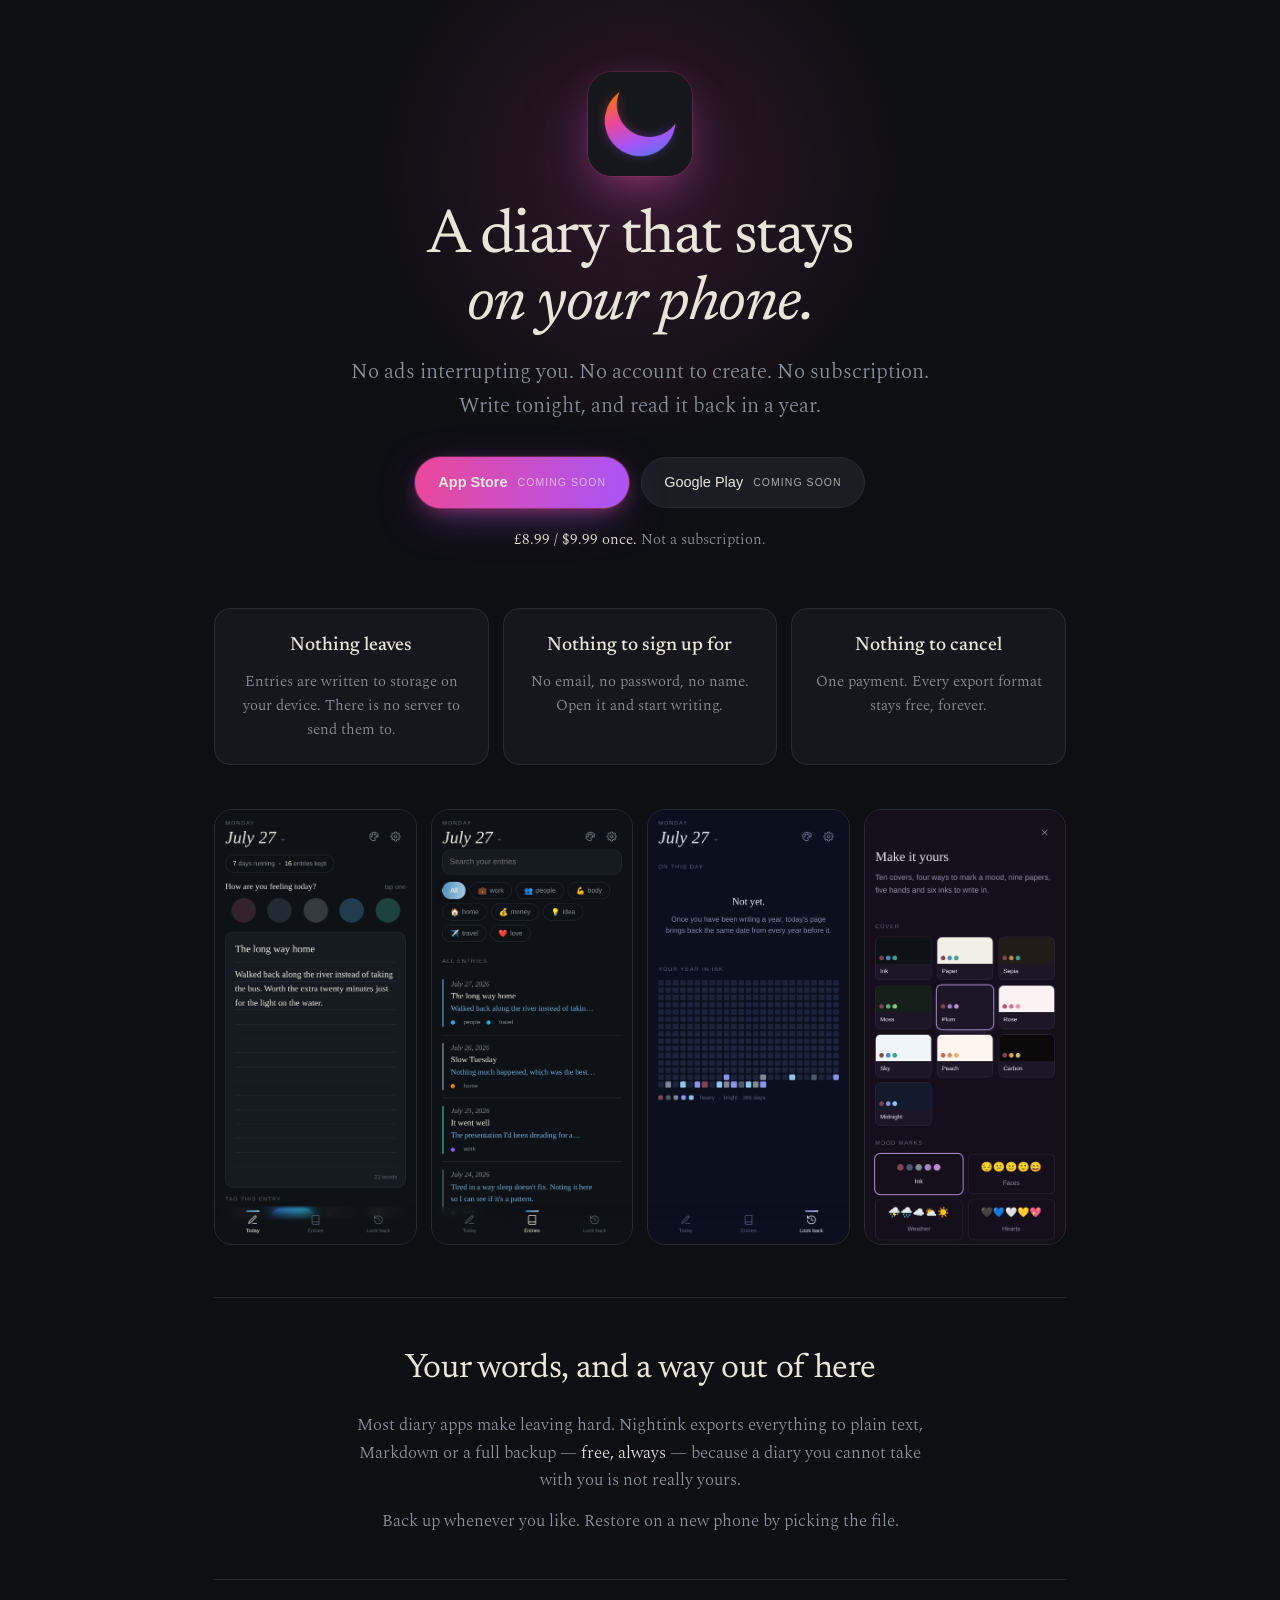
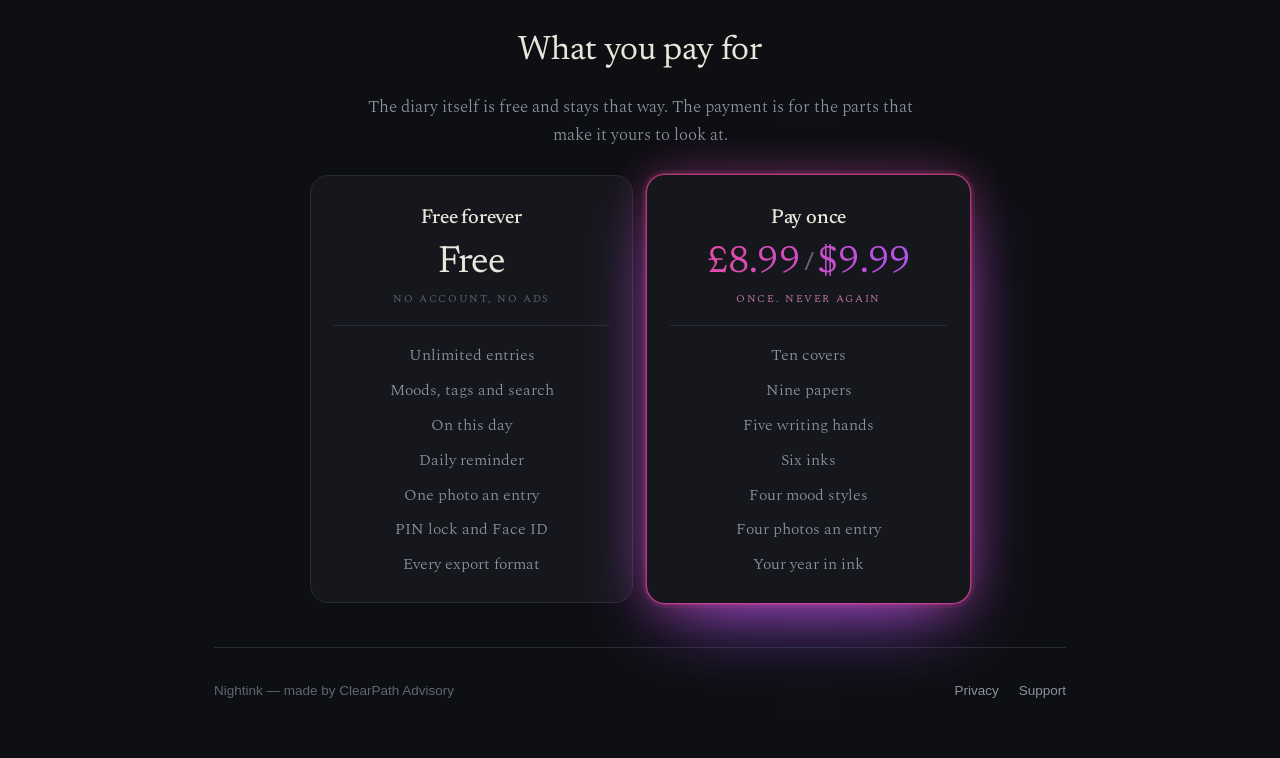
==== index.html @ 5e0451d1 "Add files via upload" ====
<!DOCTYPE html>
<html lang="en">
<head>
<meta charset="utf-8">
<meta name="viewport" content="width=device-width, initial-scale=1">
<title>Nightink — a private diary that stays on your phone</title>
<meta name="description" content="A diary with no ads, no account and no subscription. Everything you write stays on your device. Pay once.">
<link rel="icon" href="/icon.png">
<meta property="og:title" content="Nightink — a private diary that stays on your phone">
<meta property="og:description" content="No ads. No account. No subscription. Everything you write stays on your device.">
<meta property="og:image" content="https://nightink.app/og.png">
<meta property="og:url" content="https://nightink.app">
<meta property="og:type" content="website">
<meta name="twitter:card" content="summary_large_image">
<meta name="theme-color" content="#16171C">
<style>
@font-face{font-family:'Newsreader';font-style:normal;font-weight:200 800;font-display:swap;
 src:url('/fonts/newsreader-var.woff2') format('woff2');
 unicode-range:U+0000-00FF,U+0131,U+0152-0153,U+2000-206F,U+2122,U+FEFF,U+FFFD}
@font-face{font-family:'Newsreader';font-style:italic;font-weight:200 800;font-display:swap;
 src:url('/fonts/newsreader-var-italic.woff2') format('woff2');
 unicode-range:U+0000-00FF,U+0131,U+0152-0153,U+2000-206F,U+2122,U+FEFF,U+FFFD}
@font-face{font-family:'Spectral';font-style:normal;font-weight:300;font-display:swap;
 src:url('/fonts/spectral-300.woff2') format('woff2');
 unicode-range:U+0000-00FF,U+0131,U+0152-0153,U+2000-206F,U+2122,U+FEFF,U+FFFD}

:root{
  --ink:#0E0F13; --lift:#16171C; --card:#1B1D24; --rule:#282B34;
  --paper:#E9E5DB; --faint:#8A93A0; --dim:#5E6774;
  --g:linear-gradient(100deg,#EC4899,#A855F7);
  --display:"Newsreader",ui-serif,Georgia,serif;
  --body:"Spectral",ui-serif,Georgia,serif;
  --ui:-apple-system,BlinkMacSystemFont,"Segoe UI",Roboto,sans-serif;
}
*,*::before,*::after{box-sizing:border-box}
body{margin:0;background:var(--ink);color:var(--paper);font-family:var(--ui);
 line-height:1.6;-webkit-font-smoothing:antialiased}
a{color:inherit}
.wrap{max-width:900px;margin:0 auto;padding:0 24px}

/* ---------- hero ---------- */
header{padding:72px 0 0;text-align:center;position:relative;overflow:hidden}
header::before{content:"";position:absolute;left:50%;top:-140px;transform:translateX(-50%);
 width:620px;height:620px;border-radius:50%;
 background:radial-gradient(circle,rgba(236,72,153,.16),transparent 62%);pointer-events:none}
.mark{width:104px;height:104px;border-radius:24px;position:relative;margin:0 auto 28px;display:block;
 box-shadow:0 0 0 1px rgba(236,72,153,.18),
            0 14px 44px -14px rgba(236,72,153,.55),
            0 24px 80px -24px rgba(168,85,247,.55)}
h1{font-family:var(--display);font-size:clamp(38px,7vw,62px);line-height:1.08;
 font-weight:400;margin:0 0 18px;letter-spacing:-.02em;position:relative}
h1 em{font-style:italic}
.lede{font-family:var(--body);font-weight:300;font-size:clamp(17px,2.4vw,21px);
 color:var(--faint);max-width:30em;margin:0 auto 34px;position:relative}

.badges{display:flex;gap:12px;justify-content:center;flex-wrap:wrap;position:relative}
.badge{display:inline-flex;align-items:center;gap:10px;padding:13px 22px;border-radius:999px;
 background:var(--card);border:1px solid var(--rule);text-decoration:none;font-size:14.5px;
 transition:border-color .2s,transform .12s}
.badge:hover{border-color:rgba(236,72,153,.38);transform:translateY(-1px);
 box-shadow:0 10px 30px -18px rgba(236,72,153,.8)}
.badge.primary{background-image:var(--g);border-color:transparent;font-weight:600;position:relative;
 box-shadow:0 0 0 1px rgba(236,72,153,.35),
            0 6px 20px -6px rgba(236,72,153,.55),
            0 12px 46px -12px rgba(168,85,247,.55);
 animation:breathe 5.5s ease-in-out infinite}
.badge.primary:hover{transform:translateY(-2px);
 box-shadow:0 0 0 1px rgba(236,72,153,.55),
            0 8px 26px -6px rgba(236,72,153,.8),
            0 18px 60px -14px rgba(168,85,247,.75)}
/* a slow, shallow pulse — enough to catch the eye, not enough to nag */
@keyframes breathe{
  0%,100%{box-shadow:0 0 0 1px rgba(236,72,153,.35),
                     0 6px 20px -6px rgba(236,72,153,.50),
                     0 12px 46px -12px rgba(168,85,247,.45)}
  50%    {box-shadow:0 0 0 1px rgba(236,72,153,.50),
                     0 6px 24px -6px rgba(236,72,153,.72),
                     0 16px 58px -12px rgba(168,85,247,.68)}}
.badge small{display:block;font-size:10.5px;letter-spacing:.1em;text-transform:uppercase;
 opacity:.7;font-weight:400}
.soon{color:var(--faint);font-size:15px;margin-top:20px;position:relative;
 font-family:var(--body);font-weight:300}
.soon b{color:var(--paper);font-weight:400}

/* ---------- claims ---------- */
.claims{display:grid;grid-template-columns:repeat(auto-fit,minmax(190px,1fr));gap:14px;
 margin:56px 0 0}
.claim{background:var(--lift);border:1px solid var(--rule);border-radius:16px;padding:22px;
 transition:border-color .25s,box-shadow .25s,transform .18s}
.claim:hover{border-color:rgba(236,72,153,.34);transform:translateY(-2px);
 box-shadow:0 14px 40px -22px rgba(236,72,153,.75)}
.claim h3{font-family:var(--display);font-size:19px;font-weight:500;margin:0 0 8px}
.claim p{font-family:var(--body);font-weight:300;font-size:15px;color:var(--faint);margin:0}

/* ---------- shots ---------- */
.shots{display:grid;grid-template-columns:repeat(4,1fr);gap:14px;padding:44px 0 8px}
.shots img{width:100%;height:auto;border-radius:18px;border:1px solid var(--rule);display:block}

section{padding:44px 0 0;border-top:1px solid var(--rule);margin-top:44px;text-align:center}
section h2{font-family:var(--display);font-size:clamp(26px,4vw,34px);font-weight:400;
 margin:0 0 16px;letter-spacing:-.01em}
section p{font-family:var(--body);font-weight:300;font-size:17px;color:var(--faint);
 max-width:34em;margin:0 auto 14px}
section p:last-child{margin-bottom:0}
section p strong{color:var(--paper);font-weight:400}

.split{display:grid;grid-template-columns:1fr 1fr;gap:14px;margin:26px auto 8px;max-width:660px}
.split > div{background:var(--lift);border:1px solid var(--rule);border-radius:18px;
 padding:26px 22px 24px;text-align:center}
/* the paid side gets the accent, so the two are told apart at a glance */
.split > div.paid{border-color:transparent;position:relative;
 box-shadow:0 0 0 1.5px rgba(236,72,153,.62),
            0 0 0 5px rgba(236,72,153,.10),
            0 0 46px -2px rgba(236,72,153,.34),
            0 26px 74px -22px rgba(168,85,247,1);
 animation:cardGlow 6.5s ease-in-out infinite}
@keyframes cardGlow{
  0%,100%{box-shadow:0 0 0 1.5px rgba(236,72,153,.55),
                     0 0 0 5px rgba(236,72,153,.08),
                     0 0 38px -4px rgba(236,72,153,.26),
                     0 22px 64px -24px rgba(168,85,247,.85)}
  50%    {box-shadow:0 0 0 1.5px rgba(236,72,153,.75),
                     0 0 0 6px rgba(236,72,153,.14),
                     0 0 56px 0px rgba(236,72,153,.42),
                     0 30px 84px -20px rgba(168,85,247,1)}}

/* header is a real heading now: display serif, paper white, twice the size of
   the list beneath it, with a caption and a rule to close the block off */
.split h4{font-family:var(--display);font-size:20px;font-weight:500;color:var(--paper);
 margin:0 0 5px;letter-spacing:-.01em;text-transform:none}
.split .price{font-family:var(--display);font-size:38px;line-height:1;font-weight:400;
 color:var(--paper);margin:10px 0 8px;letter-spacing:-.02em}
.split .price .sep{color:var(--dim);font-size:26px;margin:0 4px;vertical-align:2px}
.split > div.paid .price{background-image:var(--g);-webkit-background-clip:text;
 background-clip:text;color:transparent}
.split .note{font-size:11px;letter-spacing:.15em;text-transform:uppercase;color:var(--dim);
 margin:0 0 18px;padding-bottom:18px;border-bottom:1px solid var(--rule)}
.split > div.paid .note{color:#C97BA8}

.split ul{list-style:none;margin:0;padding:0;font-family:var(--body);font-weight:300;
 font-size:15.5px;color:var(--faint)}
.split li{margin-bottom:10px}
.split li:last-child{margin-bottom:0}

footer{padding:32px 0 56px;border-top:1px solid var(--rule);margin-top:44px;
 display:flex;justify-content:space-between;gap:20px;flex-wrap:wrap;
 font-size:13.5px;color:var(--dim)}
footer a{color:var(--faint);text-decoration:none;margin-left:20px}
footer a:hover{color:#F0A8CE;text-shadow:0 0 18px rgba(236,72,153,.5)}
footer .links{display:flex;gap:0}

@media (max-width:760px){
  .shots{display:flex;gap:14px;overflow-x:auto;margin:0 -24px;
   padding-left:24px;padding-right:24px;scrollbar-width:none}
  .shots::-webkit-scrollbar{display:none}
  .shots img{width:196px;flex:none}
}
@media (max-width:620px){
  .split{grid-template-columns:1fr}
  footer{flex-direction:column;gap:14px}
  footer a{margin:0 20px 0 0}
}
@media (prefers-reduced-motion:reduce){
  *{transition:none!important}
  .badge.primary,.split > div.paid{animation:none!important}
}
</style>
</head>
<body>

<div class="wrap">
  <header>
    <img class="mark" src="/icon.png" alt="Nightink">
    <h1>A diary that stays<br><em>on your phone.</em></h1>
    <p class="lede">No ads interrupting you. No account to create. No subscription.
      Write tonight, and read it back in a year.</p>

    <div class="badges">
      <a class="badge primary" href="#" id="ios">App Store<small>Coming soon</small></a>
      <a class="badge" href="#" id="play">Google Play<small>Coming soon</small></a>
    </div>
    <p class="soon"><b>£8.99 / $9.99 once.</b> Not a subscription.</p>

    <div class="claims">
      <div class="claim"><h3>Nothing leaves</h3>
        <p>Entries are written to storage on your device. There is no server to send them to.</p></div>
      <div class="claim"><h3>Nothing to sign up for</h3>
        <p>No email, no password, no name. Open it and start writing.</p></div>
      <div class="claim"><h3>Nothing to cancel</h3>
        <p>One payment. Every export format stays free, forever.</p></div>
    </div>
  </header>

  <div class="shots">
    <img src="/shots/write.png" alt="Writing an entry" loading="lazy">
    <img src="/shots/entries.png" alt="Browsing past entries" loading="lazy">
    <img src="/shots/year.png" alt="A year of entries shown as colour" loading="lazy">
    <img src="/shots/look.png" alt="Choosing covers and papers" loading="lazy">
  </div>

  <section>
    <h2>Your words, and a way out of here</h2>
    <p>Most diary apps make leaving hard. Nightink exports everything to plain text,
      Markdown or a full backup — <strong>free, always</strong> — because a diary you
      cannot take with you is not really yours.</p>
    <p>Back up whenever you like. Restore on a new phone by picking the file.</p>
  </section>

  <section>
    <h2>What you pay for</h2>
    <p>The diary itself is free and stays that way. The payment is for the parts
      that make it yours to look at.</p>
    <div class="split">
      <div>
        <h4>Free forever</h4>
        <p class="price">Free</p>
        <p class="note">No account, no ads</p>
        <ul><li>Unlimited entries</li><li>Moods, tags and search</li>
        <li>On this day</li><li>Daily reminder</li><li>One photo an entry</li>
        <li>PIN lock and Face ID</li><li>Every export format</li></ul></div>
      <div class="paid">
        <h4>Pay once</h4>
        <p class="price">£8.99<span class="sep">/</span>$9.99</p>
        <p class="note">Once. Never again</p>
        <ul><li>Ten covers</li><li>Nine papers</li><li>Five writing hands</li>
        <li>Six inks</li><li>Four mood styles</li><li>Four photos an entry</li>
        <li>Your year in ink</li></ul></div>
    </div>
  </section>

  <footer>
    <div>Nightink — made by ClearPath Advisory</div>
    <div class="links">
      <a href="/privacy">Privacy</a>
      <a href="/support">Support</a>
    </div>
  </footer>
</div>

</body>
</html>
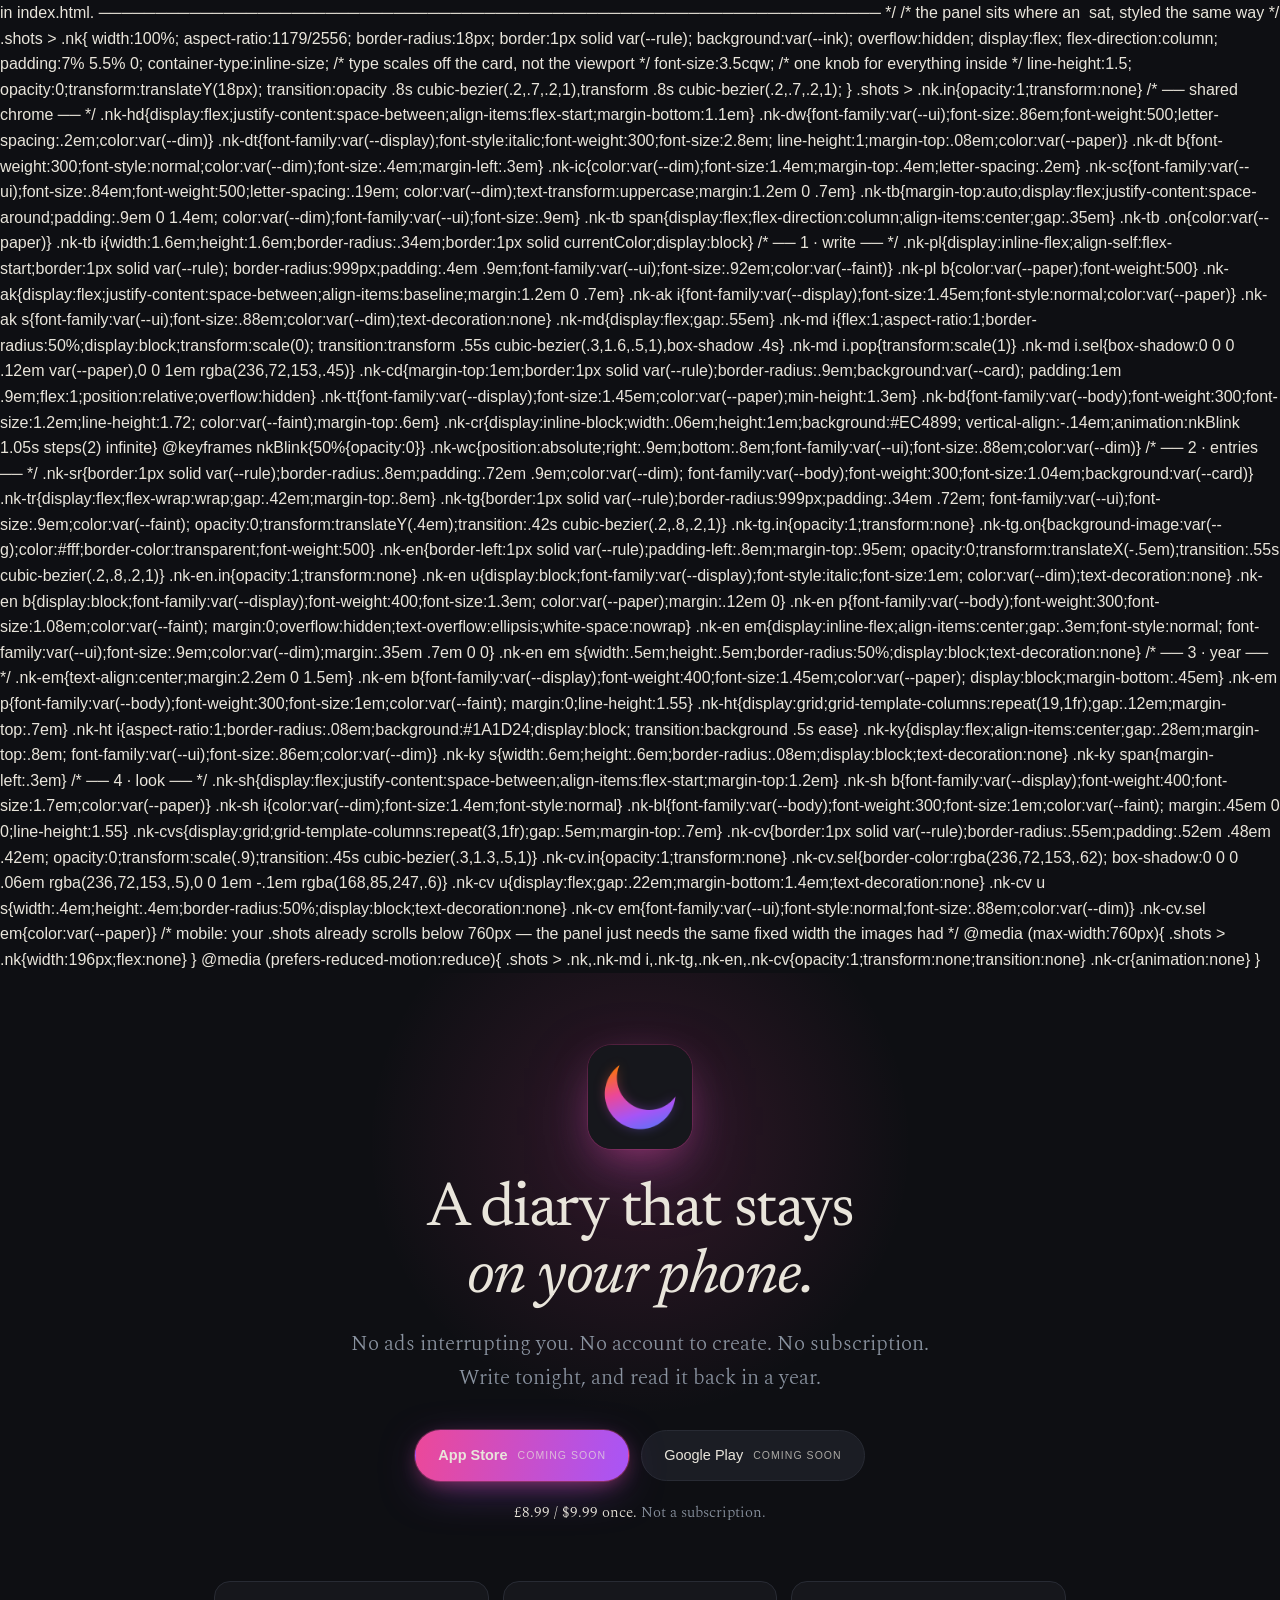
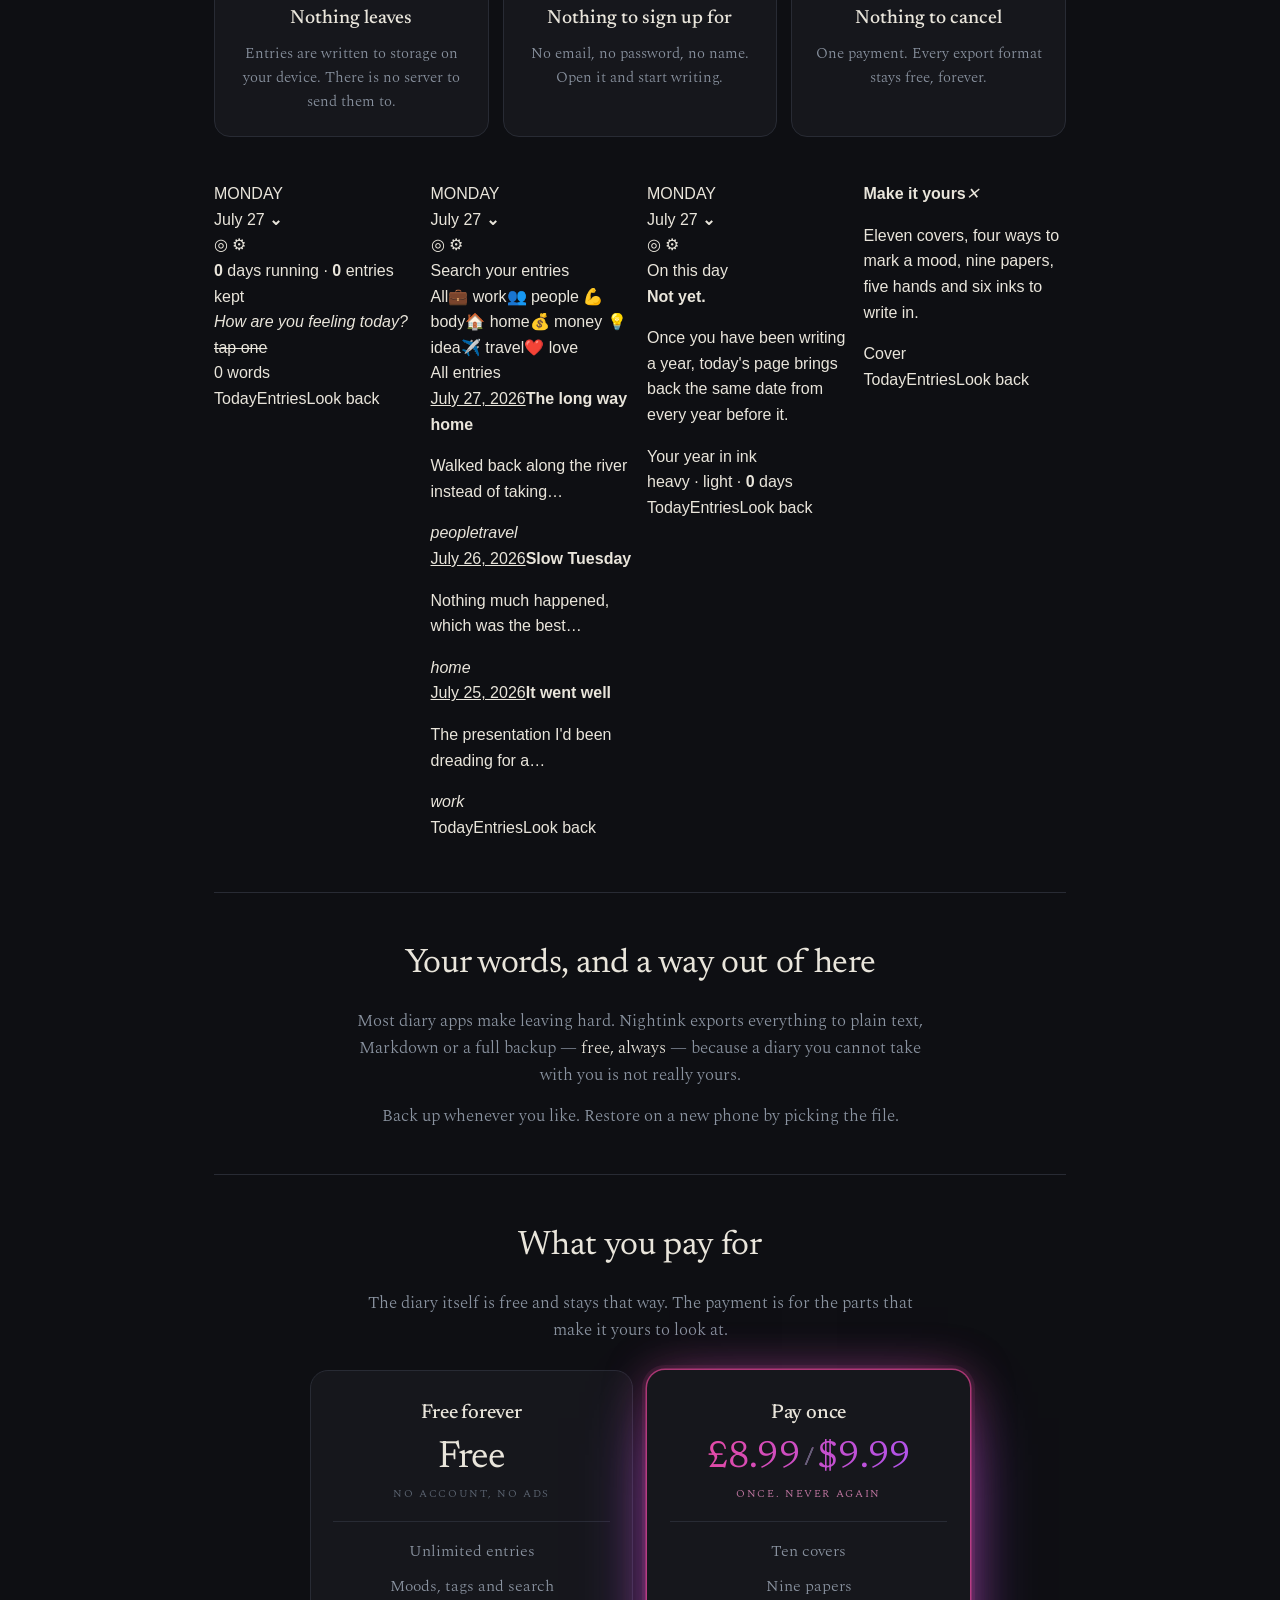
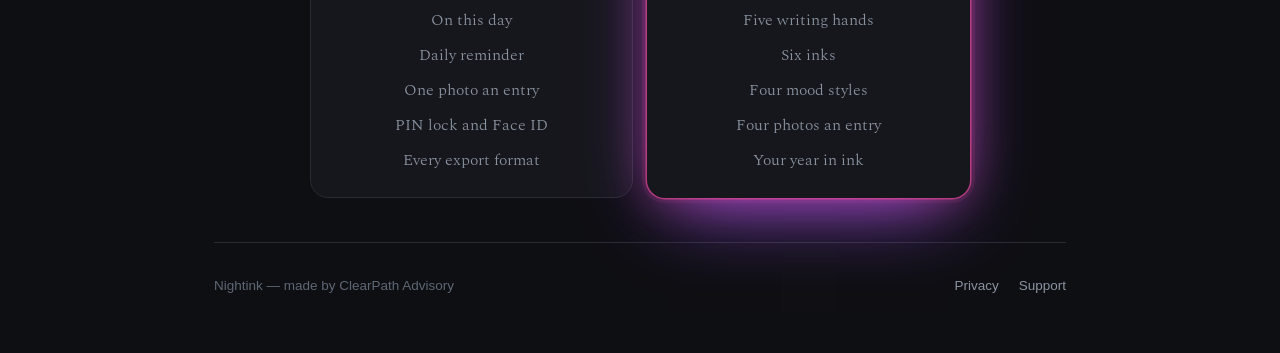
==== commit 0b892c20: "Update index.html" ====
--- a/index.html
+++ b/index.html
@@ -164,6 +164,135 @@
   *{transition:none!important}
   .badge.primary,.split > div.paid{animation:none!important}
 }
+ /* ── Nightink · live screens ───────────────────────────────────────────
+   Replaces the four <img> inside .shots with animated panels.
+
+   Uses YOUR existing tokens (--ink, --card, --rule, --paper, --faint,
+   --dim, --g, --display, --body, --ui) and YOUR existing .shots grid and
+   760px scroll breakpoint. The page layout does not change.
+
+   Paste just before </style> in index.html.
+   ───────────────────────────────────────────────────────────────────── */
+
+/* the panel sits where an <img> sat, styled the same way */
+.shots > .nk{
+  width:100%;
+  aspect-ratio:1179/2556;
+  border-radius:18px;
+  border:1px solid var(--rule);
+  background:var(--ink);
+  overflow:hidden;
+  display:flex;
+  flex-direction:column;
+  padding:7% 5.5% 0;
+  container-type:inline-size;   /* type scales off the card, not the viewport */
+  font-size:3.5cqw;             /* one knob for everything inside */
+  line-height:1.5;
+  opacity:0;transform:translateY(18px);
+  transition:opacity .8s cubic-bezier(.2,.7,.2,1),transform .8s cubic-bezier(.2,.7,.2,1);
+}
+.shots > .nk.in{opacity:1;transform:none}
+
+/* ── shared chrome ── */
+.nk-hd{display:flex;justify-content:space-between;align-items:flex-start;margin-bottom:1.1em}
+.nk-dw{font-family:var(--ui);font-size:.86em;font-weight:500;letter-spacing:.2em;color:var(--dim)}
+.nk-dt{font-family:var(--display);font-style:italic;font-weight:300;font-size:2.8em;
+  line-height:1;margin-top:.08em;color:var(--paper)}
+.nk-dt b{font-weight:300;font-style:normal;color:var(--dim);font-size:.4em;margin-left:.3em}
+.nk-ic{color:var(--dim);font-size:1.4em;margin-top:.4em;letter-spacing:.2em}
+.nk-sc{font-family:var(--ui);font-size:.84em;font-weight:500;letter-spacing:.19em;
+  color:var(--dim);text-transform:uppercase;margin:1.2em 0 .7em}
+.nk-tb{margin-top:auto;display:flex;justify-content:space-around;padding:.9em 0 1.4em;
+  color:var(--dim);font-family:var(--ui);font-size:.9em}
+.nk-tb span{display:flex;flex-direction:column;align-items:center;gap:.35em}
+.nk-tb .on{color:var(--paper)}
+.nk-tb i{width:1.6em;height:1.6em;border-radius:.34em;border:1px solid currentColor;display:block}
+
+/* ── 1 · write ── */
+.nk-pl{display:inline-flex;align-self:flex-start;border:1px solid var(--rule);
+  border-radius:999px;padding:.4em .9em;font-family:var(--ui);font-size:.92em;color:var(--faint)}
+.nk-pl b{color:var(--paper);font-weight:500}
+.nk-ak{display:flex;justify-content:space-between;align-items:baseline;margin:1.2em 0 .7em}
+.nk-ak i{font-family:var(--display);font-size:1.45em;font-style:normal;color:var(--paper)}
+.nk-ak s{font-family:var(--ui);font-size:.88em;color:var(--dim);text-decoration:none}
+.nk-md{display:flex;gap:.55em}
+.nk-md i{flex:1;aspect-ratio:1;border-radius:50%;display:block;transform:scale(0);
+  transition:transform .55s cubic-bezier(.3,1.6,.5,1),box-shadow .4s}
+.nk-md i.pop{transform:scale(1)}
+.nk-md i.sel{box-shadow:0 0 0 .12em var(--paper),0 0 1em rgba(236,72,153,.45)}
+.nk-cd{margin-top:1em;border:1px solid var(--rule);border-radius:.9em;background:var(--card);
+  padding:1em .9em;flex:1;position:relative;overflow:hidden}
+.nk-tt{font-family:var(--display);font-size:1.45em;color:var(--paper);min-height:1.3em}
+.nk-bd{font-family:var(--body);font-weight:300;font-size:1.2em;line-height:1.72;
+  color:var(--faint);margin-top:.6em}
+.nk-cr{display:inline-block;width:.06em;height:1em;background:#EC4899;
+  vertical-align:-.14em;animation:nkBlink 1.05s steps(2) infinite}
+@keyframes nkBlink{50%{opacity:0}}
+.nk-wc{position:absolute;right:.9em;bottom:.8em;font-family:var(--ui);font-size:.88em;color:var(--dim)}
+
+/* ── 2 · entries ── */
+.nk-sr{border:1px solid var(--rule);border-radius:.8em;padding:.72em .9em;color:var(--dim);
+  font-family:var(--body);font-weight:300;font-size:1.04em;background:var(--card)}
+.nk-tr{display:flex;flex-wrap:wrap;gap:.42em;margin-top:.8em}
+.nk-tg{border:1px solid var(--rule);border-radius:999px;padding:.34em .72em;
+  font-family:var(--ui);font-size:.9em;color:var(--faint);
+  opacity:0;transform:translateY(.4em);transition:.42s cubic-bezier(.2,.8,.2,1)}
+.nk-tg.in{opacity:1;transform:none}
+.nk-tg.on{background-image:var(--g);color:#fff;border-color:transparent;font-weight:500}
+.nk-en{border-left:1px solid var(--rule);padding-left:.8em;margin-top:.95em;
+  opacity:0;transform:translateX(-.5em);transition:.55s cubic-bezier(.2,.8,.2,1)}
+.nk-en.in{opacity:1;transform:none}
+.nk-en u{display:block;font-family:var(--display);font-style:italic;font-size:1em;
+  color:var(--dim);text-decoration:none}
+.nk-en b{display:block;font-family:var(--display);font-weight:400;font-size:1.3em;
+  color:var(--paper);margin:.12em 0}
+.nk-en p{font-family:var(--body);font-weight:300;font-size:1.08em;color:var(--faint);
+  margin:0;overflow:hidden;text-overflow:ellipsis;white-space:nowrap}
+.nk-en em{display:inline-flex;align-items:center;gap:.3em;font-style:normal;
+  font-family:var(--ui);font-size:.9em;color:var(--dim);margin:.35em .7em 0 0}
+.nk-en em s{width:.5em;height:.5em;border-radius:50%;display:block;text-decoration:none}
+
+/* ── 3 · year ── */
+.nk-em{text-align:center;margin:2.2em 0 1.5em}
+.nk-em b{font-family:var(--display);font-weight:400;font-size:1.45em;color:var(--paper);
+  display:block;margin-bottom:.45em}
+.nk-em p{font-family:var(--body);font-weight:300;font-size:1em;color:var(--faint);
+  margin:0;line-height:1.55}
+.nk-ht{display:grid;grid-template-columns:repeat(19,1fr);gap:.12em;margin-top:.7em}
+.nk-ht i{aspect-ratio:1;border-radius:.08em;background:#1A1D24;display:block;
+  transition:background .5s ease}
+.nk-ky{display:flex;align-items:center;gap:.28em;margin-top:.8em;
+  font-family:var(--ui);font-size:.86em;color:var(--dim)}
+.nk-ky s{width:.6em;height:.6em;border-radius:.08em;display:block;text-decoration:none}
+.nk-ky span{margin-left:.3em}
+
+/* ── 4 · look ── */
+.nk-sh{display:flex;justify-content:space-between;align-items:flex-start;margin-top:1.2em}
+.nk-sh b{font-family:var(--display);font-weight:400;font-size:1.7em;color:var(--paper)}
+.nk-sh i{color:var(--dim);font-size:1.4em;font-style:normal}
+.nk-bl{font-family:var(--body);font-weight:300;font-size:1em;color:var(--faint);
+  margin:.45em 0 0;line-height:1.55}
+.nk-cvs{display:grid;grid-template-columns:repeat(3,1fr);gap:.5em;margin-top:.7em}
+.nk-cv{border:1px solid var(--rule);border-radius:.55em;padding:.52em .48em .42em;
+  opacity:0;transform:scale(.9);transition:.45s cubic-bezier(.3,1.3,.5,1)}
+.nk-cv.in{opacity:1;transform:none}
+.nk-cv.sel{border-color:rgba(236,72,153,.62);
+  box-shadow:0 0 0 .06em rgba(236,72,153,.5),0 0 1em -.1em rgba(168,85,247,.6)}
+.nk-cv u{display:flex;gap:.22em;margin-bottom:1.4em;text-decoration:none}
+.nk-cv u s{width:.4em;height:.4em;border-radius:50%;display:block;text-decoration:none}
+.nk-cv em{font-family:var(--ui);font-style:normal;font-size:.88em;color:var(--dim)}
+.nk-cv.sel em{color:var(--paper)}
+
+/* mobile: your .shots already scrolls below 760px — the panel just needs
+   the same fixed width the images had */
+@media (max-width:760px){
+  .shots > .nk{width:196px;flex:none}
+}
+
+@media (prefers-reduced-motion:reduce){
+  .shots > .nk,.nk-md i,.nk-tg,.nk-en,.nk-cv{opacity:1;transform:none;transition:none}
+  .nk-cr{animation:none}
+}
 </style>
 </head>
 <body>
@@ -192,10 +321,79 @@
   </header>
 
   <div class="shots">
-    <img src="/shots/write.png" alt="Writing an entry" loading="lazy">
-    <img src="/shots/entries.png" alt="Browsing past entries" loading="lazy">
-    <img src="/shots/year.png" alt="A year of entries shown as colour" loading="lazy">
-    <img src="/shots/look.png" alt="Choosing covers and papers" loading="lazy">
+    <!-- ── Nightink · live screens ──────────────────────────────────────────
+     Replace the FOUR <img> lines inside <div class="shots"> with this.
+     Keep the surrounding <div class="shots"> ... </div> exactly as it is.
+     ───────────────────────────────────────────────────────────────── -->
+
+    <div class="nk" aria-label="Writing an entry">
+      <div class="nk-hd">
+        <div><div class="nk-dw">MONDAY</div><div class="nk-dt">July 27 <b>⌄</b></div></div>
+        <div class="nk-ic">◎ ⚙</div>
+      </div>
+      <span class="nk-pl"><b id="nkRun">0</b>&nbsp;days running · <b id="nkKept">0</b>&nbsp;entries kept</span>
+      <div class="nk-ak"><i>How are you feeling today?</i><s>tap one</s></div>
+      <div class="nk-md" id="nkMoods">
+        <i style="background:#7E4553"></i><i style="background:#3D4A57"></i>
+        <i style="background:#4A5058"></i><i style="background:#2F5F72"></i>
+        <i style="background:#3FA093"></i>
+      </div>
+      <div class="nk-cd">
+        <div class="nk-tt" id="nkTtl"></div>
+        <div class="nk-bd" id="nkBdy"></div>
+        <span class="nk-wc" id="nkWc">0 words</span>
+      </div>
+      <div class="nk-tb"><span class="on"><i></i>Today</span><span><i></i>Entries</span><span><i></i>Look back</span></div>
+    </div>
+
+    <div class="nk" aria-label="Browsing past entries">
+      <div class="nk-hd">
+        <div><div class="nk-dw">MONDAY</div><div class="nk-dt">July 27 <b>⌄</b></div></div>
+        <div class="nk-ic">◎ ⚙</div>
+      </div>
+      <div class="nk-sr">Search your entries</div>
+      <div class="nk-tr">
+        <span class="nk-tg on">All</span><span class="nk-tg">💼 work</span><span class="nk-tg">👥 people</span>
+        <span class="nk-tg">💪 body</span><span class="nk-tg">🏠 home</span><span class="nk-tg">💰 money</span>
+        <span class="nk-tg">💡 idea</span><span class="nk-tg">✈️ travel</span><span class="nk-tg">❤️ love</span>
+      </div>
+      <div class="nk-sc">All entries</div>
+      <div class="nk-en"><u>July 27, 2026</u><b>The long way home</b>
+        <p>Walked back along the river instead of taking…</p>
+        <em><s style="background:#2F5F72"></s>people</em><em><s style="background:#A855F7"></s>travel</em></div>
+      <div class="nk-en"><u>July 26, 2026</u><b>Slow Tuesday</b>
+        <p>Nothing much happened, which was the best…</p>
+        <em><s style="background:#C08A3A"></s>home</em></div>
+      <div class="nk-en"><u>July 25, 2026</u><b>It went well</b>
+        <p>The presentation I'd been dreading for a…</p>
+        <em><s style="background:#3FA093"></s>work</em></div>
+      <div class="nk-tb"><span><i></i>Today</span><span class="on"><i></i>Entries</span><span><i></i>Look back</span></div>
+    </div>
+
+    <div class="nk" aria-label="A year of entries shown as colour">
+      <div class="nk-hd">
+        <div><div class="nk-dw">MONDAY</div><div class="nk-dt">July 27 <b>⌄</b></div></div>
+        <div class="nk-ic">◎ ⚙</div>
+      </div>
+      <div class="nk-sc">On this day</div>
+      <div class="nk-em"><b>Not yet.</b>
+        <p>Once you have been writing a year, today's page brings back the same date from every year before it.</p></div>
+      <div class="nk-sc">Your year in ink</div>
+      <div class="nk-ht" id="nkHeat"></div>
+      <div class="nk-ky">
+        <s style="background:#3A2440"></s><s style="background:#6B2F58"></s>
+        <s style="background:#A83E70"></s><s style="background:#EC4899"></s><s style="background:#C88BE8"></s>
+        <span>heavy · light · <b id="nkDays">0</b> days</span></div>
+      <div class="nk-tb"><span><i></i>Today</span><span><i></i>Entries</span><span class="on"><i></i>Look back</span></div>
+    </div>
+
+    <div class="nk" aria-label="Choosing covers and papers">
+      <div class="nk-sh"><b>Make it yours</b><i>✕</i></div>
+      <p class="nk-bl">Eleven covers, four ways to mark a mood, nine papers, five hands and six inks to write in.</p>
+      <div class="nk-sc">Cover</div>
+      <div class="nk-cvs" id="nkCovers"></div>
+      <div class="nk-tb"><span><i></i>Today</span><span><i></i>Entries</span><span><i></i>Look back</span></div>
+    </div>
   </div>
 
   <section>
@@ -236,6 +434,6 @@
     </div>
   </footer>
 </div>
-
+<script src="/nk-screens.js" defer></script>
 </body>
 </html>
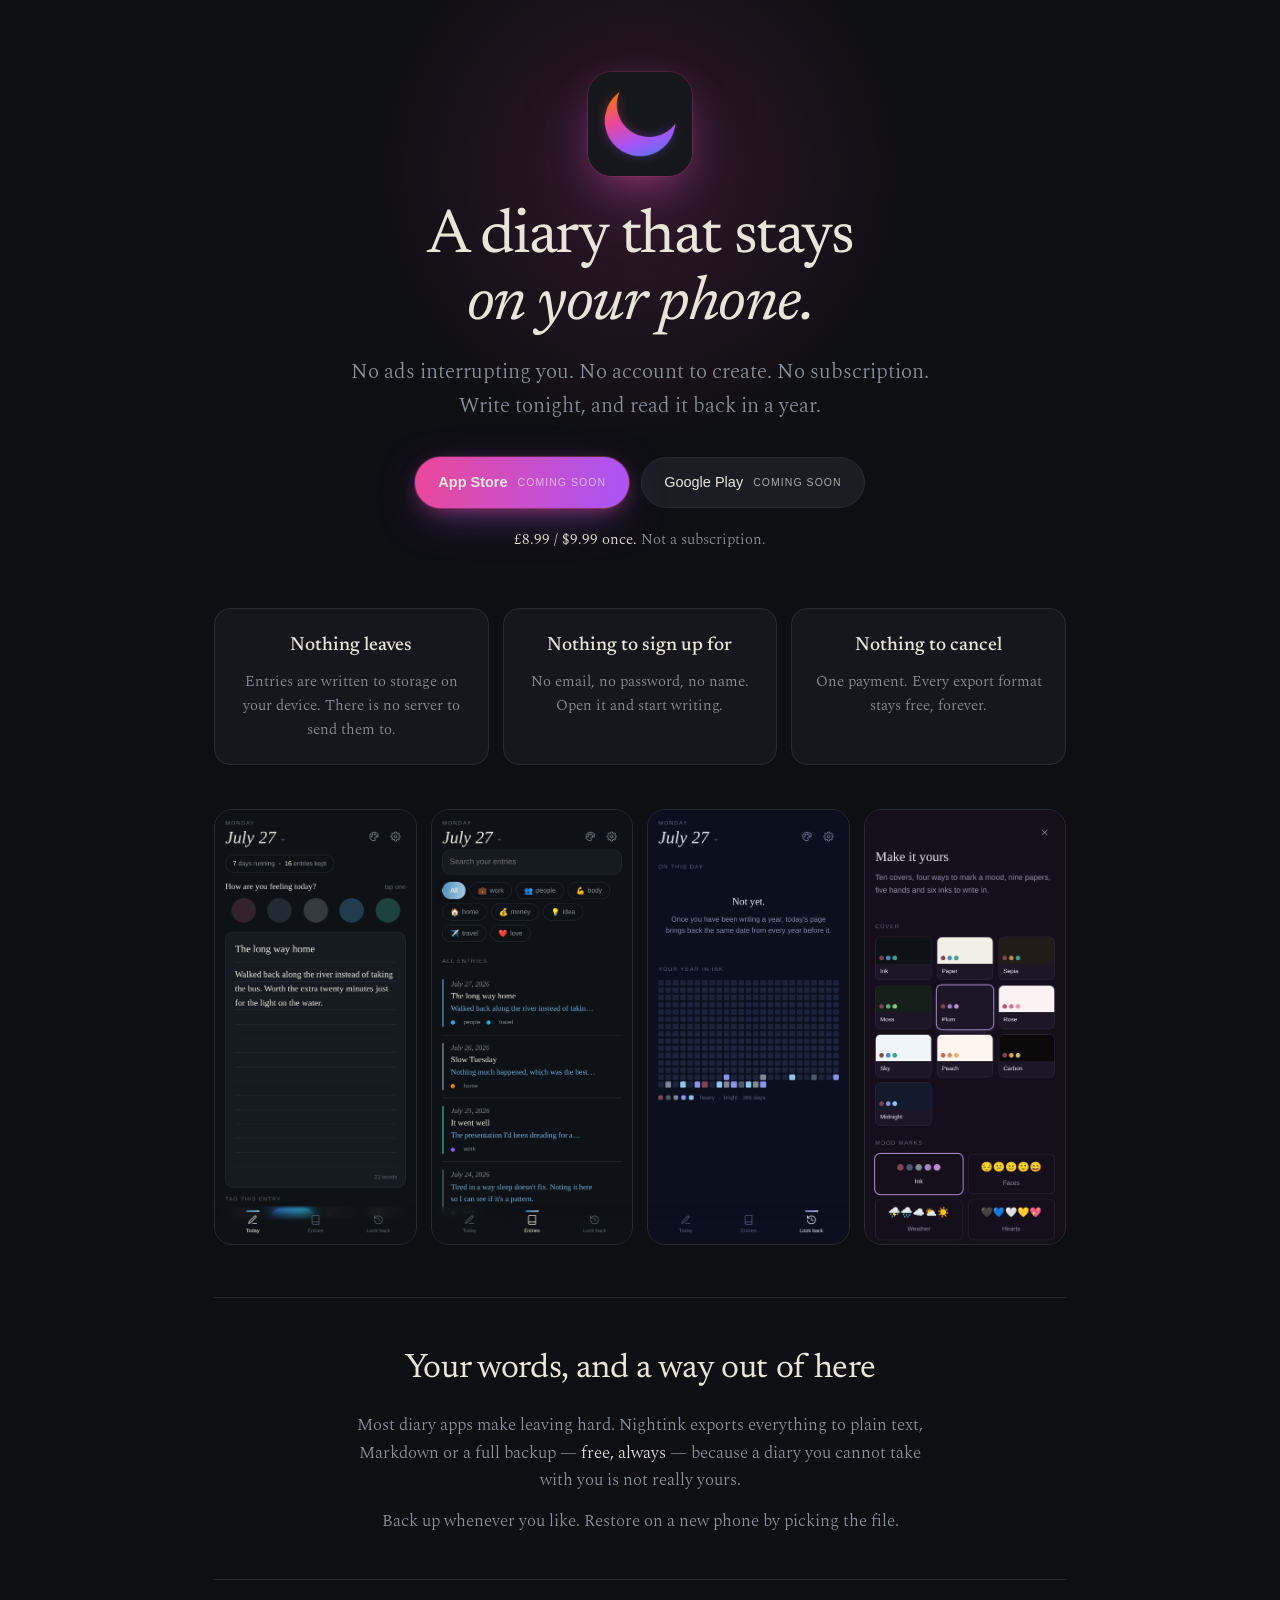
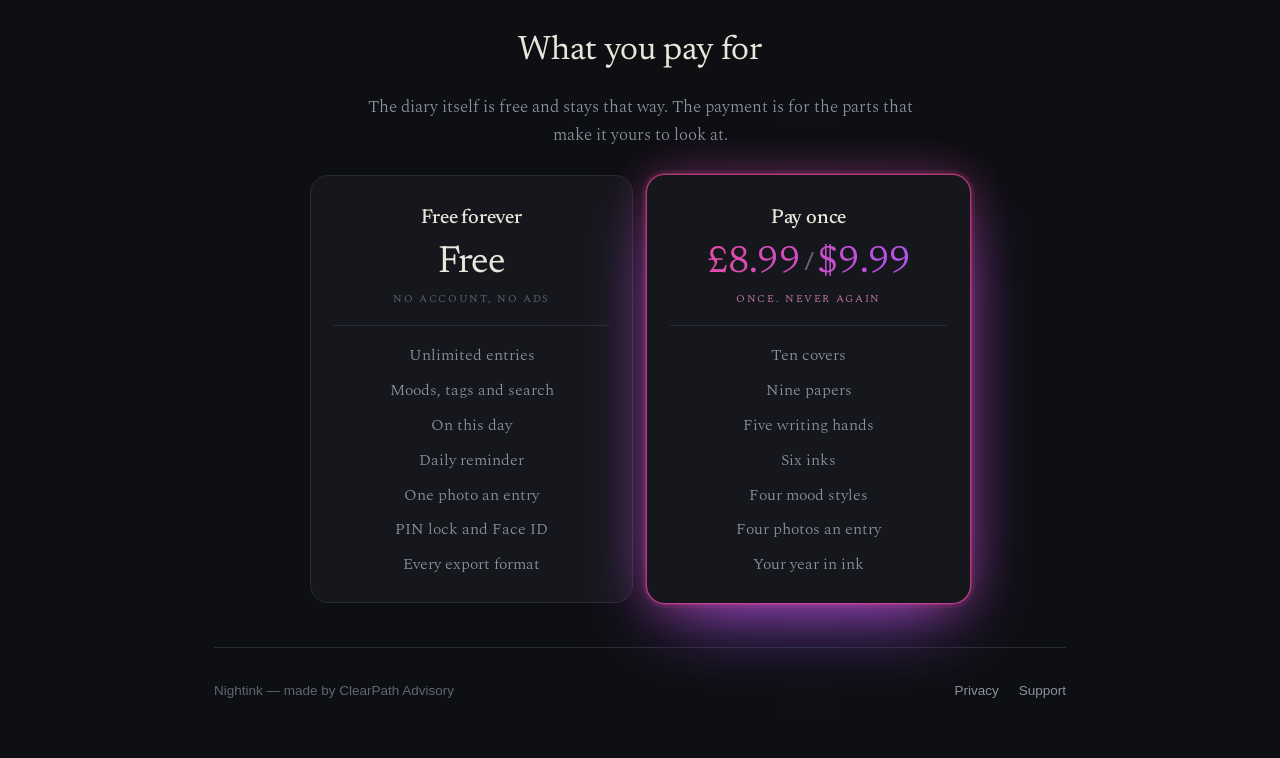
==== commit 29416147: "Update index.html" ====
--- a/index.html
+++ b/index.html
@@ -164,135 +164,6 @@
   *{transition:none!important}
   .badge.primary,.split > div.paid{animation:none!important}
 }
- /* ── Nightink · live screens ───────────────────────────────────────────
-   Replaces the four <img> inside .shots with animated panels.
-
-   Uses YOUR existing tokens (--ink, --card, --rule, --paper, --faint,
-   --dim, --g, --display, --body, --ui) and YOUR existing .shots grid and
-   760px scroll breakpoint. The page layout does not change.
-
-   Paste just before </style> in index.html.
-   ───────────────────────────────────────────────────────────────────── */
-
-/* the panel sits where an <img> sat, styled the same way */
-.shots > .nk{
-  width:100%;
-  aspect-ratio:1179/2556;
-  border-radius:18px;
-  border:1px solid var(--rule);
-  background:var(--ink);
-  overflow:hidden;
-  display:flex;
-  flex-direction:column;
-  padding:7% 5.5% 0;
-  container-type:inline-size;   /* type scales off the card, not the viewport */
-  font-size:3.5cqw;             /* one knob for everything inside */
-  line-height:1.5;
-  opacity:0;transform:translateY(18px);
-  transition:opacity .8s cubic-bezier(.2,.7,.2,1),transform .8s cubic-bezier(.2,.7,.2,1);
-}
-.shots > .nk.in{opacity:1;transform:none}
-
-/* ── shared chrome ── */
-.nk-hd{display:flex;justify-content:space-between;align-items:flex-start;margin-bottom:1.1em}
-.nk-dw{font-family:var(--ui);font-size:.86em;font-weight:500;letter-spacing:.2em;color:var(--dim)}
-.nk-dt{font-family:var(--display);font-style:italic;font-weight:300;font-size:2.8em;
-  line-height:1;margin-top:.08em;color:var(--paper)}
-.nk-dt b{font-weight:300;font-style:normal;color:var(--dim);font-size:.4em;margin-left:.3em}
-.nk-ic{color:var(--dim);font-size:1.4em;margin-top:.4em;letter-spacing:.2em}
-.nk-sc{font-family:var(--ui);font-size:.84em;font-weight:500;letter-spacing:.19em;
-  color:var(--dim);text-transform:uppercase;margin:1.2em 0 .7em}
-.nk-tb{margin-top:auto;display:flex;justify-content:space-around;padding:.9em 0 1.4em;
-  color:var(--dim);font-family:var(--ui);font-size:.9em}
-.nk-tb span{display:flex;flex-direction:column;align-items:center;gap:.35em}
-.nk-tb .on{color:var(--paper)}
-.nk-tb i{width:1.6em;height:1.6em;border-radius:.34em;border:1px solid currentColor;display:block}
-
-/* ── 1 · write ── */
-.nk-pl{display:inline-flex;align-self:flex-start;border:1px solid var(--rule);
-  border-radius:999px;padding:.4em .9em;font-family:var(--ui);font-size:.92em;color:var(--faint)}
-.nk-pl b{color:var(--paper);font-weight:500}
-.nk-ak{display:flex;justify-content:space-between;align-items:baseline;margin:1.2em 0 .7em}
-.nk-ak i{font-family:var(--display);font-size:1.45em;font-style:normal;color:var(--paper)}
-.nk-ak s{font-family:var(--ui);font-size:.88em;color:var(--dim);text-decoration:none}
-.nk-md{display:flex;gap:.55em}
-.nk-md i{flex:1;aspect-ratio:1;border-radius:50%;display:block;transform:scale(0);
-  transition:transform .55s cubic-bezier(.3,1.6,.5,1),box-shadow .4s}
-.nk-md i.pop{transform:scale(1)}
-.nk-md i.sel{box-shadow:0 0 0 .12em var(--paper),0 0 1em rgba(236,72,153,.45)}
-.nk-cd{margin-top:1em;border:1px solid var(--rule);border-radius:.9em;background:var(--card);
-  padding:1em .9em;flex:1;position:relative;overflow:hidden}
-.nk-tt{font-family:var(--display);font-size:1.45em;color:var(--paper);min-height:1.3em}
-.nk-bd{font-family:var(--body);font-weight:300;font-size:1.2em;line-height:1.72;
-  color:var(--faint);margin-top:.6em}
-.nk-cr{display:inline-block;width:.06em;height:1em;background:#EC4899;
-  vertical-align:-.14em;animation:nkBlink 1.05s steps(2) infinite}
-@keyframes nkBlink{50%{opacity:0}}
-.nk-wc{position:absolute;right:.9em;bottom:.8em;font-family:var(--ui);font-size:.88em;color:var(--dim)}
-
-/* ── 2 · entries ── */
-.nk-sr{border:1px solid var(--rule);border-radius:.8em;padding:.72em .9em;color:var(--dim);
-  font-family:var(--body);font-weight:300;font-size:1.04em;background:var(--card)}
-.nk-tr{display:flex;flex-wrap:wrap;gap:.42em;margin-top:.8em}
-.nk-tg{border:1px solid var(--rule);border-radius:999px;padding:.34em .72em;
-  font-family:var(--ui);font-size:.9em;color:var(--faint);
-  opacity:0;transform:translateY(.4em);transition:.42s cubic-bezier(.2,.8,.2,1)}
-.nk-tg.in{opacity:1;transform:none}
-.nk-tg.on{background-image:var(--g);color:#fff;border-color:transparent;font-weight:500}
-.nk-en{border-left:1px solid var(--rule);padding-left:.8em;margin-top:.95em;
-  opacity:0;transform:translateX(-.5em);transition:.55s cubic-bezier(.2,.8,.2,1)}
-.nk-en.in{opacity:1;transform:none}
-.nk-en u{display:block;font-family:var(--display);font-style:italic;font-size:1em;
-  color:var(--dim);text-decoration:none}
-.nk-en b{display:block;font-family:var(--display);font-weight:400;font-size:1.3em;
-  color:var(--paper);margin:.12em 0}
-.nk-en p{font-family:var(--body);font-weight:300;font-size:1.08em;color:var(--faint);
-  margin:0;overflow:hidden;text-overflow:ellipsis;white-space:nowrap}
-.nk-en em{display:inline-flex;align-items:center;gap:.3em;font-style:normal;
-  font-family:var(--ui);font-size:.9em;color:var(--dim);margin:.35em .7em 0 0}
-.nk-en em s{width:.5em;height:.5em;border-radius:50%;display:block;text-decoration:none}
-
-/* ── 3 · year ── */
-.nk-em{text-align:center;margin:2.2em 0 1.5em}
-.nk-em b{font-family:var(--display);font-weight:400;font-size:1.45em;color:var(--paper);
-  display:block;margin-bottom:.45em}
-.nk-em p{font-family:var(--body);font-weight:300;font-size:1em;color:var(--faint);
-  margin:0;line-height:1.55}
-.nk-ht{display:grid;grid-template-columns:repeat(19,1fr);gap:.12em;margin-top:.7em}
-.nk-ht i{aspect-ratio:1;border-radius:.08em;background:#1A1D24;display:block;
-  transition:background .5s ease}
-.nk-ky{display:flex;align-items:center;gap:.28em;margin-top:.8em;
-  font-family:var(--ui);font-size:.86em;color:var(--dim)}
-.nk-ky s{width:.6em;height:.6em;border-radius:.08em;display:block;text-decoration:none}
-.nk-ky span{margin-left:.3em}
-
-/* ── 4 · look ── */
-.nk-sh{display:flex;justify-content:space-between;align-items:flex-start;margin-top:1.2em}
-.nk-sh b{font-family:var(--display);font-weight:400;font-size:1.7em;color:var(--paper)}
-.nk-sh i{color:var(--dim);font-size:1.4em;font-style:normal}
-.nk-bl{font-family:var(--body);font-weight:300;font-size:1em;color:var(--faint);
-  margin:.45em 0 0;line-height:1.55}
-.nk-cvs{display:grid;grid-template-columns:repeat(3,1fr);gap:.5em;margin-top:.7em}
-.nk-cv{border:1px solid var(--rule);border-radius:.55em;padding:.52em .48em .42em;
-  opacity:0;transform:scale(.9);transition:.45s cubic-bezier(.3,1.3,.5,1)}
-.nk-cv.in{opacity:1;transform:none}
-.nk-cv.sel{border-color:rgba(236,72,153,.62);
-  box-shadow:0 0 0 .06em rgba(236,72,153,.5),0 0 1em -.1em rgba(168,85,247,.6)}
-.nk-cv u{display:flex;gap:.22em;margin-bottom:1.4em;text-decoration:none}
-.nk-cv u s{width:.4em;height:.4em;border-radius:50%;display:block;text-decoration:none}
-.nk-cv em{font-family:var(--ui);font-style:normal;font-size:.88em;color:var(--dim)}
-.nk-cv.sel em{color:var(--paper)}
-
-/* mobile: your .shots already scrolls below 760px — the panel just needs
-   the same fixed width the images had */
-@media (max-width:760px){
-  .shots > .nk{width:196px;flex:none}
-}
-
-@media (prefers-reduced-motion:reduce){
-  .shots > .nk,.nk-md i,.nk-tg,.nk-en,.nk-cv{opacity:1;transform:none;transition:none}
-  .nk-cr{animation:none}
-}
 </style>
 </head>
 <body>
@@ -321,79 +192,10 @@
   </header>
 
   <div class="shots">
-    <!-- ── Nightink · live screens ──────────────────────────────────────────
-     Replace the FOUR <img> lines inside <div class="shots"> with this.
-     Keep the surrounding <div class="shots"> ... </div> exactly as it is.
-     ───────────────────────────────────────────────────────────────── -->
-
-    <div class="nk" aria-label="Writing an entry">
-      <div class="nk-hd">
-        <div><div class="nk-dw">MONDAY</div><div class="nk-dt">July 27 <b>⌄</b></div></div>
-        <div class="nk-ic">◎ ⚙</div>
-      </div>
-      <span class="nk-pl"><b id="nkRun">0</b>&nbsp;days running · <b id="nkKept">0</b>&nbsp;entries kept</span>
-      <div class="nk-ak"><i>How are you feeling today?</i><s>tap one</s></div>
-      <div class="nk-md" id="nkMoods">
-        <i style="background:#7E4553"></i><i style="background:#3D4A57"></i>
-        <i style="background:#4A5058"></i><i style="background:#2F5F72"></i>
-        <i style="background:#3FA093"></i>
-      </div>
-      <div class="nk-cd">
-        <div class="nk-tt" id="nkTtl"></div>
-        <div class="nk-bd" id="nkBdy"></div>
-        <span class="nk-wc" id="nkWc">0 words</span>
-      </div>
-      <div class="nk-tb"><span class="on"><i></i>Today</span><span><i></i>Entries</span><span><i></i>Look back</span></div>
-    </div>
-
-    <div class="nk" aria-label="Browsing past entries">
-      <div class="nk-hd">
-        <div><div class="nk-dw">MONDAY</div><div class="nk-dt">July 27 <b>⌄</b></div></div>
-        <div class="nk-ic">◎ ⚙</div>
-      </div>
-      <div class="nk-sr">Search your entries</div>
-      <div class="nk-tr">
-        <span class="nk-tg on">All</span><span class="nk-tg">💼 work</span><span class="nk-tg">👥 people</span>
-        <span class="nk-tg">💪 body</span><span class="nk-tg">🏠 home</span><span class="nk-tg">💰 money</span>
-        <span class="nk-tg">💡 idea</span><span class="nk-tg">✈️ travel</span><span class="nk-tg">❤️ love</span>
-      </div>
-      <div class="nk-sc">All entries</div>
-      <div class="nk-en"><u>July 27, 2026</u><b>The long way home</b>
-        <p>Walked back along the river instead of taking…</p>
-        <em><s style="background:#2F5F72"></s>people</em><em><s style="background:#A855F7"></s>travel</em></div>
-      <div class="nk-en"><u>July 26, 2026</u><b>Slow Tuesday</b>
-        <p>Nothing much happened, which was the best…</p>
-        <em><s style="background:#C08A3A"></s>home</em></div>
-      <div class="nk-en"><u>July 25, 2026</u><b>It went well</b>
-        <p>The presentation I'd been dreading for a…</p>
-        <em><s style="background:#3FA093"></s>work</em></div>
-      <div class="nk-tb"><span><i></i>Today</span><span class="on"><i></i>Entries</span><span><i></i>Look back</span></div>
-    </div>
-
-    <div class="nk" aria-label="A year of entries shown as colour">
-      <div class="nk-hd">
-        <div><div class="nk-dw">MONDAY</div><div class="nk-dt">July 27 <b>⌄</b></div></div>
-        <div class="nk-ic">◎ ⚙</div>
-      </div>
-      <div class="nk-sc">On this day</div>
-      <div class="nk-em"><b>Not yet.</b>
-        <p>Once you have been writing a year, today's page brings back the same date from every year before it.</p></div>
-      <div class="nk-sc">Your year in ink</div>
-      <div class="nk-ht" id="nkHeat"></div>
-      <div class="nk-ky">
-        <s style="background:#3A2440"></s><s style="background:#6B2F58"></s>
-        <s style="background:#A83E70"></s><s style="background:#EC4899"></s><s style="background:#C88BE8"></s>
-        <span>heavy · light · <b id="nkDays">0</b> days</span></div>
-      <div class="nk-tb"><span><i></i>Today</span><span><i></i>Entries</span><span class="on"><i></i>Look back</span></div>
-    </div>
-
-    <div class="nk" aria-label="Choosing covers and papers">
-      <div class="nk-sh"><b>Make it yours</b><i>✕</i></div>
-      <p class="nk-bl">Eleven covers, four ways to mark a mood, nine papers, five hands and six inks to write in.</p>
-      <div class="nk-sc">Cover</div>
-      <div class="nk-cvs" id="nkCovers"></div>
-      <div class="nk-tb"><span><i></i>Today</span><span><i></i>Entries</span><span><i></i>Look back</span></div>
-    </div>
+    <img src="/shots/write.png" alt="Writing an entry" loading="lazy">
+    <img src="/shots/entries.png" alt="Browsing past entries" loading="lazy">
+    <img src="/shots/year.png" alt="A year of entries shown as colour" loading="lazy">
+    <img src="/shots/look.png" alt="Choosing covers and papers" loading="lazy">
   </div>
 
   <section>
@@ -434,6 +236,6 @@
     </div>
   </footer>
 </div>
-<script src="/nk-screens.js" defer></script>
+
 </body>
 </html>
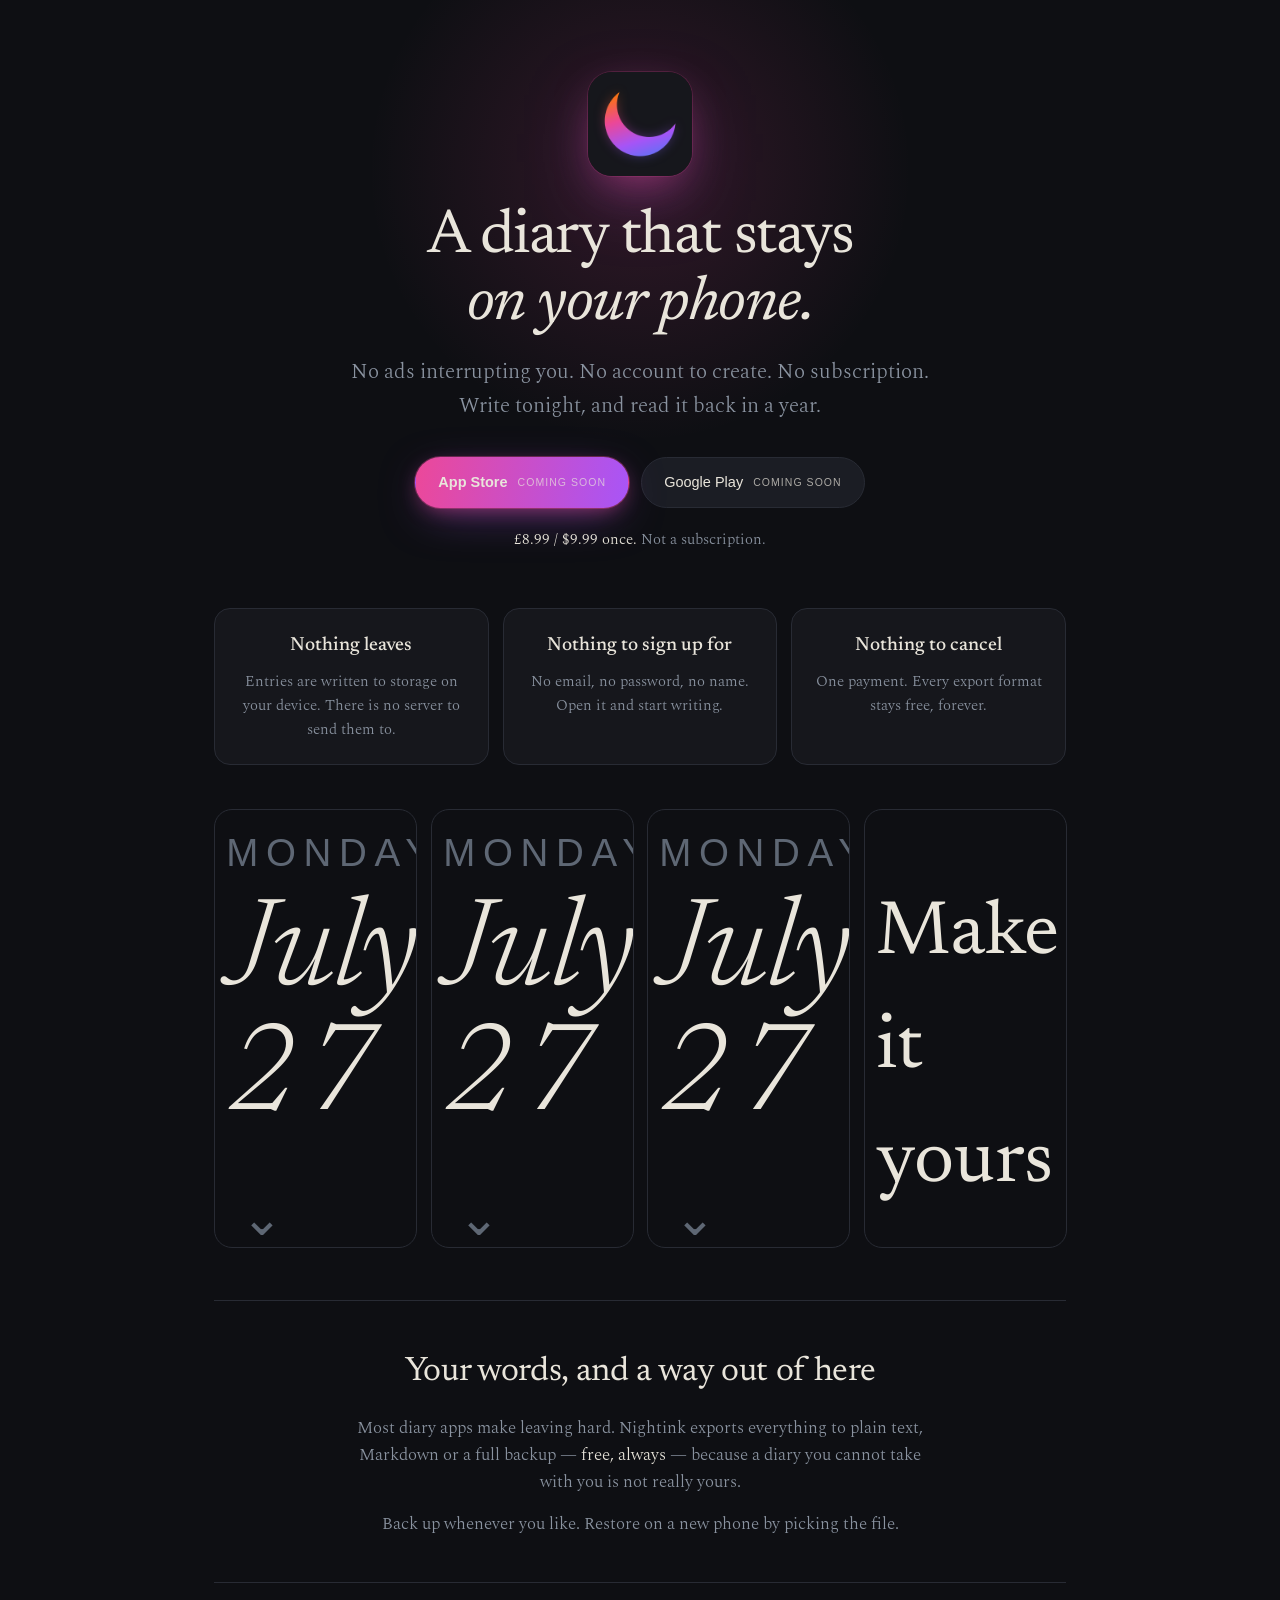
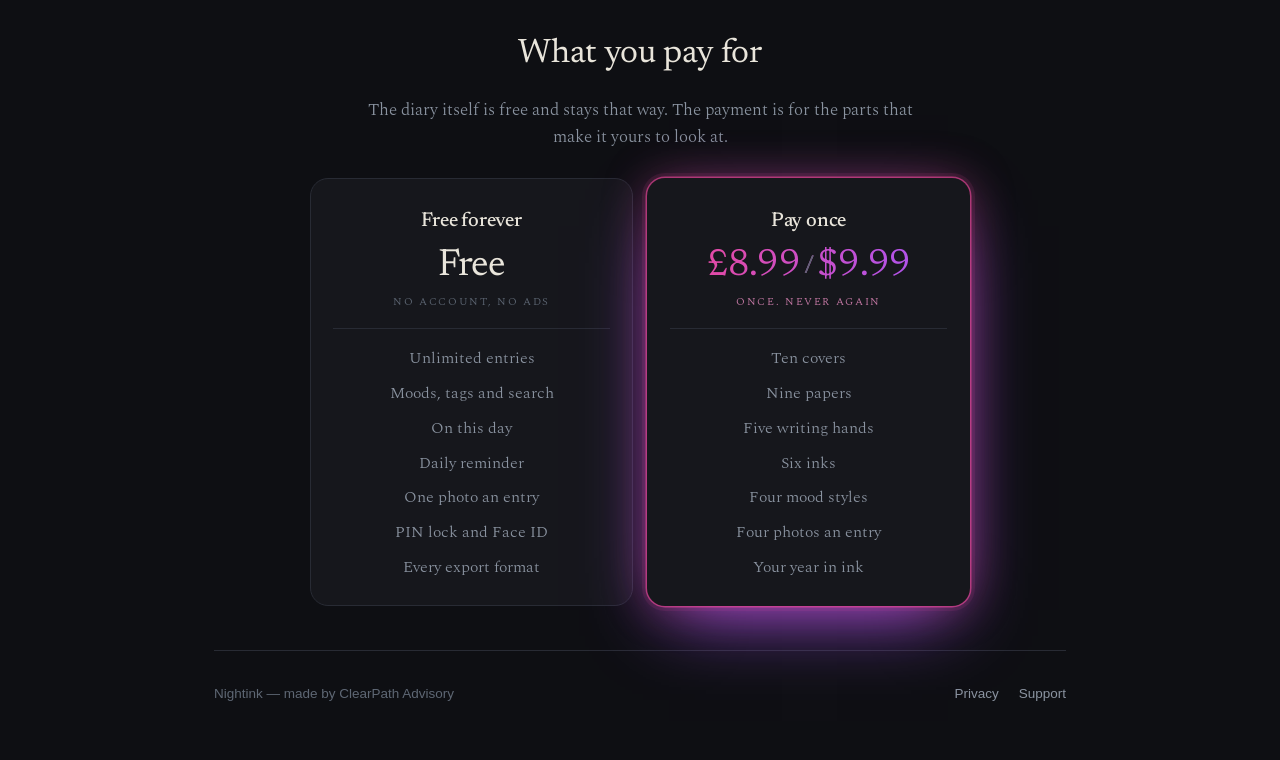
==== commit 2172da5b: "Add files via upload" ====
--- a/index.html
+++ b/index.html
@@ -164,6 +164,127 @@
   *{transition:none!important}
   .badge.primary,.split > div.paid{animation:none!important}
 }
+/* ── Nightink · live screens ─────────────────────────────────────── */
+/* the panel sits where an <img> sat, styled the same way */
+.shots > .nk{
+  width:100%;
+  aspect-ratio:1179/2556;
+  border-radius:18px;
+  border:1px solid var(--rule);
+  background:var(--ink);
+  overflow:hidden;
+  display:flex;
+  flex-direction:column;
+  padding:7% 5.5% 0;
+  container-type:inline-size;   /* type scales off the card, not the viewport */
+  font-size:clamp(5px,1.05vw,8.4px);   /* fallback if cqw is unsupported */
+  font-size:3.5cqw;                    /* one knob for everything inside */
+  line-height:1.5;
+  opacity:0;transform:translateY(18px);
+  transition:opacity .8s cubic-bezier(.2,.7,.2,1),transform .8s cubic-bezier(.2,.7,.2,1);
+}
+.shots > .nk.in{opacity:1;transform:none}
+
+/* ── shared chrome ── */
+.nk-hd{display:flex;justify-content:space-between;align-items:flex-start;margin-bottom:1.1em}
+.nk-dw{font-family:var(--ui);font-size:.86em;font-weight:500;letter-spacing:.2em;color:var(--dim)}
+.nk-dt{font-family:var(--display);font-style:italic;font-weight:300;font-size:2.8em;
+  line-height:1;margin-top:.08em;color:var(--paper)}
+.nk-dt b{font-weight:300;font-style:normal;color:var(--dim);font-size:.4em;margin-left:.3em}
+.nk-ic{color:var(--dim);font-size:1.4em;margin-top:.4em;letter-spacing:.2em}
+.nk-sc{font-family:var(--ui);font-size:.84em;font-weight:500;letter-spacing:.19em;
+  color:var(--dim);text-transform:uppercase;margin:1.2em 0 .7em}
+.nk-tb{margin-top:auto;display:flex;justify-content:space-around;padding:.9em 0 1.4em;
+  color:var(--dim);font-family:var(--ui);font-size:.9em}
+.nk-tb span{display:flex;flex-direction:column;align-items:center;gap:.35em}
+.nk-tb .on{color:var(--paper)}
+.nk-tb i{width:1.6em;height:1.6em;border-radius:.34em;border:1px solid currentColor;display:block}
+
+/* ── 1 · write ── */
+.nk-pl{display:inline-flex;align-self:flex-start;border:1px solid var(--rule);
+  border-radius:999px;padding:.4em .9em;font-family:var(--ui);font-size:.92em;color:var(--faint)}
+.nk-pl b{color:var(--paper);font-weight:500}
+.nk-ak{display:flex;justify-content:space-between;align-items:baseline;margin:1.2em 0 .7em}
+.nk-ak i{font-family:var(--display);font-size:1.45em;font-style:normal;color:var(--paper)}
+.nk-ak s{font-family:var(--ui);font-size:.88em;color:var(--dim);text-decoration:none}
+.nk-md{display:flex;gap:.55em}
+.nk-md i{flex:1;aspect-ratio:1;border-radius:50%;display:block;transform:scale(0);
+  transition:transform .55s cubic-bezier(.3,1.6,.5,1),box-shadow .4s}
+.nk-md i.pop{transform:scale(1)}
+.nk-md i.sel{box-shadow:0 0 0 .12em var(--paper),0 0 1em rgba(236,72,153,.45)}
+.nk-cd{margin-top:1em;border:1px solid var(--rule);border-radius:.9em;background:var(--card);
+  padding:1em .9em;flex:1;position:relative;overflow:hidden}
+.nk-tt{font-family:var(--display);font-size:1.45em;color:var(--paper);min-height:1.3em}
+.nk-bd{font-family:var(--body);font-weight:300;font-size:1.2em;line-height:1.72;
+  color:var(--faint);margin-top:.6em}
+.nk-cr{display:inline-block;width:.06em;height:1em;background:#EC4899;
+  vertical-align:-.14em;animation:nkBlink 1.05s steps(2) infinite}
+@keyframes nkBlink{50%{opacity:0}}
+.nk-wc{position:absolute;right:.9em;bottom:.8em;font-family:var(--ui);font-size:.88em;color:var(--dim)}
+
+/* ── 2 · entries ── */
+.nk-sr{border:1px solid var(--rule);border-radius:.8em;padding:.72em .9em;color:var(--dim);
+  font-family:var(--body);font-weight:300;font-size:1.04em;background:var(--card)}
+.nk-tr{display:flex;flex-wrap:wrap;gap:.42em;margin-top:.8em}
+.nk-tg{border:1px solid var(--rule);border-radius:999px;padding:.34em .72em;
+  font-family:var(--ui);font-size:.9em;color:var(--faint);
+  opacity:0;transform:translateY(.4em);transition:.42s cubic-bezier(.2,.8,.2,1)}
+.nk-tg.in{opacity:1;transform:none}
+.nk-tg.on{background-image:var(--g);color:#fff;border-color:transparent;font-weight:500}
+.nk-en{border-left:1px solid var(--rule);padding-left:.8em;margin-top:.95em;
+  opacity:0;transform:translateX(-.5em);transition:.55s cubic-bezier(.2,.8,.2,1)}
+.nk-en.in{opacity:1;transform:none}
+.nk-en u{display:block;font-family:var(--display);font-style:italic;font-size:1em;
+  color:var(--dim);text-decoration:none}
+.nk-en b{display:block;font-family:var(--display);font-weight:400;font-size:1.3em;
+  color:var(--paper);margin:.12em 0}
+.nk-en p{font-family:var(--body);font-weight:300;font-size:1.08em;color:var(--faint);
+  margin:0;overflow:hidden;text-overflow:ellipsis;white-space:nowrap}
+.nk-en em{display:inline-flex;align-items:center;gap:.3em;font-style:normal;
+  font-family:var(--ui);font-size:.9em;color:var(--dim);margin:.35em .7em 0 0}
+.nk-en em s{width:.5em;height:.5em;border-radius:50%;display:block;text-decoration:none}
+
+/* ── 3 · year ── */
+.nk-em{text-align:center;margin:2.2em 0 1.5em}
+.nk-em b{font-family:var(--display);font-weight:400;font-size:1.45em;color:var(--paper);
+  display:block;margin-bottom:.45em}
+.nk-em p{font-family:var(--body);font-weight:300;font-size:1em;color:var(--faint);
+  margin:0;line-height:1.55}
+.nk-ht{display:grid;grid-template-columns:repeat(19,1fr);gap:.12em;margin-top:.7em}
+.nk-ht i{aspect-ratio:1;border-radius:.08em;background:#1A1D24;display:block;
+  transition:background .5s ease}
+.nk-ky{display:flex;align-items:center;gap:.28em;margin-top:.8em;
+  font-family:var(--ui);font-size:.86em;color:var(--dim)}
+.nk-ky s{width:.6em;height:.6em;border-radius:.08em;display:block;text-decoration:none}
+.nk-ky span{margin-left:.3em}
+
+/* ── 4 · look ── */
+.nk-sh{display:flex;justify-content:space-between;align-items:flex-start;margin-top:1.2em}
+.nk-sh b{font-family:var(--display);font-weight:400;font-size:1.7em;color:var(--paper)}
+.nk-sh i{color:var(--dim);font-size:1.4em;font-style:normal}
+.nk-bl{font-family:var(--body);font-weight:300;font-size:1em;color:var(--faint);
+  margin:.45em 0 0;line-height:1.55}
+.nk-cvs{display:grid;grid-template-columns:repeat(3,1fr);gap:.5em;margin-top:.7em}
+.nk-cv{border:1px solid var(--rule);border-radius:.55em;padding:.52em .48em .42em;
+  opacity:0;transform:scale(.9);transition:.45s cubic-bezier(.3,1.3,.5,1)}
+.nk-cv.in{opacity:1;transform:none}
+.nk-cv.sel{border-color:rgba(236,72,153,.62);
+  box-shadow:0 0 0 .06em rgba(236,72,153,.5),0 0 1em -.1em rgba(168,85,247,.6)}
+.nk-cv u{display:flex;gap:.22em;margin-bottom:1.4em;text-decoration:none}
+.nk-cv u s{width:.4em;height:.4em;border-radius:50%;display:block;text-decoration:none}
+.nk-cv em{font-family:var(--ui);font-style:normal;font-size:.88em;color:var(--dim)}
+.nk-cv.sel em{color:var(--paper)}
+
+/* mobile: your .shots already scrolls below 760px — the panel just needs
+   the same fixed width the images had */
+@media (max-width:760px){
+  .shots > .nk{width:196px;flex:none;font-size:6.9px;font-size:3.5cqw}
+}
+
+@media (prefers-reduced-motion:reduce){
+  .shots > .nk,.nk-md i,.nk-tg,.nk-en,.nk-cv{opacity:1;transform:none;transition:none}
+  .nk-cr{animation:none}
+}
 </style>
 </head>
 <body>
@@ -192,10 +313,74 @@
   </header>
 
   <div class="shots">
-    <img src="/shots/write.png" alt="Writing an entry" loading="lazy">
-    <img src="/shots/entries.png" alt="Browsing past entries" loading="lazy">
-    <img src="/shots/year.png" alt="A year of entries shown as colour" loading="lazy">
-    <img src="/shots/look.png" alt="Choosing covers and papers" loading="lazy">
+    <div class="nk" aria-label="Writing an entry">
+      <div class="nk-hd">
+        <div><div class="nk-dw">MONDAY</div><div class="nk-dt">July 27 <b>⌄</b></div></div>
+        <div class="nk-ic">◎ ⚙</div>
+      </div>
+      <span class="nk-pl"><b id="nkRun">0</b>&nbsp;days running · <b id="nkKept">0</b>&nbsp;entries kept</span>
+      <div class="nk-ak"><i>How are you feeling today?</i><s>tap one</s></div>
+      <div class="nk-md" id="nkMoods">
+        <i style="background:#7E4553"></i><i style="background:#3D4A57"></i>
+        <i style="background:#4A5058"></i><i style="background:#2F5F72"></i>
+        <i style="background:#3FA093"></i>
+      </div>
+      <div class="nk-cd">
+        <div class="nk-tt" id="nkTtl"></div>
+        <div class="nk-bd" id="nkBdy"></div>
+        <span class="nk-wc" id="nkWc">0 words</span>
+      </div>
+      <div class="nk-tb"><span class="on"><i></i>Today</span><span><i></i>Entries</span><span><i></i>Look back</span></div>
+    </div>
+
+    <div class="nk" aria-label="Browsing past entries">
+      <div class="nk-hd">
+        <div><div class="nk-dw">MONDAY</div><div class="nk-dt">July 27 <b>⌄</b></div></div>
+        <div class="nk-ic">◎ ⚙</div>
+      </div>
+      <div class="nk-sr">Search your entries</div>
+      <div class="nk-tr">
+        <span class="nk-tg on">All</span><span class="nk-tg">💼 work</span><span class="nk-tg">👥 people</span>
+        <span class="nk-tg">💪 body</span><span class="nk-tg">🏠 home</span><span class="nk-tg">💰 money</span>
+        <span class="nk-tg">💡 idea</span><span class="nk-tg">✈️ travel</span><span class="nk-tg">❤️ love</span>
+      </div>
+      <div class="nk-sc">All entries</div>
+      <div class="nk-en"><u>July 27, 2026</u><b>The long way home</b>
+        <p>Walked back along the river instead of taking…</p>
+        <em><s style="background:#2F5F72"></s>people</em><em><s style="background:#A855F7"></s>travel</em></div>
+      <div class="nk-en"><u>July 26, 2026</u><b>Slow Tuesday</b>
+        <p>Nothing much happened, which was the best…</p>
+        <em><s style="background:#C08A3A"></s>home</em></div>
+      <div class="nk-en"><u>July 25, 2026</u><b>It went well</b>
+        <p>The presentation I'd been dreading for a…</p>
+        <em><s style="background:#3FA093"></s>work</em></div>
+      <div class="nk-tb"><span><i></i>Today</span><span class="on"><i></i>Entries</span><span><i></i>Look back</span></div>
+    </div>
+
+    <div class="nk" aria-label="A year of entries shown as colour">
+      <div class="nk-hd">
+        <div><div class="nk-dw">MONDAY</div><div class="nk-dt">July 27 <b>⌄</b></div></div>
+        <div class="nk-ic">◎ ⚙</div>
+      </div>
+      <div class="nk-sc">On this day</div>
+      <div class="nk-em"><b>Not yet.</b>
+        <p>Once you have been writing a year, today's page brings back the same date from every year before it.</p></div>
+      <div class="nk-sc">Your year in ink</div>
+      <div class="nk-ht" id="nkHeat"></div>
+      <div class="nk-ky">
+        <s style="background:#3A2440"></s><s style="background:#6B2F58"></s>
+        <s style="background:#A83E70"></s><s style="background:#EC4899"></s><s style="background:#C88BE8"></s>
+        <span>heavy · light · <b id="nkDays">0</b> days</span></div>
+      <div class="nk-tb"><span><i></i>Today</span><span><i></i>Entries</span><span class="on"><i></i>Look back</span></div>
+    </div>
+
+    <div class="nk" aria-label="Choosing covers and papers">
+      <div class="nk-sh"><b>Make it yours</b><i>✕</i></div>
+      <p class="nk-bl">Eleven covers, four ways to mark a mood, nine papers, five hands and six inks to write in.</p>
+      <div class="nk-sc">Cover</div>
+      <div class="nk-cvs" id="nkCovers"></div>
+      <div class="nk-tb"><span><i></i>Today</span><span><i></i>Entries</span><span><i></i>Look back</span></div>
+    </div>
   </div>
 
   <section>
@@ -237,5 +422,191 @@
   </footer>
 </div>
 
+<script>
+/* ── Nightink · live screens ─────────────────────────────────────── */
+(function () {
+  var REDUCE = matchMedia("(prefers-reduced-motion: reduce)").matches;
+  var $ = function (id) { return document.getElementById(id); };
+  var panels = document.querySelectorAll(".shots > .nk");
+  if (!panels.length) return;
+
+  /* ── the year grid is built here rather than shipped as 266 empty tags ── */
+  var HEAT = ["#1A1D24", "#3A2440", "#6B2F58", "#A83E70", "#EC4899", "#C88BE8"];
+  var heat = $("nkHeat"), cells = [];
+  if (heat) {
+    for (var i = 0; i < 266; i++) {
+      var c = document.createElement("i"), v = Math.random();
+      /* recent weeks denser, so it reads as a habit forming rather than noise */
+      var lv = i > 228 ? (v > .5 ? 4 : v > .25 ? 3 : 2)
+                       : v > .88 ? 5 : v > .74 ? 4 : v > .56 ? 3 : v > .34 ? 2 : v > .16 ? 1 : 0;
+      c.dataset.c = HEAT[lv];
+      c.dataset.w = lv > 0 ? 1 : 0;
+      cells.push(c); heat.appendChild(c);
+    }
+  }
+
+  /* ── covers ── */
+  var COVERS = [
+    ["Ink", ["#2A3038", "#4A5058", "#9FC4DC"]], ["Paper", ["#E8E2D6", "#C9C2B4", "#8A8378"]],
+    ["Sepia", ["#3A2E24", "#8A6A44", "#D8B98A"]], ["Moss", ["#243028", "#3F6B50", "#8FBFA0"]],
+    ["Plum", ["#2E2434", "#6A4A7E", "#B99FD0"]], ["Rose", ["#F2E4E6", "#D9AEB6", "#A9707E"]],
+    ["Sky", ["#E4EEF4", "#AECDDE", "#6E9DB8"]], ["Peach", ["#F6E8DC", "#E8C4A0", "#C89468"]],
+    ["Carbon", ["#16181C", "#2E3238", "#6E747C"]], ["Midnight", ["#141A28", "#2A3A5A", "#6A84B8"]],
+    ["Clay", ["#2C231F", "#7A5344", "#C09078"]]
+  ];
+  var cwrap = $("nkCovers");
+  if (cwrap) COVERS.forEach(function (c) {
+    var d = document.createElement("div"); d.className = "nk-cv";
+    d.innerHTML = '<u>' + c[1].map(function (x) {
+      return '<s style="background:' + x + '"></s>'; }).join("") + '</u><em>' + c[0] + '</em>';
+    cwrap.appendChild(d);
+  });
+
+  /* ── typing that behaves like a hand ─────────────────────────────────
+     Real typing is not a metronome: letters inside a familiar word come
+     fast, the hand breathes at punctuation, stalls before a word that
+     needed choosing, and now and then gets one wrong and goes back. */
+  var TITLE = "The long way home";
+  var BODY = "Walked back along the river instead of taking the bus. Worth the extra twenty minutes just for the light on the water.";
+  var THINK = { 22: 520, 46: 380, 74: 640, 96: 300 };   /* index → extra pause */
+
+  function human(el, str, base, opts, done) {
+    opts = opts || {};
+    var i = 0, txt = "", fixing = null;
+    function delay(ch, prev) {
+      var d = base * (0.55 + Math.random() * 0.95);
+      if (/[.,]/.test(prev)) d += base * 4.5;
+      if (prev === " " && /[A-Z]/.test(ch)) d += base * 1.4;
+      if (ch === " ") d += base * 0.5;
+      if (Math.random() < 0.06) d += base * 3;
+      return d;
+    }
+    (function step() {
+      if (fixing !== null) {                        /* backspacing over the typo */
+        txt = txt.slice(0, -1); el.textContent = txt; fixing--;
+        setTimeout(step, fixing < 0 ? base * 2.6 : base * 1.1);
+        if (fixing < 0) fixing = null;
+        return;
+      }
+      if (opts.typo && i === opts.typo.i && !opts.typo.done) {
+        txt += opts.typo.wrong; el.textContent = txt; opts.typo.done = true;
+        setTimeout(function () { fixing = opts.typo.wrong.length - 1; step(); }, base * 7);
+        return;
+      }
+      var ch = str[i], prev = str[i - 1] || "";
+      txt += ch; el.textContent = txt; i++;
+      if (i >= str.length) { if (done) setTimeout(done, 420); return; }
+      var d = delay(str[i], ch);
+      if (opts.think && opts.think[i]) d += opts.think[i];
+      setTimeout(step, d);
+    })();
+  }
+
+  function count(id, to, ms) {
+    var el = $(id); if (!el) return;
+    var s = performance.now();
+    (function f(n) {
+      var p = Math.min((n - s) / ms, 1);
+      el.textContent = Math.round(to * (1 - Math.pow(1 - p, 3)));
+      if (p < 1) requestAnimationFrame(f);
+    })(s);
+  }
+
+  /* ── the four sequences ── */
+  function w1() {
+    var m = document.querySelectorAll("#nkMoods i");
+    m.forEach(function (d, n) { setTimeout(function () { d.classList.add("pop"); }, n * 80); });
+    setTimeout(function () { if (m[4]) m[4].classList.add("sel"); }, 700);
+    count("nkRun", 7, 900); count("nkKept", 16, 1100);
+    var bdy = $("nkBdy"), wc = $("nkWc"), ttl = $("nkTtl");
+    if (!bdy || !ttl) return;
+    setTimeout(function () {
+      human(ttl, TITLE, 62, {}, function () {
+        bdy.innerHTML = '<span></span><span class="nk-cr"></span>';
+        var sp = bdy.firstChild;
+        human(sp, BODY, 46, { think: THINK, typo: { i: 88, wrong: "bua" } }, function () {
+          var c = bdy.querySelector(".nk-cr"); if (c) c.remove();
+        });
+        var iv = setInterval(function () {
+          var n = sp.textContent.trim().split(/\s+/).filter(Boolean).length;
+          wc.textContent = n + " word" + (n === 1 ? "" : "s");
+          if (n >= 22) clearInterval(iv);
+        }, 110);
+      });
+    }, 760);
+  }
+
+  function w2() {
+    document.querySelectorAll(".nk-tg").forEach(function (t, n) {
+      setTimeout(function () { t.classList.add("in"); }, n * 62); });
+    document.querySelectorAll(".nk-en").forEach(function (t, n) {
+      setTimeout(function () { t.classList.add("in"); }, 640 + n * 150); });
+  }
+
+  function seed(instant) {
+    var written = 0, days = $("nkDays");
+    cells.forEach(function (c, n) {
+      var go = function () {
+        c.style.background = c.dataset.c;
+        if (+c.dataset.w && days) { written++; days.textContent = written; }
+      };
+      instant ? go() : setTimeout(go, n * 7);
+    });
+  }
+  function w3() { setTimeout(function () { seed(false); }, 300); }
+
+  function w4() {
+    if (!cwrap) return;
+    var cv = cwrap.querySelectorAll(".nk-cv");
+    cv.forEach(function (c, n) { setTimeout(function () { c.classList.add("in"); }, n * 55); });
+    var order = [4, 10, 1, 4], k = 0;
+    setTimeout(function () {
+      cv[0].classList.add("sel");
+      setInterval(function () {
+        cv.forEach(function (c) { c.classList.remove("sel"); });
+        cv[order[k % order.length]].classList.add("sel"); k++;
+      }, 1900);
+    }, 900);
+  }
+
+  var SEQ = [w1, w2, w3, w4];
+
+  /* reduced motion, or no observer: show the finished state, move nothing */
+  function finish(i) {
+    if (i === 0) {
+      if ($("nkTtl")) $("nkTtl").textContent = TITLE;
+      if ($("nkBdy")) $("nkBdy").textContent = BODY;
+      document.querySelectorAll("#nkMoods i").forEach(function (d) { d.classList.add("pop"); });
+      if ($("nkWc")) $("nkWc").textContent = "22 words";
+      if ($("nkRun")) $("nkRun").textContent = "7";
+      if ($("nkKept")) $("nkKept").textContent = "16";
+    }
+    if (i === 1) document.querySelectorAll(".nk-tg,.nk-en").forEach(function (t) { t.classList.add("in"); });
+    if (i === 2) seed(true);
+    if (i === 3 && cwrap) cwrap.querySelectorAll(".nk-cv").forEach(function (c) { c.classList.add("in"); });
+  }
+
+  if (REDUCE || !("IntersectionObserver" in window)) {
+    panels.forEach(function (p, i) { p.classList.add("in"); finish(i); });
+    return;
+  }
+
+  /* ── each panel starts when it is genuinely on screen ──
+     Below 760px .shots scrolls sideways, so the panel can be in the page
+     but off to the right. Watching the viewport covers both cases. */
+  var started = [];
+  var io = new IntersectionObserver(function (es) {
+    es.forEach(function (e) {
+      if (!e.isIntersecting) return;
+      var i = [].indexOf.call(panels, e.target);
+      if (started[i]) return;
+      started[i] = true;
+      setTimeout(function () { e.target.classList.add("in"); SEQ[i](); }, i * 120);
+      io.unobserve(e.target);
+    });
+  }, { threshold: 0.4 });
+  panels.forEach(function (p) { io.observe(p); });
+})();
+</script>
 </body>
 </html>
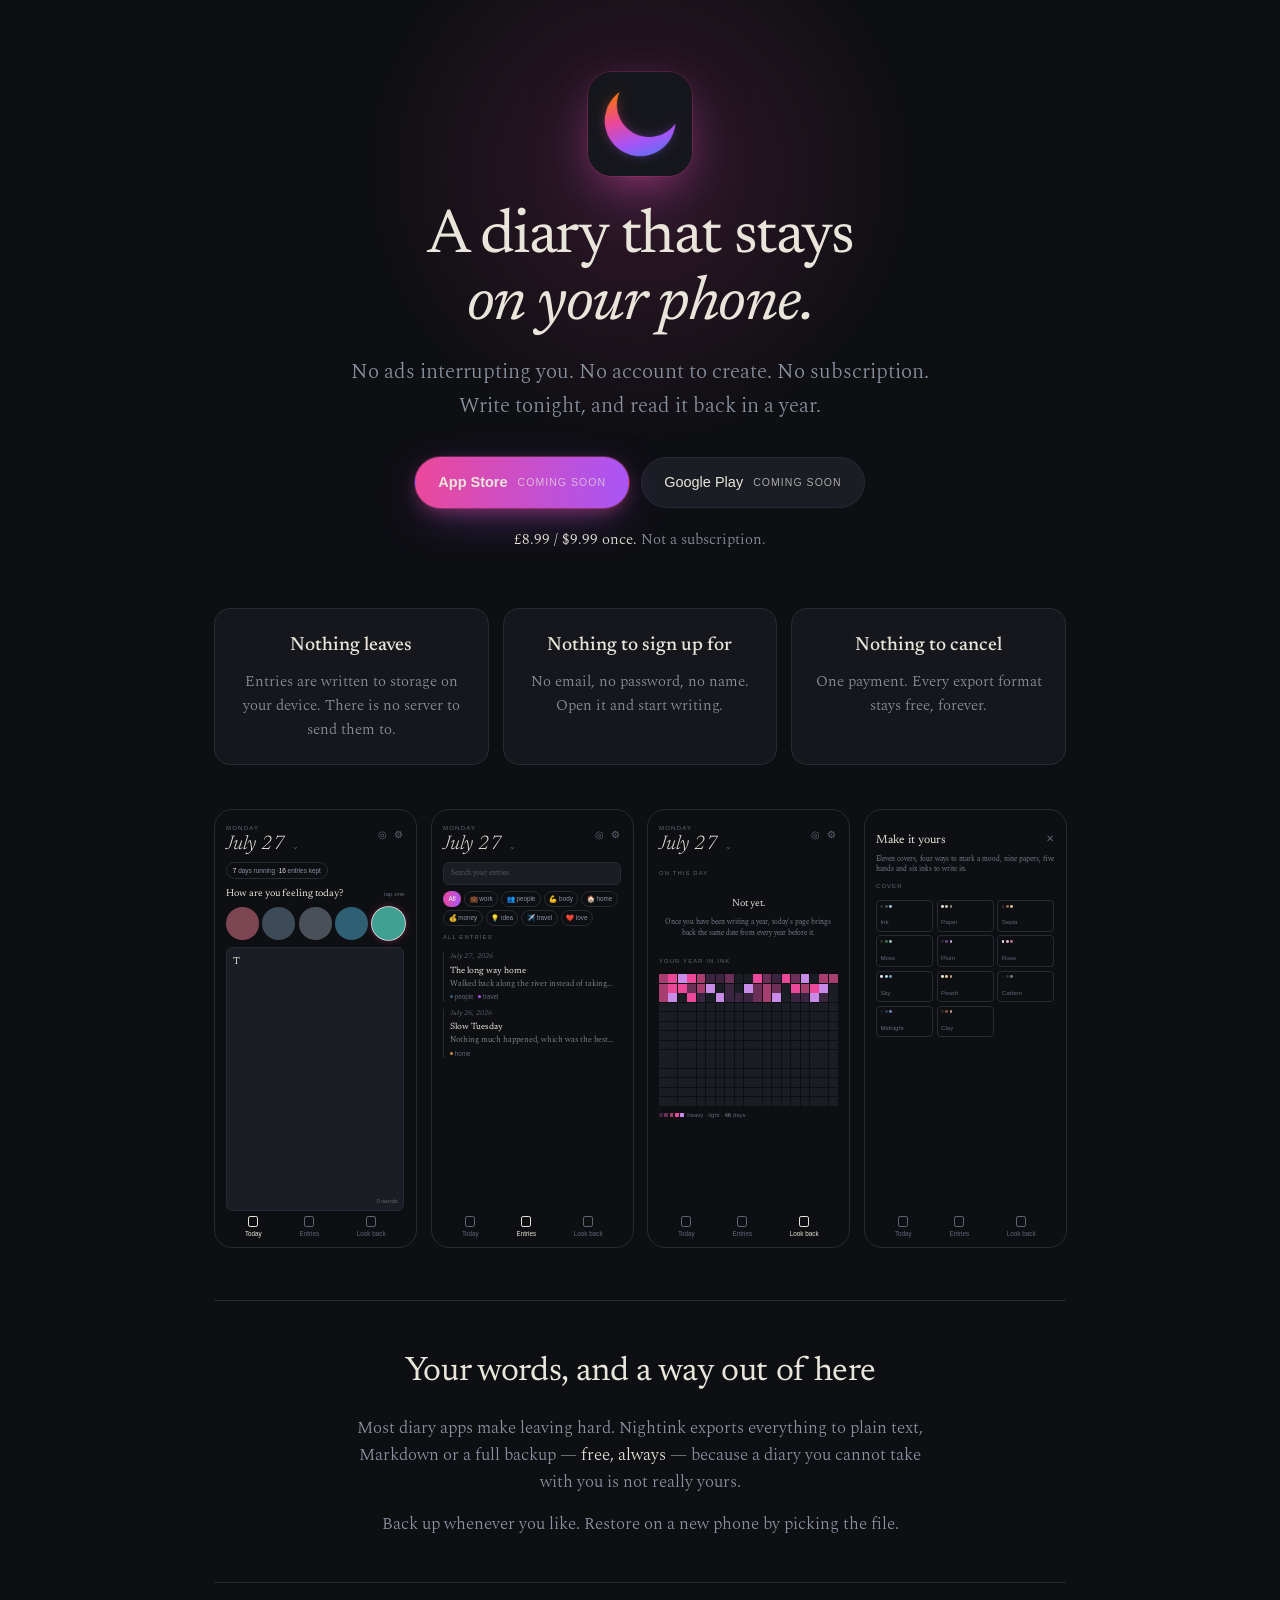
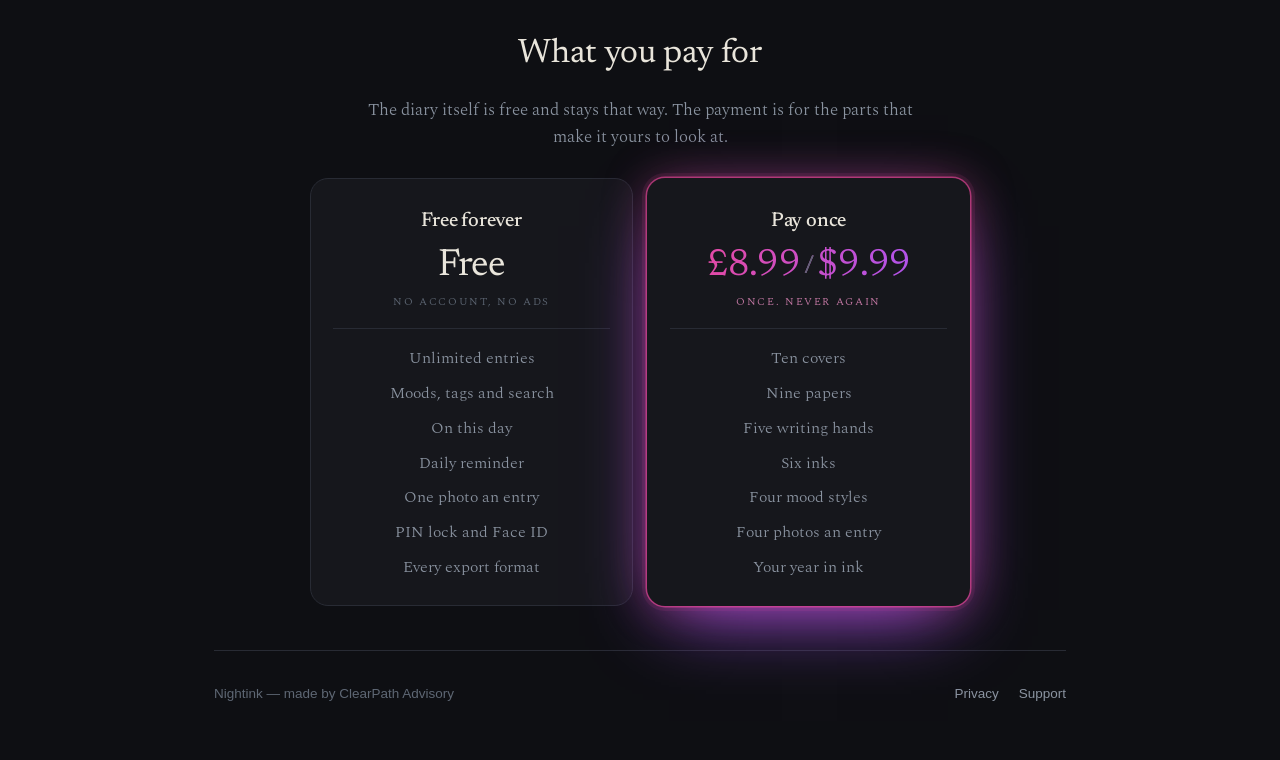
==== commit 04cf2dbe: "Add files via upload" ====
--- a/index.html
+++ b/index.html
@@ -173,15 +173,20 @@
   border:1px solid var(--rule);
   background:var(--ink);
   overflow:hidden;
-  display:flex;
-  flex-direction:column;
-  padding:7% 5.5% 0;
-  container-type:inline-size;   /* type scales off the card, not the viewport */
-  font-size:clamp(5px,1.05vw,8.4px);   /* fallback if cqw is unsupported */
-  font-size:3.5cqw;                    /* one knob for everything inside */
-  line-height:1.5;
+  position:relative;
+  container-type:inline-size;   /* the CARD is the container… */
   opacity:0;transform:translateY(18px);
   transition:opacity .8s cubic-bezier(.2,.7,.2,1),transform .8s cubic-bezier(.2,.7,.2,1);
+}
+/* …and this inner layer QUERIES it. An element cannot query itself, which is
+   why the font-size has to live one level down. */
+.shots > .nk > .nk-s{
+  position:absolute;inset:0;
+  display:flex;flex-direction:column;
+  padding:7% 5.5% 0;
+  font-size:7px;        /* fallback where container units are unsupported */
+  font-size:3.5cqw;
+  line-height:1.5;
 }
 .shots > .nk.in{opacity:1;transform:none}
 
@@ -278,7 +283,8 @@
 /* mobile: your .shots already scrolls below 760px — the panel just needs
    the same fixed width the images had */
 @media (max-width:760px){
-  .shots > .nk{width:196px;flex:none;font-size:6.9px;font-size:3.5cqw}
+  .shots > .nk{width:196px;flex:none}
+  .shots > .nk > .nk-s{font-size:6.9px;font-size:3.5cqw}
 }
 
 @media (prefers-reduced-motion:reduce){
@@ -314,72 +320,76 @@
 
   <div class="shots">
     <div class="nk" aria-label="Writing an entry">
-      <div class="nk-hd">
-        <div><div class="nk-dw">MONDAY</div><div class="nk-dt">July 27 <b>⌄</b></div></div>
-        <div class="nk-ic">◎ ⚙</div>
+      <div class="nk-s">        <div class="nk-hd">
+          <div><div class="nk-dw">MONDAY</div><div class="nk-dt">July 27 <b>⌄</b></div></div>
+          <div class="nk-ic">◎ ⚙</div>
+        </div>
+        <span class="nk-pl"><b id="nkRun">0</b>&nbsp;days running · <b id="nkKept">0</b>&nbsp;entries kept</span>
+        <div class="nk-ak"><i>How are you feeling today?</i><s>tap one</s></div>
+        <div class="nk-md" id="nkMoods">
+          <i style="background:#7E4553"></i><i style="background:#3D4A57"></i>
+          <i style="background:#4A5058"></i><i style="background:#2F5F72"></i>
+          <i style="background:#3FA093"></i>
+        </div>
+        <div class="nk-cd">
+          <div class="nk-tt" id="nkTtl"></div>
+          <div class="nk-bd" id="nkBdy"></div>
+          <span class="nk-wc" id="nkWc">0 words</span>
+        </div>
+        <div class="nk-tb"><span class="on"><i></i>Today</span><span><i></i>Entries</span><span><i></i>Look back</span></div>
       </div>
-      <span class="nk-pl"><b id="nkRun">0</b>&nbsp;days running · <b id="nkKept">0</b>&nbsp;entries kept</span>
-      <div class="nk-ak"><i>How are you feeling today?</i><s>tap one</s></div>
-      <div class="nk-md" id="nkMoods">
-        <i style="background:#7E4553"></i><i style="background:#3D4A57"></i>
-        <i style="background:#4A5058"></i><i style="background:#2F5F72"></i>
-        <i style="background:#3FA093"></i>
+    </div>
+
+    <div class="nk" aria-label="Browsing past entries">
+      <div class="nk-s">        <div class="nk-hd">
+          <div><div class="nk-dw">MONDAY</div><div class="nk-dt">July 27 <b>⌄</b></div></div>
+          <div class="nk-ic">◎ ⚙</div>
+        </div>
+        <div class="nk-sr">Search your entries</div>
+        <div class="nk-tr">
+          <span class="nk-tg on">All</span><span class="nk-tg">💼 work</span><span class="nk-tg">👥 people</span>
+          <span class="nk-tg">💪 body</span><span class="nk-tg">🏠 home</span><span class="nk-tg">💰 money</span>
+          <span class="nk-tg">💡 idea</span><span class="nk-tg">✈️ travel</span><span class="nk-tg">❤️ love</span>
+        </div>
+        <div class="nk-sc">All entries</div>
+        <div class="nk-en"><u>July 27, 2026</u><b>The long way home</b>
+          <p>Walked back along the river instead of taking…</p>
+          <em><s style="background:#2F5F72"></s>people</em><em><s style="background:#A855F7"></s>travel</em></div>
+        <div class="nk-en"><u>July 26, 2026</u><b>Slow Tuesday</b>
+          <p>Nothing much happened, which was the best…</p>
+          <em><s style="background:#C08A3A"></s>home</em></div>
+        <div class="nk-en"><u>July 25, 2026</u><b>It went well</b>
+          <p>The presentation I'd been dreading for a…</p>
+          <em><s style="background:#3FA093"></s>work</em></div>
+        <div class="nk-tb"><span><i></i>Today</span><span class="on"><i></i>Entries</span><span><i></i>Look back</span></div>
       </div>
-      <div class="nk-cd">
-        <div class="nk-tt" id="nkTtl"></div>
-        <div class="nk-bd" id="nkBdy"></div>
-        <span class="nk-wc" id="nkWc">0 words</span>
+    </div>
+
+    <div class="nk" aria-label="A year of entries shown as colour">
+      <div class="nk-s">        <div class="nk-hd">
+          <div><div class="nk-dw">MONDAY</div><div class="nk-dt">July 27 <b>⌄</b></div></div>
+          <div class="nk-ic">◎ ⚙</div>
+        </div>
+        <div class="nk-sc">On this day</div>
+        <div class="nk-em"><b>Not yet.</b>
+          <p>Once you have been writing a year, today's page brings back the same date from every year before it.</p></div>
+        <div class="nk-sc">Your year in ink</div>
+        <div class="nk-ht" id="nkHeat"></div>
+        <div class="nk-ky">
+          <s style="background:#3A2440"></s><s style="background:#6B2F58"></s>
+          <s style="background:#A83E70"></s><s style="background:#EC4899"></s><s style="background:#C88BE8"></s>
+          <span>heavy · light · <b id="nkDays">0</b> days</span></div>
+        <div class="nk-tb"><span><i></i>Today</span><span><i></i>Entries</span><span class="on"><i></i>Look back</span></div>
       </div>
-      <div class="nk-tb"><span class="on"><i></i>Today</span><span><i></i>Entries</span><span><i></i>Look back</span></div>
-    </div>
-
-    <div class="nk" aria-label="Browsing past entries">
-      <div class="nk-hd">
-        <div><div class="nk-dw">MONDAY</div><div class="nk-dt">July 27 <b>⌄</b></div></div>
-        <div class="nk-ic">◎ ⚙</div>
+    </div>
+
+    <div class="nk" aria-label="Choosing covers and papers">
+      <div class="nk-s">        <div class="nk-sh"><b>Make it yours</b><i>✕</i></div>
+        <p class="nk-bl">Eleven covers, four ways to mark a mood, nine papers, five hands and six inks to write in.</p>
+        <div class="nk-sc">Cover</div>
+        <div class="nk-cvs" id="nkCovers"></div>
+        <div class="nk-tb"><span><i></i>Today</span><span><i></i>Entries</span><span><i></i>Look back</span></div>
       </div>
-      <div class="nk-sr">Search your entries</div>
-      <div class="nk-tr">
-        <span class="nk-tg on">All</span><span class="nk-tg">💼 work</span><span class="nk-tg">👥 people</span>
-        <span class="nk-tg">💪 body</span><span class="nk-tg">🏠 home</span><span class="nk-tg">💰 money</span>
-        <span class="nk-tg">💡 idea</span><span class="nk-tg">✈️ travel</span><span class="nk-tg">❤️ love</span>
-      </div>
-      <div class="nk-sc">All entries</div>
-      <div class="nk-en"><u>July 27, 2026</u><b>The long way home</b>
-        <p>Walked back along the river instead of taking…</p>
-        <em><s style="background:#2F5F72"></s>people</em><em><s style="background:#A855F7"></s>travel</em></div>
-      <div class="nk-en"><u>July 26, 2026</u><b>Slow Tuesday</b>
-        <p>Nothing much happened, which was the best…</p>
-        <em><s style="background:#C08A3A"></s>home</em></div>
-      <div class="nk-en"><u>July 25, 2026</u><b>It went well</b>
-        <p>The presentation I'd been dreading for a…</p>
-        <em><s style="background:#3FA093"></s>work</em></div>
-      <div class="nk-tb"><span><i></i>Today</span><span class="on"><i></i>Entries</span><span><i></i>Look back</span></div>
-    </div>
-
-    <div class="nk" aria-label="A year of entries shown as colour">
-      <div class="nk-hd">
-        <div><div class="nk-dw">MONDAY</div><div class="nk-dt">July 27 <b>⌄</b></div></div>
-        <div class="nk-ic">◎ ⚙</div>
-      </div>
-      <div class="nk-sc">On this day</div>
-      <div class="nk-em"><b>Not yet.</b>
-        <p>Once you have been writing a year, today's page brings back the same date from every year before it.</p></div>
-      <div class="nk-sc">Your year in ink</div>
-      <div class="nk-ht" id="nkHeat"></div>
-      <div class="nk-ky">
-        <s style="background:#3A2440"></s><s style="background:#6B2F58"></s>
-        <s style="background:#A83E70"></s><s style="background:#EC4899"></s><s style="background:#C88BE8"></s>
-        <span>heavy · light · <b id="nkDays">0</b> days</span></div>
-      <div class="nk-tb"><span><i></i>Today</span><span><i></i>Entries</span><span class="on"><i></i>Look back</span></div>
-    </div>
-
-    <div class="nk" aria-label="Choosing covers and papers">
-      <div class="nk-sh"><b>Make it yours</b><i>✕</i></div>
-      <p class="nk-bl">Eleven covers, four ways to mark a mood, nine papers, five hands and six inks to write in.</p>
-      <div class="nk-sc">Cover</div>
-      <div class="nk-cvs" id="nkCovers"></div>
-      <div class="nk-tb"><span><i></i>Today</span><span><i></i>Entries</span><span><i></i>Look back</span></div>
     </div>
   </div>
 
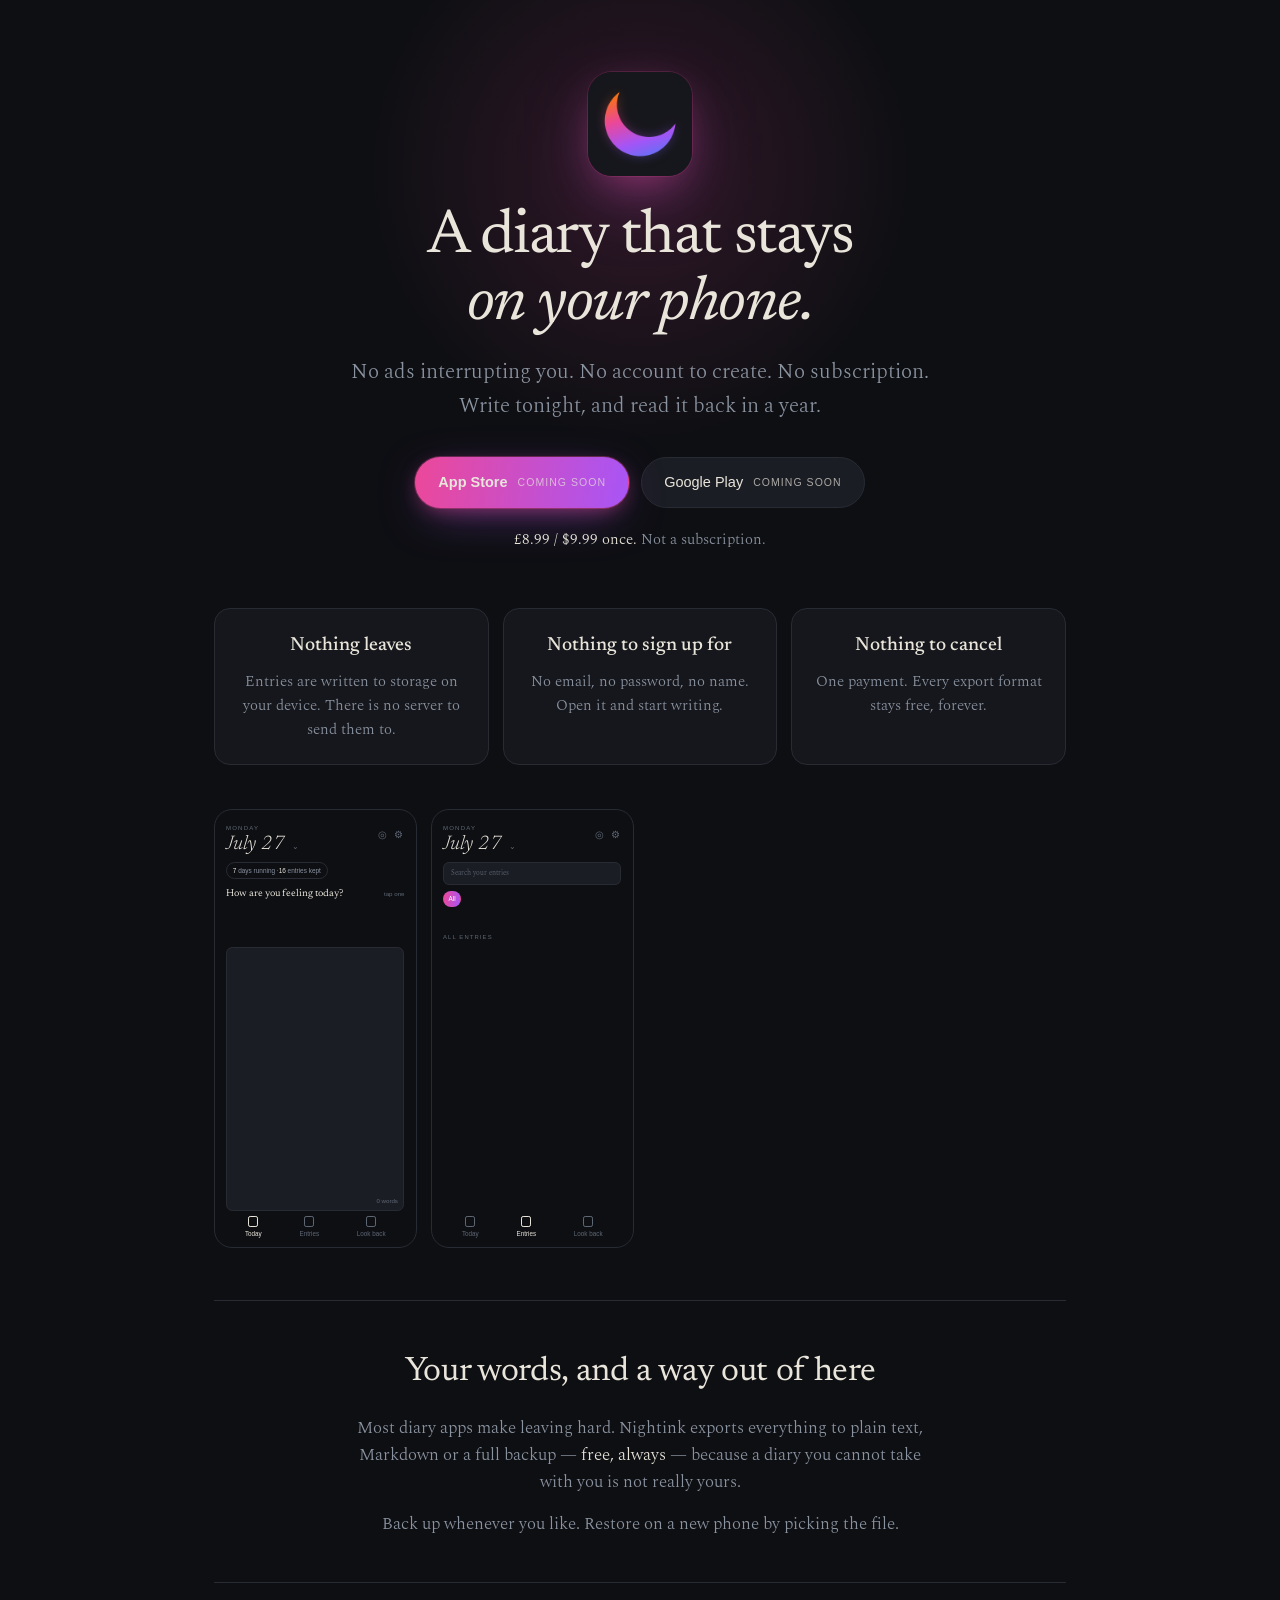
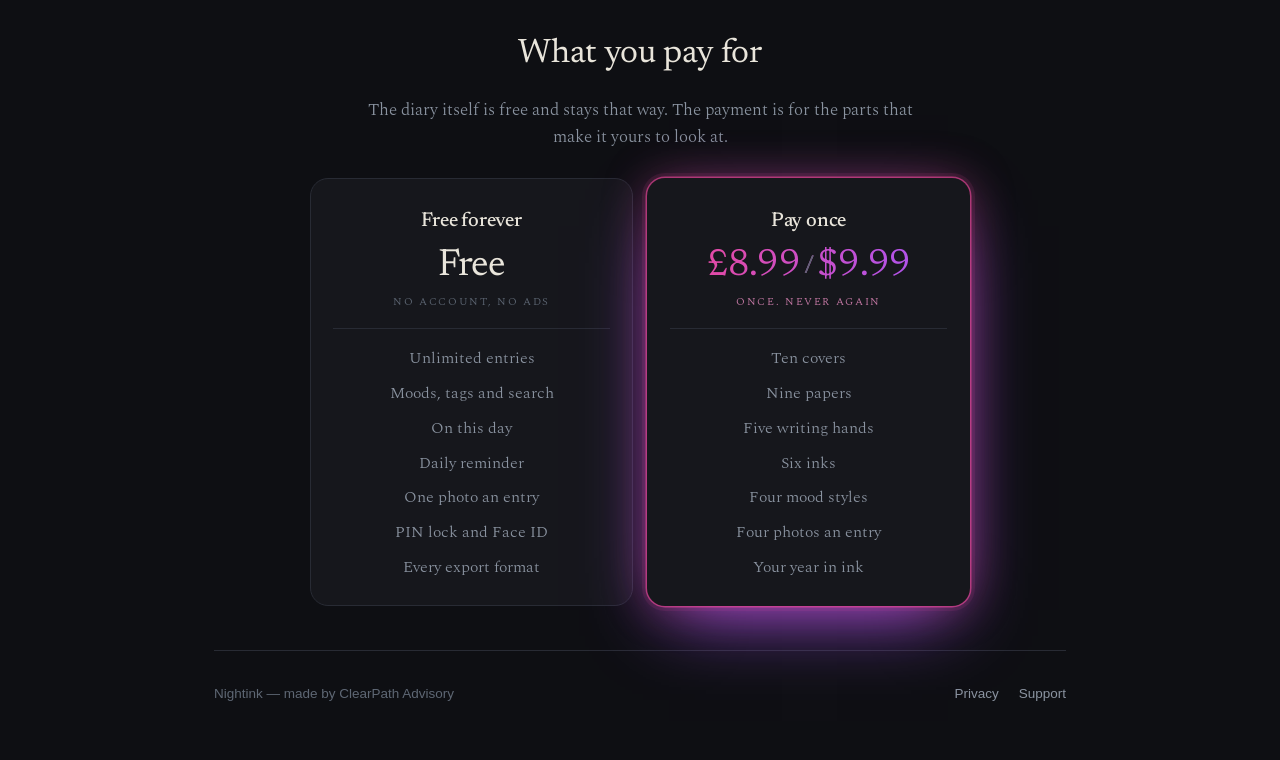
==== commit 402e56c4: "Add files via upload" ====
--- a/index.html
+++ b/index.html
@@ -435,18 +435,29 @@
 <script>
 /* ── Nightink · live screens ─────────────────────────────────────── */
 (function () {
+  var LOOP = false;          /* true = keep cycling without scrolling */
+  var LOOP_GAP = 5000;       /* pause before a loop restarts, ms */
+
   var REDUCE = matchMedia("(prefers-reduced-motion: reduce)").matches;
   var $ = function (id) { return document.getElementById(id); };
   var panels = document.querySelectorAll(".shots > .nk");
   if (!panels.length) return;
 
-  /* ── the year grid is built here rather than shipped as 266 empty tags ── */
+  /* every timer is owned by a panel, so a replay can cancel cleanly */
+  var jobs = [[], [], [], []];
+  function T(i, fn, ms) { var t = setTimeout(fn, ms); jobs[i].push(t); return t; }
+  function IV(i, fn, ms) { var t = setInterval(fn, ms); jobs[i].push(t); return t; }
+  function stop(i) {
+    jobs[i].forEach(function (t) { clearTimeout(t); clearInterval(t); });
+    jobs[i] = [];
+  }
+
+  /* the year grid is built once, then repainted on each run */
   var HEAT = ["#1A1D24", "#3A2440", "#6B2F58", "#A83E70", "#EC4899", "#C88BE8"];
   var heat = $("nkHeat"), cells = [];
   if (heat) {
     for (var i = 0; i < 266; i++) {
       var c = document.createElement("i"), v = Math.random();
-      /* recent weeks denser, so it reads as a habit forming rather than noise */
       var lv = i > 228 ? (v > .5 ? 4 : v > .25 ? 3 : 2)
                        : v > .88 ? 5 : v > .74 ? 4 : v > .56 ? 3 : v > .34 ? 2 : v > .16 ? 1 : 0;
       c.dataset.c = HEAT[lv];
@@ -455,7 +466,6 @@
     }
   }
 
-  /* ── covers ── */
   var COVERS = [
     ["Ink", ["#2A3038", "#4A5058", "#9FC4DC"]], ["Paper", ["#E8E2D6", "#C9C2B4", "#8A8378"]],
     ["Sepia", ["#3A2E24", "#8A6A44", "#D8B98A"]], ["Moss", ["#243028", "#3F6B50", "#8FBFA0"]],
@@ -472,17 +482,39 @@
     cwrap.appendChild(d);
   });
 
+  /* put a panel back to its starting state */
+  function reset(i) {
+    stop(i);
+    if (i === 0) {
+      if ($("nkTtl")) $("nkTtl").textContent = "";
+      if ($("nkBdy")) $("nkBdy").innerHTML = "";
+      if ($("nkWc")) $("nkWc").textContent = "0 words";
+      if ($("nkRun")) $("nkRun").textContent = "0";
+      if ($("nkKept")) $("nkKept").textContent = "0";
+      document.querySelectorAll("#nkMoods i").forEach(function (d) {
+        d.classList.remove("pop", "sel"); });
+    }
+    if (i === 1) document.querySelectorAll(".nk-tg,.nk-en").forEach(function (t) {
+      t.classList.remove("in"); });
+    if (i === 2) {
+      cells.forEach(function (c) { c.style.background = ""; });
+      if ($("nkDays")) $("nkDays").textContent = "0";
+    }
+    if (i === 3 && cwrap) cwrap.querySelectorAll(".nk-cv").forEach(function (c) {
+      c.classList.remove("in", "sel"); });
+  }
+
   /* ── typing that behaves like a hand ─────────────────────────────────
-     Real typing is not a metronome: letters inside a familiar word come
-     fast, the hand breathes at punctuation, stalls before a word that
-     needed choosing, and now and then gets one wrong and goes back. */
+     Letters inside a familiar word come fast, the hand breathes at
+     punctuation, stalls before a word that needed choosing, and now and
+     then gets one wrong and goes back for it. */
   var TITLE = "The long way home";
   var BODY = "Walked back along the river instead of taking the bus. Worth the extra twenty minutes just for the light on the water.";
-  var THINK = { 22: 520, 46: 380, 74: 640, 96: 300 };   /* index → extra pause */
-
-  function human(el, str, base, opts, done) {
+  var THINK = { 22: 520, 46: 380, 74: 640, 96: 300 };
+
+  function human(panel, el, str, base, opts, done) {
     opts = opts || {};
-    var i = 0, txt = "", fixing = null;
+    var i = 0, txt = "", fixing = null, typoDone = false;
     function delay(ch, prev) {
       var d = base * (0.55 + Math.random() * 0.95);
       if (/[.,]/.test(prev)) d += base * 4.5;
@@ -492,30 +524,32 @@
       return d;
     }
     (function step() {
-      if (fixing !== null) {                        /* backspacing over the typo */
+      if (fixing !== null) {
         txt = txt.slice(0, -1); el.textContent = txt; fixing--;
-        setTimeout(step, fixing < 0 ? base * 2.6 : base * 1.1);
+        T(panel, step, fixing < 0 ? base * 2.6 : base * 1.1);
         if (fixing < 0) fixing = null;
         return;
       }
-      if (opts.typo && i === opts.typo.i && !opts.typo.done) {
-        txt += opts.typo.wrong; el.textContent = txt; opts.typo.done = true;
-        setTimeout(function () { fixing = opts.typo.wrong.length - 1; step(); }, base * 7);
+      if (opts.typo && i === opts.typo.i && !typoDone) {
+        txt += opts.typo.wrong; el.textContent = txt; typoDone = true;
+        T(panel, function () { fixing = opts.typo.wrong.length - 1; step(); }, base * 7);
         return;
       }
       var ch = str[i], prev = str[i - 1] || "";
       txt += ch; el.textContent = txt; i++;
-      if (i >= str.length) { if (done) setTimeout(done, 420); return; }
+      if (i >= str.length) { if (done) T(panel, done, 420); return; }
       var d = delay(str[i], ch);
       if (opts.think && opts.think[i]) d += opts.think[i];
-      setTimeout(step, d);
+      T(panel, step, d);
     })();
   }
 
-  function count(id, to, ms) {
+  function count(panel, id, to, ms) {
     var el = $(id); if (!el) return;
-    var s = performance.now();
+    var s = performance.now(), alive = true;
+    jobs[panel].push(setTimeout(function () { alive = false; }, ms + 200));
     (function f(n) {
+      if (!alive) return;
       var p = Math.min((n - s) / ms, 1);
       el.textContent = Math.round(to * (1 - Math.pow(1 - p, 3)));
       if (p < 1) requestAnimationFrame(f);
@@ -525,19 +559,20 @@
   /* ── the four sequences ── */
   function w1() {
     var m = document.querySelectorAll("#nkMoods i");
-    m.forEach(function (d, n) { setTimeout(function () { d.classList.add("pop"); }, n * 80); });
-    setTimeout(function () { if (m[4]) m[4].classList.add("sel"); }, 700);
-    count("nkRun", 7, 900); count("nkKept", 16, 1100);
+    m.forEach(function (d, n) { T(0, function () { d.classList.add("pop"); }, n * 80); });
+    T(0, function () { if (m[4]) m[4].classList.add("sel"); }, 700);
+    count(0, "nkRun", 7, 900); count(0, "nkKept", 16, 1100);
     var bdy = $("nkBdy"), wc = $("nkWc"), ttl = $("nkTtl");
     if (!bdy || !ttl) return;
-    setTimeout(function () {
-      human(ttl, TITLE, 62, {}, function () {
+    T(0, function () {
+      human(0, ttl, TITLE, 62, {}, function () {
         bdy.innerHTML = '<span></span><span class="nk-cr"></span>';
         var sp = bdy.firstChild;
-        human(sp, BODY, 46, { think: THINK, typo: { i: 88, wrong: "bua" } }, function () {
-          var c = bdy.querySelector(".nk-cr"); if (c) c.remove();
+        human(0, sp, BODY, 46, { think: THINK, typo: { i: 88, wrong: "bua" } }, function () {
+          var cr = bdy.querySelector(".nk-cr"); if (cr) cr.remove();
+          if (LOOP) T(0, function () { reset(0); w1(); }, LOOP_GAP);
         });
-        var iv = setInterval(function () {
+        var iv = IV(0, function () {
           var n = sp.textContent.trim().split(/\s+/).filter(Boolean).length;
           wc.textContent = n + " word" + (n === 1 ? "" : "s");
           if (n >= 22) clearInterval(iv);
@@ -548,40 +583,40 @@
 
   function w2() {
     document.querySelectorAll(".nk-tg").forEach(function (t, n) {
-      setTimeout(function () { t.classList.add("in"); }, n * 62); });
+      T(1, function () { t.classList.add("in"); }, n * 62); });
     document.querySelectorAll(".nk-en").forEach(function (t, n) {
-      setTimeout(function () { t.classList.add("in"); }, 640 + n * 150); });
-  }
-
-  function seed(instant) {
+      T(1, function () { t.classList.add("in"); }, 640 + n * 150); });
+    if (LOOP) T(1, function () { reset(1); w2(); }, 1200 + LOOP_GAP);
+  }
+
+  function w3(instant) {
     var written = 0, days = $("nkDays");
     cells.forEach(function (c, n) {
       var go = function () {
         c.style.background = c.dataset.c;
         if (+c.dataset.w && days) { written++; days.textContent = written; }
       };
-      instant ? go() : setTimeout(go, n * 7);
+      instant ? go() : T(2, go, 300 + n * 7);
     });
-  }
-  function w3() { setTimeout(function () { seed(false); }, 300); }
+    if (LOOP && !instant) T(2, function () { reset(2); w3(); }, 300 + cells.length * 7 + LOOP_GAP);
+  }
 
   function w4() {
     if (!cwrap) return;
     var cv = cwrap.querySelectorAll(".nk-cv");
-    cv.forEach(function (c, n) { setTimeout(function () { c.classList.add("in"); }, n * 55); });
+    cv.forEach(function (c, n) { T(3, function () { c.classList.add("in"); }, n * 55); });
     var order = [4, 10, 1, 4], k = 0;
-    setTimeout(function () {
+    T(3, function () {
       cv[0].classList.add("sel");
-      setInterval(function () {
+      IV(3, function () {
         cv.forEach(function (c) { c.classList.remove("sel"); });
         cv[order[k % order.length]].classList.add("sel"); k++;
       }, 1900);
     }, 900);
   }
 
-  var SEQ = [w1, w2, w3, w4];
-
-  /* reduced motion, or no observer: show the finished state, move nothing */
+  var SEQ = [w1, w2, function () { w3(false); }, w4];
+
   function finish(i) {
     if (i === 0) {
       if ($("nkTtl")) $("nkTtl").textContent = TITLE;
@@ -592,7 +627,7 @@
       if ($("nkKept")) $("nkKept").textContent = "16";
     }
     if (i === 1) document.querySelectorAll(".nk-tg,.nk-en").forEach(function (t) { t.classList.add("in"); });
-    if (i === 2) seed(true);
+    if (i === 2) w3(true);
     if (i === 3 && cwrap) cwrap.querySelectorAll(".nk-cv").forEach(function (c) { c.classList.add("in"); });
   }
 
@@ -601,20 +636,25 @@
     return;
   }
 
-  /* ── each panel starts when it is genuinely on screen ──
-     Below 760px .shots scrolls sideways, so the panel can be in the page
-     but off to the right. Watching the viewport covers both cases. */
-  var started = [];
+  /* ── replay on every entry, in either direction ──
+     Leaving the viewport resets the panel, so coming back is a fresh run
+     rather than a jump to the finished state. */
+  var running = [];
   var io = new IntersectionObserver(function (es) {
     es.forEach(function (e) {
-      if (!e.isIntersecting) return;
       var i = [].indexOf.call(panels, e.target);
-      if (started[i]) return;
-      started[i] = true;
-      setTimeout(function () { e.target.classList.add("in"); SEQ[i](); }, i * 120);
-      io.unobserve(e.target);
+      if (e.isIntersecting) {
+        if (running[i]) return;
+        running[i] = true;
+        reset(i);
+        T(i, function () { e.target.classList.add("in"); SEQ[i](); }, i * 120);
+      } else if (running[i]) {
+        running[i] = false;
+        e.target.classList.remove("in");
+        reset(i);
+      }
     });
-  }, { threshold: 0.4 });
+  }, { threshold: 0.35 });
   panels.forEach(function (p) { io.observe(p); });
 })();
 </script>
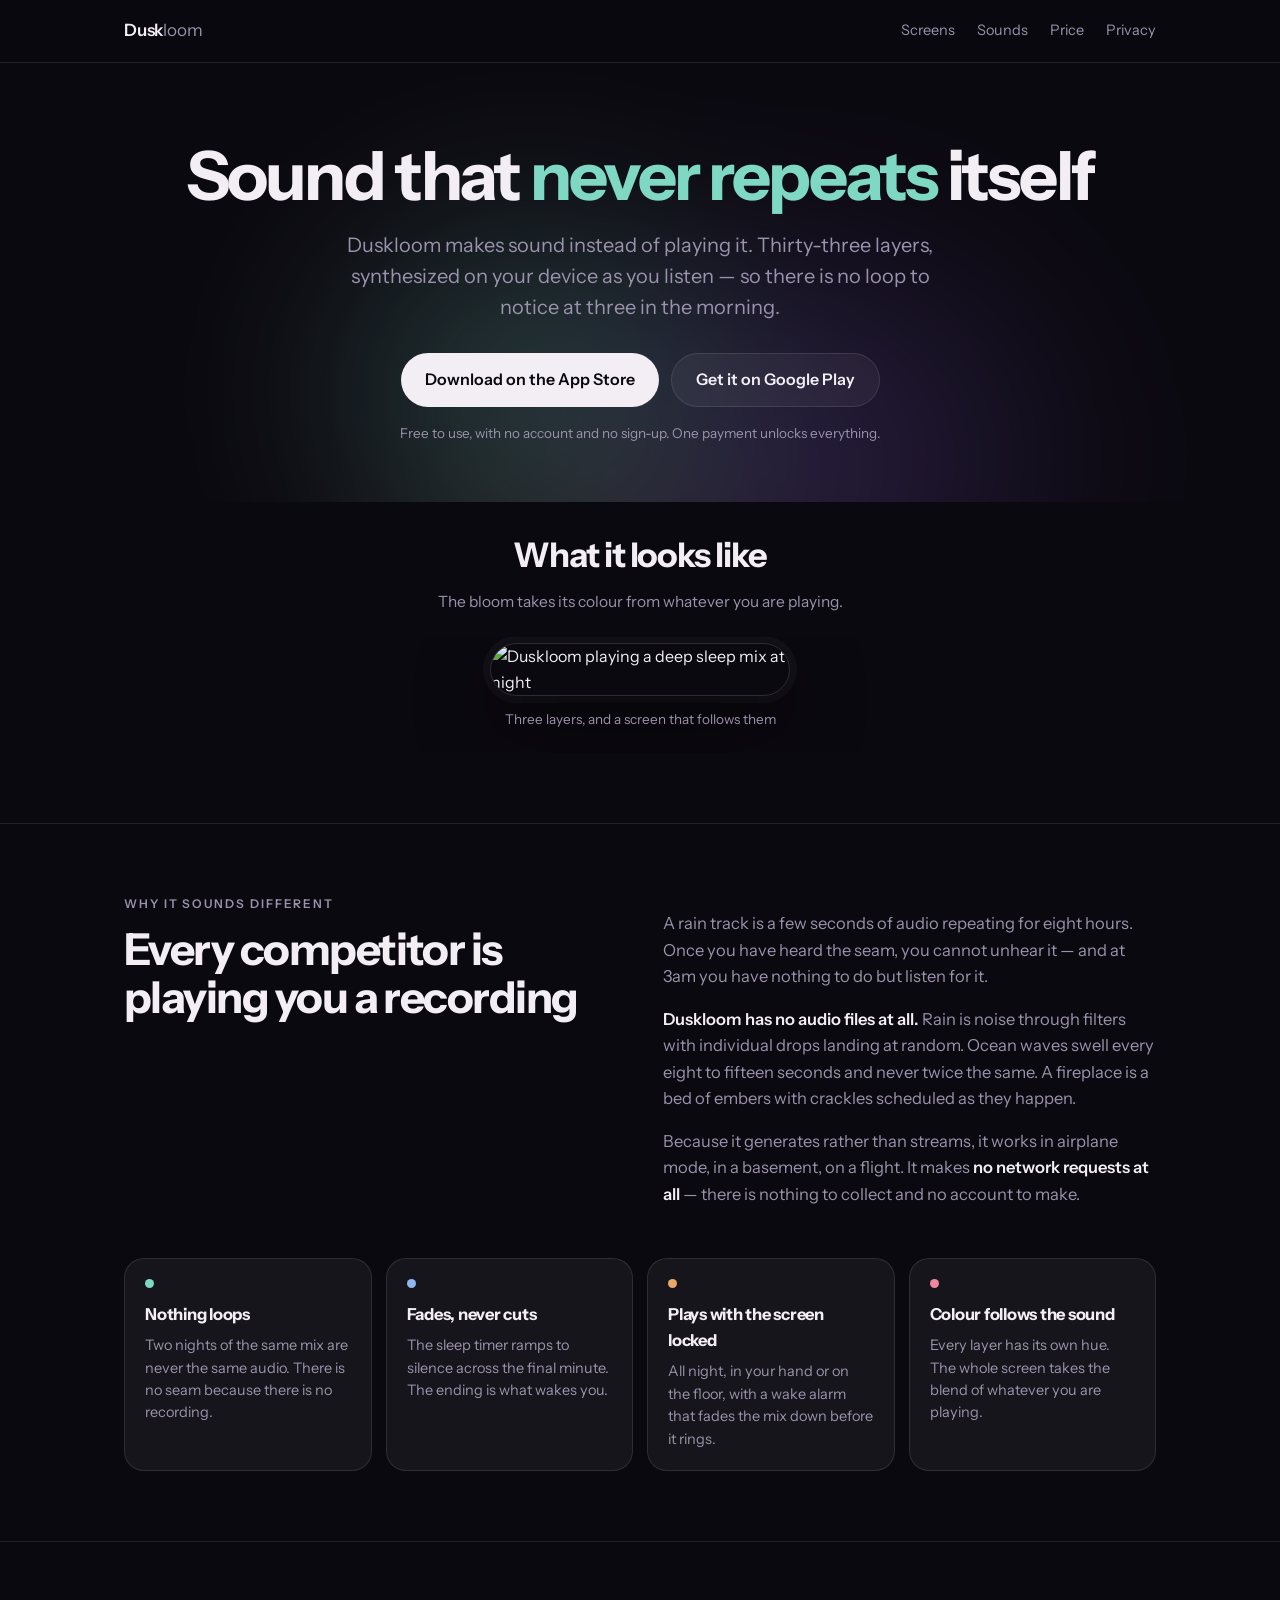
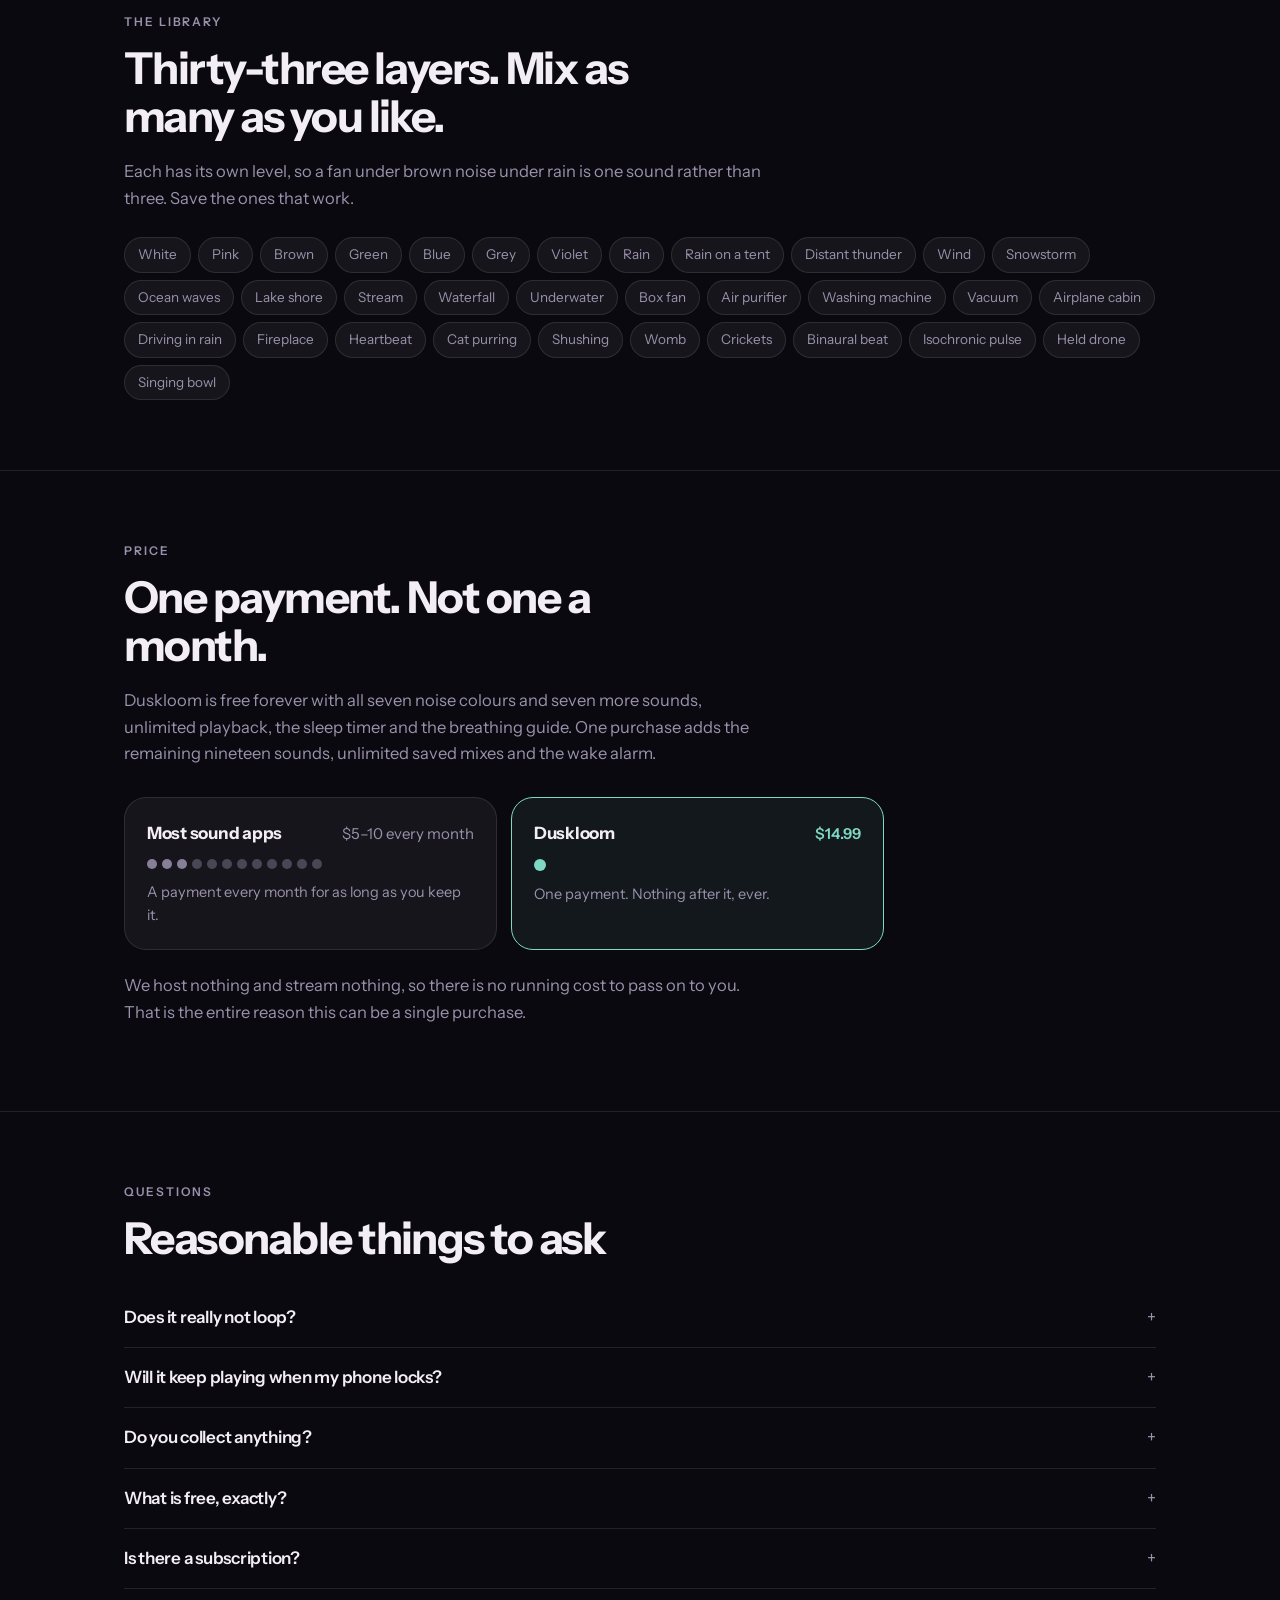
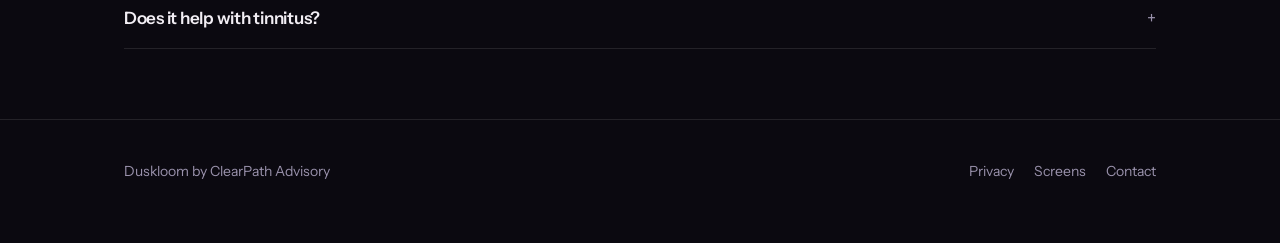
==== commit 6309870a: "Add files via upload" ====
--- a/index.html
+++ b/index.html
@@ -2,661 +2,266 @@
 <html lang="en">
 <head>
 <meta charset="utf-8">
-<meta name="viewport" content="width=device-width, initial-scale=1">
-<title>Nightink — a private diary that stays on your phone</title>
-<meta name="description" content="A diary with no ads, no account and no subscription. Everything you write stays on your device. Pay once.">
-<link rel="icon" href="/icon.png">
-<meta property="og:title" content="Nightink — a private diary that stays on your phone">
-<meta property="og:description" content="No ads. No account. No subscription. Everything you write stays on your device.">
-<meta property="og:image" content="https://nightink.app/og.png">
-<meta property="og:url" content="https://nightink.app">
+<meta name="viewport" content="width=device-width,initial-scale=1,viewport-fit=cover">
+<title>Duskloom — sound for sleep and focus, generated as it plays</title>
+<meta name="description" content="33 sound layers, synthesized on your device as you listen, so nothing ever loops. Free to try right here in the browser. One payment unlocks everything — no subscription.">
+<link rel="canonical" href="https://duskloom.app/">
+<meta property="og:title" content="Duskloom — sound that never repeats itself">
+<meta property="og:description" content="33 layers generated on your device as you listen. Nothing loops, nothing streams, nothing is collected.">
+<meta property="og:url" content="https://duskloom.app/">
 <meta property="og:type" content="website">
-<meta name="twitter:card" content="summary_large_image">
-<meta name="theme-color" content="#16171C">
+<meta name="theme-color" content="#0B0910">
+<link rel="preconnect" href="https://fonts.googleapis.com">
+<link rel="preconnect" href="https://fonts.gstatic.com" crossorigin>
+<link href="https://fonts.googleapis.com/css2?family=Instrument+Sans:wght@400;500;600;700&display=swap" rel="stylesheet">
 <style>
-@font-face{font-family:'Newsreader';font-style:normal;font-weight:200 800;font-display:swap;
- src:url('/fonts/newsreader-var.woff2') format('woff2');
- unicode-range:U+0000-00FF,U+0131,U+0152-0153,U+2000-206F,U+2122,U+FEFF,U+FFFD}
-@font-face{font-family:'Newsreader';font-style:italic;font-weight:200 800;font-display:swap;
- src:url('/fonts/newsreader-var-italic.woff2') format('woff2');
- unicode-range:U+0000-00FF,U+0131,U+0152-0153,U+2000-206F,U+2122,U+FEFF,U+FFFD}
-@font-face{font-family:'Spectral';font-style:normal;font-weight:300;font-display:swap;
- src:url('/fonts/spectral-300.woff2') format('woff2');
- unicode-range:U+0000-00FF,U+0131,U+0152-0153,U+2000-206F,U+2122,U+FEFF,U+FFFD}
-
-:root{
-  --ink:#0E0F13; --lift:#16171C; --card:#1B1D24; --rule:#282B34;
-  --paper:#E9E5DB; --faint:#8A93A0; --dim:#5E6774;
-  --g:linear-gradient(100deg,#EC4899,#A855F7);
-  --display:"Newsreader",ui-serif,Georgia,serif;
-  --body:"Spectral",ui-serif,Georgia,serif;
-  --ui:-apple-system,BlinkMacSystemFont,"Segoe UI",Roboto,sans-serif;
-}
-*,*::before,*::after{box-sizing:border-box}
-body{margin:0;background:var(--ink);color:var(--paper);font-family:var(--ui);
- line-height:1.6;-webkit-font-smoothing:antialiased}
-a{color:inherit}
-.wrap{max-width:900px;margin:0 auto;padding:0 24px}
-
-/* ---------- hero ---------- */
-header{padding:72px 0 0;text-align:center;position:relative;overflow:hidden}
-header::before{content:"";position:absolute;left:50%;top:-140px;transform:translateX(-50%);
- width:620px;height:620px;border-radius:50%;
- background:radial-gradient(circle,rgba(236,72,153,.16),transparent 62%);pointer-events:none}
-.mark{width:104px;height:104px;border-radius:24px;position:relative;margin:0 auto 28px;display:block;
- box-shadow:0 0 0 1px rgba(236,72,153,.18),
-            0 14px 44px -14px rgba(236,72,153,.55),
-            0 24px 80px -24px rgba(168,85,247,.55)}
-h1{font-family:var(--display);font-size:clamp(38px,7vw,62px);line-height:1.08;
- font-weight:400;margin:0 0 18px;letter-spacing:-.02em;position:relative}
-h1 em{font-style:italic}
-.lede{font-family:var(--body);font-weight:300;font-size:clamp(17px,2.4vw,21px);
- color:var(--faint);max-width:30em;margin:0 auto 34px;position:relative}
-
-.badges{display:flex;gap:12px;justify-content:center;flex-wrap:wrap;position:relative}
-.badge{display:inline-flex;align-items:center;gap:10px;padding:13px 22px;border-radius:999px;
- background:var(--card);border:1px solid var(--rule);text-decoration:none;font-size:14.5px;
- transition:border-color .2s,transform .12s}
-.badge:hover{border-color:rgba(236,72,153,.38);transform:translateY(-1px);
- box-shadow:0 10px 30px -18px rgba(236,72,153,.8)}
-.badge.primary{background-image:var(--g);border-color:transparent;font-weight:600;position:relative;
- box-shadow:0 0 0 1px rgba(236,72,153,.35),
-            0 6px 20px -6px rgba(236,72,153,.55),
-            0 12px 46px -12px rgba(168,85,247,.55);
- animation:breathe 5.5s ease-in-out infinite}
-.badge.primary:hover{transform:translateY(-2px);
- box-shadow:0 0 0 1px rgba(236,72,153,.55),
-            0 8px 26px -6px rgba(236,72,153,.8),
-            0 18px 60px -14px rgba(168,85,247,.75)}
-/* a slow, shallow pulse — enough to catch the eye, not enough to nag */
-@keyframes breathe{
-  0%,100%{box-shadow:0 0 0 1px rgba(236,72,153,.35),
-                     0 6px 20px -6px rgba(236,72,153,.50),
-                     0 12px 46px -12px rgba(168,85,247,.45)}
-  50%    {box-shadow:0 0 0 1px rgba(236,72,153,.50),
-                     0 6px 24px -6px rgba(236,72,153,.72),
-                     0 16px 58px -12px rgba(168,85,247,.68)}}
-.badge small{display:block;font-size:10.5px;letter-spacing:.1em;text-transform:uppercase;
- opacity:.7;font-weight:400}
-.soon{color:var(--faint);font-size:15px;margin-top:20px;position:relative;
- font-family:var(--body);font-weight:300}
-.soon b{color:var(--paper);font-weight:400}
-
-/* ---------- claims ---------- */
-.claims{display:grid;grid-template-columns:repeat(auto-fit,minmax(190px,1fr));gap:14px;
- margin:56px 0 0}
-.claim{background:var(--lift);border:1px solid var(--rule);border-radius:16px;padding:22px;
- transition:border-color .25s,box-shadow .25s,transform .18s}
-.claim:hover{border-color:rgba(236,72,153,.34);transform:translateY(-2px);
- box-shadow:0 14px 40px -22px rgba(236,72,153,.75)}
-.claim h3{font-family:var(--display);font-size:19px;font-weight:500;margin:0 0 8px}
-.claim p{font-family:var(--body);font-weight:300;font-size:15px;color:var(--faint);margin:0}
-
-/* ---------- shots ---------- */
-.shots{display:grid;grid-template-columns:repeat(4,1fr);gap:14px;padding:44px 0 8px}
-.shots img{width:100%;height:auto;border-radius:18px;border:1px solid var(--rule);display:block}
-
-section{padding:44px 0 0;border-top:1px solid var(--rule);margin-top:44px;text-align:center}
-section h2{font-family:var(--display);font-size:clamp(26px,4vw,34px);font-weight:400;
- margin:0 0 16px;letter-spacing:-.01em}
-section p{font-family:var(--body);font-weight:300;font-size:17px;color:var(--faint);
- max-width:34em;margin:0 auto 14px}
-section p:last-child{margin-bottom:0}
-section p strong{color:var(--paper);font-weight:400}
-
-.split{display:grid;grid-template-columns:1fr 1fr;gap:14px;margin:26px auto 8px;max-width:660px}
-.split > div{background:var(--lift);border:1px solid var(--rule);border-radius:18px;
- padding:26px 22px 24px;text-align:center}
-/* the paid side gets the accent, so the two are told apart at a glance */
-.split > div.paid{border-color:transparent;position:relative;
- box-shadow:0 0 0 1.5px rgba(236,72,153,.62),
-            0 0 0 5px rgba(236,72,153,.10),
-            0 0 46px -2px rgba(236,72,153,.34),
-            0 26px 74px -22px rgba(168,85,247,1);
- animation:cardGlow 6.5s ease-in-out infinite}
-@keyframes cardGlow{
-  0%,100%{box-shadow:0 0 0 1.5px rgba(236,72,153,.55),
-                     0 0 0 5px rgba(236,72,153,.08),
-                     0 0 38px -4px rgba(236,72,153,.26),
-                     0 22px 64px -24px rgba(168,85,247,.85)}
-  50%    {box-shadow:0 0 0 1.5px rgba(236,72,153,.75),
-                     0 0 0 6px rgba(236,72,153,.14),
-                     0 0 56px 0px rgba(236,72,153,.42),
-                     0 30px 84px -20px rgba(168,85,247,1)}}
-
-/* header is a real heading now: display serif, paper white, twice the size of
-   the list beneath it, with a caption and a rule to close the block off */
-.split h4{font-family:var(--display);font-size:20px;font-weight:500;color:var(--paper);
- margin:0 0 5px;letter-spacing:-.01em;text-transform:none}
-.split .price{font-family:var(--display);font-size:38px;line-height:1;font-weight:400;
- color:var(--paper);margin:10px 0 8px;letter-spacing:-.02em}
-.split .price .sep{color:var(--dim);font-size:26px;margin:0 4px;vertical-align:2px}
-.split > div.paid .price{background-image:var(--g);-webkit-background-clip:text;
- background-clip:text;color:transparent}
-.split .note{font-size:11px;letter-spacing:.15em;text-transform:uppercase;color:var(--dim);
- margin:0 0 18px;padding-bottom:18px;border-bottom:1px solid var(--rule)}
-.split > div.paid .note{color:#C97BA8}
-
-.split ul{list-style:none;margin:0;padding:0;font-family:var(--body);font-weight:300;
- font-size:15.5px;color:var(--faint)}
-.split li{margin-bottom:10px}
-.split li:last-child{margin-bottom:0}
-
-footer{padding:32px 0 56px;border-top:1px solid var(--rule);margin-top:44px;
- display:flex;justify-content:space-between;gap:20px;flex-wrap:wrap;
- font-size:13.5px;color:var(--dim)}
-footer a{color:var(--faint);text-decoration:none;margin-left:20px}
-footer a:hover{color:#F0A8CE;text-shadow:0 0 18px rgba(236,72,153,.5)}
-footer .links{display:flex;gap:0}
-
-@media (max-width:760px){
-  .shots{display:flex;gap:14px;overflow-x:auto;margin:0 -24px;
-   padding-left:24px;padding-right:24px;scrollbar-width:none}
-  .shots::-webkit-scrollbar{display:none}
-  .shots img{width:196px;flex:none}
-}
-@media (max-width:620px){
-  .split{grid-template-columns:1fr}
-  footer{flex-direction:column;gap:14px}
-  footer a{margin:0 20px 0 0}
-}
-@media (prefers-reduced-motion:reduce){
-  *{transition:none!important}
-  .badge.primary,.split > div.paid{animation:none!important}
-}
-/* ── Nightink · live screens ─────────────────────────────────────── */
-/* the panel sits where an <img> sat, styled the same way */
-.shots > .nk{
-  width:100%;
-  aspect-ratio:1179/2556;
-  border-radius:18px;
-  border:1px solid var(--rule);
-  background:var(--ink);
-  overflow:hidden;
-  position:relative;
-  container-type:inline-size;   /* the CARD is the container… */
-  opacity:0;transform:translateY(18px);
-  transition:opacity .8s cubic-bezier(.2,.7,.2,1),transform .8s cubic-bezier(.2,.7,.2,1);
-}
-/* …and this inner layer QUERIES it. An element cannot query itself, which is
-   why the font-size has to live one level down. */
-.shots > .nk > .nk-s{
-  position:absolute;inset:0;
-  display:flex;flex-direction:column;
-  padding:7% 5.5% 0;
-  font-size:7px;        /* fallback where container units are unsupported */
-  font-size:3.5cqw;
-  line-height:1.5;
-}
-.shots > .nk.in{opacity:1;transform:none}
-
-/* ── shared chrome ── */
-.nk-hd{display:flex;justify-content:space-between;align-items:flex-start;margin-bottom:1.1em}
-.nk-dw{font-family:var(--ui);font-size:.86em;font-weight:500;letter-spacing:.2em;color:var(--dim)}
-.nk-dt{font-family:var(--display);font-style:italic;font-weight:300;font-size:2.8em;
-  line-height:1;margin-top:.08em;color:var(--paper)}
-.nk-dt b{font-weight:300;font-style:normal;color:var(--dim);font-size:.4em;margin-left:.3em}
-.nk-ic{color:var(--dim);font-size:1.4em;margin-top:.4em;letter-spacing:.2em}
-.nk-sc{font-family:var(--ui);font-size:.84em;font-weight:500;letter-spacing:.19em;
-  color:var(--dim);text-transform:uppercase;margin:1.2em 0 .7em}
-.nk-tb{margin-top:auto;display:flex;justify-content:space-around;padding:.9em 0 1.4em;
-  color:var(--dim);font-family:var(--ui);font-size:.9em}
-.nk-tb span{display:flex;flex-direction:column;align-items:center;gap:.35em}
-.nk-tb .on{color:var(--paper)}
-.nk-tb i{width:1.6em;height:1.6em;border-radius:.34em;border:1px solid currentColor;display:block}
-
-/* ── 1 · write ── */
-.nk-pl{display:inline-flex;align-self:flex-start;border:1px solid var(--rule);
-  border-radius:999px;padding:.4em .9em;font-family:var(--ui);font-size:.92em;color:var(--faint)}
-.nk-pl b{color:var(--paper);font-weight:500}
-.nk-ak{display:flex;justify-content:space-between;align-items:baseline;margin:1.2em 0 .7em}
-.nk-ak i{font-family:var(--display);font-size:1.45em;font-style:normal;color:var(--paper)}
-.nk-ak s{font-family:var(--ui);font-size:.88em;color:var(--dim);text-decoration:none}
-.nk-md{display:flex;gap:.55em}
-.nk-md i{flex:1;aspect-ratio:1;border-radius:50%;display:block;transform:scale(0);
-  transition:transform .55s cubic-bezier(.3,1.6,.5,1),box-shadow .4s}
-.nk-md i.pop{transform:scale(1)}
-.nk-md i.sel{box-shadow:0 0 0 .12em var(--paper),0 0 1em rgba(236,72,153,.45)}
-.nk-cd{margin-top:1em;border:1px solid var(--rule);border-radius:.9em;background:var(--card);
-  padding:1em .9em;flex:1;position:relative;overflow:hidden}
-.nk-tt{font-family:var(--display);font-size:1.45em;color:var(--paper);min-height:1.3em}
-.nk-bd{font-family:var(--body);font-weight:300;font-size:1.2em;line-height:1.72;
-  color:var(--faint);margin-top:.6em}
-.nk-cr{display:inline-block;width:.06em;height:1em;background:#EC4899;
-  vertical-align:-.14em;animation:nkBlink 1.05s steps(2) infinite}
-@keyframes nkBlink{50%{opacity:0}}
-.nk-wc{position:absolute;right:.9em;bottom:.8em;font-family:var(--ui);font-size:.88em;color:var(--dim)}
-
-/* ── 2 · entries ── */
-.nk-sr{border:1px solid var(--rule);border-radius:.8em;padding:.72em .9em;color:var(--dim);
-  font-family:var(--body);font-weight:300;font-size:1.04em;background:var(--card)}
-.nk-tr{display:flex;flex-wrap:wrap;gap:.42em;margin-top:.8em}
-.nk-tg{border:1px solid var(--rule);border-radius:999px;padding:.34em .72em;
-  font-family:var(--ui);font-size:.9em;color:var(--faint);
-  opacity:0;transform:translateY(.4em);transition:.42s cubic-bezier(.2,.8,.2,1)}
-.nk-tg.in{opacity:1;transform:none}
-.nk-tg.on{background-image:var(--g);color:#fff;border-color:transparent;font-weight:500}
-.nk-en{border-left:1px solid var(--rule);padding-left:.8em;margin-top:.95em;
-  opacity:0;transform:translateX(-.5em);transition:.55s cubic-bezier(.2,.8,.2,1)}
-.nk-en.in{opacity:1;transform:none}
-.nk-en u{display:block;font-family:var(--display);font-style:italic;font-size:1em;
-  color:var(--dim);text-decoration:none}
-.nk-en b{display:block;font-family:var(--display);font-weight:400;font-size:1.3em;
-  color:var(--paper);margin:.12em 0}
-.nk-en p{font-family:var(--body);font-weight:300;font-size:1.08em;color:var(--faint);
-  margin:0;overflow:hidden;text-overflow:ellipsis;white-space:nowrap}
-.nk-en em{display:inline-flex;align-items:center;gap:.3em;font-style:normal;
-  font-family:var(--ui);font-size:.9em;color:var(--dim);margin:.35em .7em 0 0}
-.nk-en em s{width:.5em;height:.5em;border-radius:50%;display:block;text-decoration:none}
-
-/* ── 3 · year ── */
-.nk-em{text-align:center;margin:2.2em 0 1.5em}
-.nk-em b{font-family:var(--display);font-weight:400;font-size:1.45em;color:var(--paper);
-  display:block;margin-bottom:.45em}
-.nk-em p{font-family:var(--body);font-weight:300;font-size:1em;color:var(--faint);
-  margin:0;line-height:1.55}
-.nk-ht{display:grid;grid-template-columns:repeat(19,1fr);gap:.12em;margin-top:.7em}
-.nk-ht i{aspect-ratio:1;border-radius:.08em;background:#1A1D24;display:block;
-  transition:background .5s ease}
-.nk-ky{display:flex;align-items:center;gap:.28em;margin-top:.8em;
-  font-family:var(--ui);font-size:.86em;color:var(--dim)}
-.nk-ky s{width:.6em;height:.6em;border-radius:.08em;display:block;text-decoration:none}
-.nk-ky span{margin-left:.3em}
-
-/* ── 4 · look ── */
-.nk-sh{display:flex;justify-content:space-between;align-items:flex-start;margin-top:1.2em}
-.nk-sh b{font-family:var(--display);font-weight:400;font-size:1.7em;color:var(--paper)}
-.nk-sh i{color:var(--dim);font-size:1.4em;font-style:normal}
-.nk-bl{font-family:var(--body);font-weight:300;font-size:1em;color:var(--faint);
-  margin:.45em 0 0;line-height:1.55}
-.nk-cvs{display:grid;grid-template-columns:repeat(3,1fr);gap:.5em;margin-top:.7em}
-.nk-cv{border:1px solid var(--rule);border-radius:.55em;padding:.52em .48em .42em;
-  opacity:0;transform:scale(.9);transition:.45s cubic-bezier(.3,1.3,.5,1)}
-.nk-cv.in{opacity:1;transform:none}
-.nk-cv.sel{border-color:rgba(236,72,153,.62);
-  box-shadow:0 0 0 .06em rgba(236,72,153,.5),0 0 1em -.1em rgba(168,85,247,.6)}
-.nk-cv u{display:flex;gap:.22em;margin-bottom:1.4em;text-decoration:none}
-.nk-cv u s{width:.4em;height:.4em;border-radius:50%;display:block;text-decoration:none}
-.nk-cv em{font-family:var(--ui);font-style:normal;font-size:.88em;color:var(--dim)}
-.nk-cv.sel em{color:var(--paper)}
-
-/* mobile: your .shots already scrolls below 760px — the panel just needs
-   the same fixed width the images had */
-@media (max-width:760px){
-  .shots > .nk{width:196px;flex:none}
-  .shots > .nk > .nk-s{font-size:6.9px;font-size:3.5cqw}
-}
-
-@media (prefers-reduced-motion:reduce){
-  .shots > .nk,.nk-md i,.nk-tg,.nk-en,.nk-cv{opacity:1;transform:none;transition:none}
-  .nk-cr{animation:none}
-}
+  :root{
+    --ink:#F2EEF4; --dim:#9A92AC; --deep:#0B0910; --deep-2:#151020;
+    --line:rgba(255,255,255,.10); --panel:rgba(255,255,255,.05);
+    --accent:#7FD8C4; --warm:#E8A96B;
+  }
+  *{box-sizing:border-box}
+  html{scroll-behavior:smooth}
+  body{margin:0;background:var(--deep);color:var(--ink);
+    font-family:"Instrument Sans",-apple-system,BlinkMacSystemFont,"Segoe UI",Roboto,system-ui,sans-serif;
+    -webkit-font-smoothing:antialiased;line-height:1.6;overflow-x:hidden}
+  .wrap{max-width:1080px;margin:0 auto;padding:0 24px}
+  a{color:inherit}
+
+  /* ---------- nav ---------- */
+  nav{position:sticky;top:0;z-index:50;backdrop-filter:blur(18px);-webkit-backdrop-filter:blur(18px);
+    background:rgba(11,9,16,.72);border-bottom:1px solid var(--line)}
+  nav .wrap{display:flex;align-items:center;justify-content:space-between;height:62px}
+  .mark{font-weight:600;letter-spacing:-.01em;font-size:17px;text-decoration:none}
+  .mark span{font-weight:400;color:var(--dim)}
+  nav .links{display:flex;gap:22px;align-items:center;font-size:14.5px;color:var(--dim)}
+  nav .links a{text-decoration:none}
+  nav .links a:hover{color:var(--ink)}
+  @media(max-width:640px){ nav .links a.hide-s{display:none} }
+
+  /* ---------- hero ---------- */
+  header{position:relative;padding:78px 0 44px;text-align:center;overflow:hidden}
+  header::before{content:"";position:absolute;left:50%;top:-16%;width:min(150vw,1100px);height:min(150vw,1100px);
+    transform:translateX(-50%);border-radius:50%;pointer-events:none;
+    background:radial-gradient(38% 34% at 40% 36%,rgba(127,216,196,.30),transparent 70%),
+               radial-gradient(42% 38% at 66% 42%,rgba(160,110,255,.24),transparent 70%),
+               radial-gradient(44% 40% at 46% 66%,rgba(232,169,107,.20),transparent 70%);
+    filter:blur(70px);opacity:.85}
+  header .wrap{position:relative}
+  h1{font-size:clamp(38px,6.4vw,68px);line-height:1.04;letter-spacing:-.04em;font-weight:700;margin:0 0 18px}
+  h1 em{font-style:normal;color:var(--accent)}
+  .lede{font-size:clamp(17px,2.2vw,20px);color:var(--dim);max-width:46ch;margin:0 auto 30px;line-height:1.55}
+  .cta-row{display:flex;gap:12px;justify-content:center;flex-wrap:wrap}
+  .btn{display:inline-flex;align-items:center;gap:9px;height:54px;padding:0 24px;border-radius:27px;
+    text-decoration:none;font-weight:600;font-size:16px;border:none;cursor:pointer;transition:transform .16s}
+  .btn:active{transform:scale(.98)}
+  .btn-solid{background:var(--ink);color:var(--deep)}
+  .btn-ghost{background:var(--panel);color:var(--ink);border:1px solid var(--line)}
+  .note{font-size:13.5px;color:var(--dim);margin-top:16px}
+
+  /* ---------- the live app ---------- */
+  .demo{padding:26px 0 70px}
+  .demo-head{text-align:center;margin-bottom:22px}
+  .demo-head h2{font-size:clamp(24px,3.4vw,34px);letter-spacing:-.03em;margin:0 0 8px;font-weight:700}
+  .demo-head p{color:var(--dim);margin:0;font-size:15.5px}
+  .gallery{display:flex;gap:20px;overflow-x:auto;padding:6px 2px 22px;scroll-snap-type:x mandatory;
+    justify-content:flex-start;scrollbar-width:none}
+  .gallery::-webkit-scrollbar{display:none}
+  .gallery figure{margin:0;flex:0 0 auto;width:min(300px,74vw);scroll-snap-align:center}
+  .gallery img{display:block;width:100%;border-radius:30px;border:1px solid rgba(255,255,255,.14);
+    box-shadow:0 30px 70px rgba(0,0,0,.55),0 0 0 7px rgba(255,255,255,.03)}
+  .gallery figcaption{color:var(--dim);font-size:13.5px;margin-top:13px;text-align:center}
+  @media(min-width:900px){ .gallery{justify-content:center} }
+
+  /* ---------- claims ---------- */
+  section{padding:70px 0;border-top:1px solid var(--line)}
+  .kicker{font-size:12px;letter-spacing:.16em;text-transform:uppercase;color:var(--dim);margin:0 0 12px;font-weight:600}
+  h2.big{font-size:clamp(28px,4.2vw,44px);letter-spacing:-.035em;line-height:1.1;margin:0 0 18px;font-weight:700;max-width:20ch}
+  .body{color:var(--dim);font-size:16.5px;max-width:58ch}
+  .body strong{color:var(--ink);font-weight:600}
+  .two{display:grid;grid-template-columns:1fr 1fr;gap:46px;align-items:start}
+  @media(max-width:820px){ .two{grid-template-columns:1fr;gap:28px} }
+
+  .grid{display:grid;grid-template-columns:repeat(auto-fit,minmax(232px,1fr));gap:14px;margin-top:34px}
+  .card{background:var(--panel);border:1px solid var(--line);border-radius:20px;padding:20px}
+  .card h3{margin:0 0 7px;font-size:16.5px;letter-spacing:-.015em}
+  .card p{margin:0;color:var(--dim);font-size:14.5px;line-height:1.55}
+  .card .dot{width:9px;height:9px;border-radius:50%;background:var(--c,var(--accent));margin-bottom:13px}
+
+  .sounds{display:flex;flex-wrap:wrap;gap:7px;margin-top:26px}
+  .sounds span{font-size:13.5px;color:var(--dim);background:var(--panel);border:1px solid var(--line);
+    border-radius:999px;padding:6px 13px}
+
+  /* ---------- pricing ---------- */
+  .price{display:grid;grid-template-columns:1fr 1fr;gap:14px;margin-top:30px;max-width:760px}
+  @media(max-width:700px){ .price{grid-template-columns:1fr} }
+  .pc{background:var(--panel);border:1px solid var(--line);border-radius:22px;padding:22px}
+  .pc.us{border-color:var(--accent);background:rgba(127,216,196,.07)}
+  .pc .h{display:flex;justify-content:space-between;align-items:baseline;gap:12px;margin-bottom:12px}
+  .pc .h b{font-size:17px;letter-spacing:-.015em}
+  .pc .h i{font-style:normal;font-size:15px;color:var(--dim)}
+  .pc.us .h i{color:var(--accent);font-weight:600}
+  .dots{display:flex;gap:5px;flex-wrap:wrap;align-items:center;margin-bottom:12px}
+  .dots u{width:10px;height:10px;border-radius:50%;background:var(--dim);opacity:.4;text-decoration:none}
+  .dots u.on{opacity:.85}
+  .pc.us .dots u{background:var(--accent);opacity:1;width:12px;height:12px}
+  .pc p{margin:0;font-size:14.5px;color:var(--dim)}
+
+  /* ---------- faq ---------- */
+  details{border-bottom:1px solid var(--line);padding:16px 0}
+  summary{cursor:pointer;font-size:17px;font-weight:600;letter-spacing:-.015em;list-style:none;
+    display:flex;justify-content:space-between;gap:16px}
+  summary::-webkit-details-marker{display:none}
+  summary::after{content:"+";color:var(--dim);font-weight:400}
+  details[open] summary::after{content:"–"}
+  details p{color:var(--dim);font-size:15.5px;margin:11px 0 0;max-width:64ch}
+
+  footer{border-top:1px solid var(--line);padding:40px 0 60px;color:var(--dim);font-size:14px}
+  footer .wrap{display:flex;justify-content:space-between;gap:20px;flex-wrap:wrap}
+  footer a{text-decoration:none}
+  footer a:hover{color:var(--ink)}
+  @media (prefers-reduced-motion:reduce){ *{transition:none!important} }
 </style>
 </head>
 <body>
 
-<div class="wrap">
-  <header>
-    <img class="mark" src="/icon.png" alt="Nightink">
-    <h1>A diary that stays<br><em>on your phone.</em></h1>
-    <p class="lede">No ads interrupting you. No account to create. No subscription.
-      Write tonight, and read it back in a year.</p>
-
-    <div class="badges">
-      <a class="badge primary" href="#" id="ios">App Store<small>Coming soon</small></a>
-      <a class="badge" href="#" id="play">Google Play<small>Coming soon</small></a>
-    </div>
-    <p class="soon"><b>£8.99 / $9.99 once.</b> Not a subscription.</p>
-
-    <div class="claims">
-      <div class="claim"><h3>Nothing leaves</h3>
-        <p>Entries are written to storage on your device. There is no server to send them to.</p></div>
-      <div class="claim"><h3>Nothing to sign up for</h3>
-        <p>No email, no password, no name. Open it and start writing.</p></div>
-      <div class="claim"><h3>Nothing to cancel</h3>
-        <p>One payment. Every export format stays free, forever.</p></div>
-    </div>
-  </header>
-
-  <div class="shots">
-    <div class="nk" aria-label="Writing an entry">
-      <div class="nk-s">        <div class="nk-hd">
-          <div><div class="nk-dw">MONDAY</div><div class="nk-dt">July 27 <b>⌄</b></div></div>
-          <div class="nk-ic">◎ ⚙</div>
-        </div>
-        <span class="nk-pl"><b id="nkRun">0</b>&nbsp;days running · <b id="nkKept">0</b>&nbsp;entries kept</span>
-        <div class="nk-ak"><i>How are you feeling today?</i><s>tap one</s></div>
-        <div class="nk-md" id="nkMoods">
-          <i style="background:#7E4553"></i><i style="background:#3D4A57"></i>
-          <i style="background:#4A5058"></i><i style="background:#2F5F72"></i>
-          <i style="background:#3FA093"></i>
-        </div>
-        <div class="nk-cd">
-          <div class="nk-tt" id="nkTtl"></div>
-          <div class="nk-bd" id="nkBdy"></div>
-          <span class="nk-wc" id="nkWc">0 words</span>
-        </div>
-        <div class="nk-tb"><span class="on"><i></i>Today</span><span><i></i>Entries</span><span><i></i>Look back</span></div>
+<nav>
+  <div class="wrap">
+    <a class="mark" href="/">Dusk<span>loom</span></a>
+    <div class="links">
+      <a href="#screens">Screens</a>
+      <a href="#sounds" class="hide-s">Sounds</a>
+      <a href="#price">Price</a>
+      <a href="/privacy">Privacy</a>
+    </div>
+  </div>
+</nav>
+
+<header>
+  <div class="wrap">
+    <h1>Sound that <em>never repeats</em> itself</h1>
+    <p class="lede">Duskloom makes sound instead of playing it. Thirty-three layers, synthesized on your device as you listen — so there is no loop to notice at three in the morning.</p>
+    <div class="cta-row">
+      <!-- Replace both with the official Apple and Google badge artwork before launch -->
+      <a class="btn btn-solid" href="#" id="ios">Download on the App Store</a>
+      <a class="btn btn-ghost" href="#" id="play">Get it on Google Play</a>
+    </div>
+    <p class="note">Free to use, with no account and no sign-up. One payment unlocks everything.</p>
+  </div>
+</header>
+
+<div class="demo" id="screens">
+  <div class="wrap">
+    <div class="demo-head">
+      <h2>What it looks like</h2>
+      <p>The bloom takes its colour from whatever you are playing.</p>
+    </div>
+    <div class="gallery">
+      <figure><img src="/shots/1-hero.png" alt="Duskloom playing a deep sleep mix at night" loading="lazy"><figcaption>Three layers, and a screen that follows them</figcaption></figure>
+      <!-- Drop 2-sounds.png, 3-colour.png, 4-timer.png, 5-breathe.png and 6-mixes.png
+           into /shots and add a <figure> for each. -->
+    </div>
+  </div>
+</div>
+
+<section id="how">
+  <div class="wrap two">
+    <div>
+      <p class="kicker">Why it sounds different</p>
+      <h2 class="big">Every competitor is playing you a recording</h2>
+    </div>
+    <div class="body">
+      <p>A rain track is a few seconds of audio repeating for eight hours. Once you have heard the seam, you cannot unhear it — and at 3am you have nothing to do but listen for it.</p>
+      <p><strong>Duskloom has no audio files at all.</strong> Rain is noise through filters with individual drops landing at random. Ocean waves swell every eight to fifteen seconds and never twice the same. A fireplace is a bed of embers with crackles scheduled as they happen.</p>
+      <p>Because it generates rather than streams, it works in airplane mode, in a basement, on a flight. It makes <strong>no network requests at all</strong> — there is nothing to collect and no account to make.</p>
+    </div>
+  </div>
+
+  <div class="wrap">
+    <div class="grid">
+      <div class="card"><div class="dot" style="--c:#7FD8C4"></div><h3>Nothing loops</h3><p>Two nights of the same mix are never the same audio. There is no seam because there is no recording.</p></div>
+      <div class="card"><div class="dot" style="--c:#8FB6F0"></div><h3>Fades, never cuts</h3><p>The sleep timer ramps to silence across the final minute. The ending is what wakes you.</p></div>
+      <div class="card"><div class="dot" style="--c:#E8A96B"></div><h3>Plays with the screen locked</h3><p>All night, in your hand or on the floor, with a wake alarm that fades the mix down before it rings.</p></div>
+      <div class="card"><div class="dot" style="--c:#F0879B"></div><h3>Colour follows the sound</h3><p>Every layer has its own hue. The whole screen takes the blend of whatever you are playing.</p></div>
+    </div>
+  </div>
+</section>
+
+<section id="sounds">
+  <div class="wrap">
+    <p class="kicker">The library</p>
+    <h2 class="big">Thirty-three layers. Mix as many as you like.</h2>
+    <p class="body">Each has its own level, so a fan under brown noise under rain is one sound rather than three. Save the ones that work.</p>
+    <div class="sounds">
+      <span>White</span><span>Pink</span><span>Brown</span><span>Green</span><span>Blue</span><span>Grey</span><span>Violet</span>
+      <span>Rain</span><span>Rain on a tent</span><span>Distant thunder</span><span>Wind</span><span>Snowstorm</span>
+      <span>Ocean waves</span><span>Lake shore</span><span>Stream</span><span>Waterfall</span><span>Underwater</span>
+      <span>Box fan</span><span>Air purifier</span><span>Washing machine</span><span>Vacuum</span><span>Airplane cabin</span><span>Driving in rain</span><span>Fireplace</span>
+      <span>Heartbeat</span><span>Cat purring</span><span>Shushing</span><span>Womb</span><span>Crickets</span>
+      <span>Binaural beat</span><span>Isochronic pulse</span><span>Held drone</span><span>Singing bowl</span>
+    </div>
+  </div>
+</section>
+
+<section id="price">
+  <div class="wrap">
+    <p class="kicker">Price</p>
+    <h2 class="big">One payment. Not one a month.</h2>
+    <p class="body">Duskloom is free forever with all seven noise colours and seven more sounds, unlimited playback, the sleep timer and the breathing guide. One purchase adds the remaining nineteen sounds, unlimited saved mixes and the wake alarm.</p>
+    <div class="price">
+      <div class="pc">
+        <div class="h"><b>Most sound apps</b><i>$5–10 every month</i></div>
+        <div class="dots"><u class="on"></u><u class="on"></u><u class="on"></u><u></u><u></u><u></u><u></u><u></u><u></u><u></u><u></u><u></u></div>
+        <p>A payment every month for as long as you keep it.</p>
       </div>
-    </div>
-
-    <div class="nk" aria-label="Browsing past entries">
-      <div class="nk-s">        <div class="nk-hd">
-          <div><div class="nk-dw">MONDAY</div><div class="nk-dt">July 27 <b>⌄</b></div></div>
-          <div class="nk-ic">◎ ⚙</div>
-        </div>
-        <div class="nk-sr">Search your entries</div>
-        <div class="nk-tr">
-          <span class="nk-tg on">All</span><span class="nk-tg">💼 work</span><span class="nk-tg">👥 people</span>
-          <span class="nk-tg">💪 body</span><span class="nk-tg">🏠 home</span><span class="nk-tg">💰 money</span>
-          <span class="nk-tg">💡 idea</span><span class="nk-tg">✈️ travel</span><span class="nk-tg">❤️ love</span>
-        </div>
-        <div class="nk-sc">All entries</div>
-        <div class="nk-en"><u>July 27, 2026</u><b>The long way home</b>
-          <p>Walked back along the river instead of taking…</p>
-          <em><s style="background:#2F5F72"></s>people</em><em><s style="background:#A855F7"></s>travel</em></div>
-        <div class="nk-en"><u>July 26, 2026</u><b>Slow Tuesday</b>
-          <p>Nothing much happened, which was the best…</p>
-          <em><s style="background:#C08A3A"></s>home</em></div>
-        <div class="nk-en"><u>July 25, 2026</u><b>It went well</b>
-          <p>The presentation I'd been dreading for a…</p>
-          <em><s style="background:#3FA093"></s>work</em></div>
-        <div class="nk-tb"><span><i></i>Today</span><span class="on"><i></i>Entries</span><span><i></i>Look back</span></div>
+      <div class="pc us">
+        <div class="h"><b>Duskloom</b><i>$14.99</i></div>
+        <div class="dots"><u></u></div>
+        <p>One payment. Nothing after it, ever.</p>
       </div>
     </div>
-
-    <div class="nk" aria-label="A year of entries shown as colour">
-      <div class="nk-s">        <div class="nk-hd">
-          <div><div class="nk-dw">MONDAY</div><div class="nk-dt">July 27 <b>⌄</b></div></div>
-          <div class="nk-ic">◎ ⚙</div>
-        </div>
-        <div class="nk-sc">On this day</div>
-        <div class="nk-em"><b>Not yet.</b>
-          <p>Once you have been writing a year, today's page brings back the same date from every year before it.</p></div>
-        <div class="nk-sc">Your year in ink</div>
-        <div class="nk-ht" id="nkHeat"></div>
-        <div class="nk-ky">
-          <s style="background:#3A2440"></s><s style="background:#6B2F58"></s>
-          <s style="background:#A83E70"></s><s style="background:#EC4899"></s><s style="background:#C88BE8"></s>
-          <span>heavy · light · <b id="nkDays">0</b> days</span></div>
-        <div class="nk-tb"><span><i></i>Today</span><span><i></i>Entries</span><span class="on"><i></i>Look back</span></div>
-      </div>
-    </div>
-
-    <div class="nk" aria-label="Choosing covers and papers">
-      <div class="nk-s">        <div class="nk-sh"><b>Make it yours</b><i>✕</i></div>
-        <p class="nk-bl">Eleven covers, four ways to mark a mood, nine papers, five hands and six inks to write in.</p>
-        <div class="nk-sc">Cover</div>
-        <div class="nk-cvs" id="nkCovers"></div>
-        <div class="nk-tb"><span><i></i>Today</span><span><i></i>Entries</span><span><i></i>Look back</span></div>
-      </div>
-    </div>
-  </div>
-
-  <section>
-    <h2>Your words, and a way out of here</h2>
-    <p>Most diary apps make leaving hard. Nightink exports everything to plain text,
-      Markdown or a full backup — <strong>free, always</strong> — because a diary you
-      cannot take with you is not really yours.</p>
-    <p>Back up whenever you like. Restore on a new phone by picking the file.</p>
-  </section>
-
-  <section>
-    <h2>What you pay for</h2>
-    <p>The diary itself is free and stays that way. The payment is for the parts
-      that make it yours to look at.</p>
-    <div class="split">
-      <div>
-        <h4>Free forever</h4>
-        <p class="price">Free</p>
-        <p class="note">No account, no ads</p>
-        <ul><li>Unlimited entries</li><li>Moods, tags and search</li>
-        <li>On this day</li><li>Daily reminder</li><li>One photo an entry</li>
-        <li>PIN lock and Face ID</li><li>Every export format</li></ul></div>
-      <div class="paid">
-        <h4>Pay once</h4>
-        <p class="price">£8.99<span class="sep">/</span>$9.99</p>
-        <p class="note">Once. Never again</p>
-        <ul><li>Ten covers</li><li>Nine papers</li><li>Five writing hands</li>
-        <li>Six inks</li><li>Four mood styles</li><li>Four photos an entry</li>
-        <li>Your year in ink</li></ul></div>
-    </div>
-  </section>
-
-  <footer>
-    <div>Nightink — made by ClearPath Advisory</div>
-    <div class="links">
+    <p class="body" style="margin-top:22px">We host nothing and stream nothing, so there is no running cost to pass on to you. That is the entire reason this can be a single purchase.</p>
+  </div>
+</section>
+
+<section id="faq">
+  <div class="wrap">
+    <p class="kicker">Questions</p>
+    <h2 class="big">Reasonable things to ask</h2>
+    <div style="margin-top:26px">
+      <details><summary>Does it really not loop?</summary><p>Really. There are no audio files in the app to loop. Noise is generated sample by sample, and events like raindrops, thunder and crackles are scheduled at random times as they occur. You can leave the same mix running for eight hours and no two minutes will be identical.</p></details>
+      <details><summary>Will it keep playing when my phone locks?</summary><p>Yes. It declares itself an audio app to iOS and runs a playback service on Android, so it plays all night with the screen off and shows on your lock screen.</p></details>
+      <details><summary>Do you collect anything?</summary><p>No, and not as a policy choice — the app makes no network requests, so there is no channel through which anything could leave your phone. Put it in airplane mode and it behaves identically. Your levels and saved mixes are stored on the device.</p></details>
+      <details><summary>What is free, exactly?</summary><p>All seven noise colours, plus rain, ocean, wind, fireplace, box fan, stream and crickets. Unlimited playback, background audio, the sleep timer and the paced breathing guide are never locked. Inside the app, tap any paid sound and it plays for thirty seconds, so you hear exactly what you would be buying before you pay.</p></details>
+      <details><summary>Is there a subscription?</summary><p>No, and there will not be one. A subscription pays for recording, licensing and hosting. We have none of those costs.</p></details>
+      <details><summary>Does it help with tinnitus?</summary><p>Many people use coloured noise for it, and Duskloom generates white, pink, brown, green, blue, grey and violet noise properly rather than playing a recording of them. We make no medical claim — talk to an audiologist about what is right for you.</p></details>
+    </div>
+  </div>
+</section>
+
+<footer>
+  <div class="wrap">
+    <div>Duskloom by ClearPath Advisory</div>
+    <div style="display:flex;gap:20px">
       <a href="/privacy">Privacy</a>
-      <a href="/support">Support</a>
-    </div>
-  </footer>
-</div>
+      <a href="#screens">Screens</a>
+      <a href="mailto:hello@duskloom.app">Contact</a>
+    </div>
+  </div>
+</footer>
 
 <script>
-/* ── Nightink · live screens ─────────────────────────────────────── */
-(function () {
-  var LOOP = false;          /* true = keep cycling without scrolling */
-  var LOOP_GAP = 5000;       /* pause before a loop restarts, ms */
-
-  var REDUCE = matchMedia("(prefers-reduced-motion: reduce)").matches;
-  var $ = function (id) { return document.getElementById(id); };
-  var panels = document.querySelectorAll(".shots > .nk");
-  if (!panels.length) return;
-
-  /* every timer is owned by a panel, so a replay can cancel cleanly */
-  var jobs = [[], [], [], []];
-  function T(i, fn, ms) { var t = setTimeout(fn, ms); jobs[i].push(t); return t; }
-  function IV(i, fn, ms) { var t = setInterval(fn, ms); jobs[i].push(t); return t; }
-  function stop(i) {
-    jobs[i].forEach(function (t) { clearTimeout(t); clearInterval(t); });
-    jobs[i] = [];
-  }
-
-  /* the year grid is built once, then repainted on each run */
-  var HEAT = ["#1A1D24", "#3A2440", "#6B2F58", "#A83E70", "#EC4899", "#C88BE8"];
-  var heat = $("nkHeat"), cells = [];
-  if (heat) {
-    for (var i = 0; i < 266; i++) {
-      var c = document.createElement("i"), v = Math.random();
-      var lv = i > 228 ? (v > .5 ? 4 : v > .25 ? 3 : 2)
-                       : v > .88 ? 5 : v > .74 ? 4 : v > .56 ? 3 : v > .34 ? 2 : v > .16 ? 1 : 0;
-      c.dataset.c = HEAT[lv];
-      c.dataset.w = lv > 0 ? 1 : 0;
-      cells.push(c); heat.appendChild(c);
-    }
-  }
-
-  var COVERS = [
-    ["Ink", ["#2A3038", "#4A5058", "#9FC4DC"]], ["Paper", ["#E8E2D6", "#C9C2B4", "#8A8378"]],
-    ["Sepia", ["#3A2E24", "#8A6A44", "#D8B98A"]], ["Moss", ["#243028", "#3F6B50", "#8FBFA0"]],
-    ["Plum", ["#2E2434", "#6A4A7E", "#B99FD0"]], ["Rose", ["#F2E4E6", "#D9AEB6", "#A9707E"]],
-    ["Sky", ["#E4EEF4", "#AECDDE", "#6E9DB8"]], ["Peach", ["#F6E8DC", "#E8C4A0", "#C89468"]],
-    ["Carbon", ["#16181C", "#2E3238", "#6E747C"]], ["Midnight", ["#141A28", "#2A3A5A", "#6A84B8"]],
-    ["Clay", ["#2C231F", "#7A5344", "#C09078"]]
-  ];
-  var cwrap = $("nkCovers");
-  if (cwrap) COVERS.forEach(function (c) {
-    var d = document.createElement("div"); d.className = "nk-cv";
-    d.innerHTML = '<u>' + c[1].map(function (x) {
-      return '<s style="background:' + x + '"></s>'; }).join("") + '</u><em>' + c[0] + '</em>';
-    cwrap.appendChild(d);
-  });
-
-  /* put a panel back to its starting state */
-  function reset(i) {
-    stop(i);
-    if (i === 0) {
-      if ($("nkTtl")) $("nkTtl").textContent = "";
-      if ($("nkBdy")) $("nkBdy").innerHTML = "";
-      if ($("nkWc")) $("nkWc").textContent = "0 words";
-      if ($("nkRun")) $("nkRun").textContent = "0";
-      if ($("nkKept")) $("nkKept").textContent = "0";
-      document.querySelectorAll("#nkMoods i").forEach(function (d) {
-        d.classList.remove("pop", "sel"); });
-    }
-    if (i === 1) document.querySelectorAll(".nk-tg,.nk-en").forEach(function (t) {
-      t.classList.remove("in"); });
-    if (i === 2) {
-      cells.forEach(function (c) { c.style.background = ""; });
-      if ($("nkDays")) $("nkDays").textContent = "0";
-    }
-    if (i === 3 && cwrap) cwrap.querySelectorAll(".nk-cv").forEach(function (c) {
-      c.classList.remove("in", "sel"); });
-  }
-
-  /* ── typing that behaves like a hand ─────────────────────────────────
-     Letters inside a familiar word come fast, the hand breathes at
-     punctuation, stalls before a word that needed choosing, and now and
-     then gets one wrong and goes back for it. */
-  var TITLE = "The long way home";
-  var BODY = "Walked back along the river instead of taking the bus. Worth the extra twenty minutes just for the light on the water.";
-  var THINK = { 22: 520, 46: 380, 74: 640, 96: 300 };
-
-  function human(panel, el, str, base, opts, done) {
-    opts = opts || {};
-    var i = 0, txt = "", fixing = null, typoDone = false;
-    function delay(ch, prev) {
-      var d = base * (0.55 + Math.random() * 0.95);
-      if (/[.,]/.test(prev)) d += base * 4.5;
-      if (prev === " " && /[A-Z]/.test(ch)) d += base * 1.4;
-      if (ch === " ") d += base * 0.5;
-      if (Math.random() < 0.06) d += base * 3;
-      return d;
-    }
-    (function step() {
-      if (fixing !== null) {
-        txt = txt.slice(0, -1); el.textContent = txt; fixing--;
-        T(panel, step, fixing < 0 ? base * 2.6 : base * 1.1);
-        if (fixing < 0) fixing = null;
-        return;
-      }
-      if (opts.typo && i === opts.typo.i && !typoDone) {
-        txt += opts.typo.wrong; el.textContent = txt; typoDone = true;
-        T(panel, function () { fixing = opts.typo.wrong.length - 1; step(); }, base * 7);
-        return;
-      }
-      var ch = str[i], prev = str[i - 1] || "";
-      txt += ch; el.textContent = txt; i++;
-      if (i >= str.length) { if (done) T(panel, done, 420); return; }
-      var d = delay(str[i], ch);
-      if (opts.think && opts.think[i]) d += opts.think[i];
-      T(panel, step, d);
-    })();
-  }
-
-  function count(panel, id, to, ms) {
-    var el = $(id); if (!el) return;
-    var s = performance.now(), alive = true;
-    jobs[panel].push(setTimeout(function () { alive = false; }, ms + 200));
-    (function f(n) {
-      if (!alive) return;
-      var p = Math.min((n - s) / ms, 1);
-      el.textContent = Math.round(to * (1 - Math.pow(1 - p, 3)));
-      if (p < 1) requestAnimationFrame(f);
-    })(s);
-  }
-
-  /* ── the four sequences ── */
-  function w1() {
-    var m = document.querySelectorAll("#nkMoods i");
-    m.forEach(function (d, n) { T(0, function () { d.classList.add("pop"); }, n * 80); });
-    T(0, function () { if (m[4]) m[4].classList.add("sel"); }, 700);
-    count(0, "nkRun", 7, 900); count(0, "nkKept", 16, 1100);
-    var bdy = $("nkBdy"), wc = $("nkWc"), ttl = $("nkTtl");
-    if (!bdy || !ttl) return;
-    T(0, function () {
-      human(0, ttl, TITLE, 62, {}, function () {
-        bdy.innerHTML = '<span></span><span class="nk-cr"></span>';
-        var sp = bdy.firstChild;
-        human(0, sp, BODY, 46, { think: THINK, typo: { i: 88, wrong: "bua" } }, function () {
-          var cr = bdy.querySelector(".nk-cr"); if (cr) cr.remove();
-          if (LOOP) T(0, function () { reset(0); w1(); }, LOOP_GAP);
-        });
-        var iv = IV(0, function () {
-          var n = sp.textContent.trim().split(/\s+/).filter(Boolean).length;
-          wc.textContent = n + " word" + (n === 1 ? "" : "s");
-          if (n >= 22) clearInterval(iv);
-        }, 110);
-      });
-    }, 760);
-  }
-
-  function w2() {
-    document.querySelectorAll(".nk-tg").forEach(function (t, n) {
-      T(1, function () { t.classList.add("in"); }, n * 62); });
-    document.querySelectorAll(".nk-en").forEach(function (t, n) {
-      T(1, function () { t.classList.add("in"); }, 640 + n * 150); });
-    if (LOOP) T(1, function () { reset(1); w2(); }, 1200 + LOOP_GAP);
-  }
-
-  function w3(instant) {
-    var written = 0, days = $("nkDays");
-    cells.forEach(function (c, n) {
-      var go = function () {
-        c.style.background = c.dataset.c;
-        if (+c.dataset.w && days) { written++; days.textContent = written; }
-      };
-      instant ? go() : T(2, go, 300 + n * 7);
-    });
-    if (LOOP && !instant) T(2, function () { reset(2); w3(); }, 300 + cells.length * 7 + LOOP_GAP);
-  }
-
-  function w4() {
-    if (!cwrap) return;
-    var cv = cwrap.querySelectorAll(".nk-cv");
-    cv.forEach(function (c, n) { T(3, function () { c.classList.add("in"); }, n * 55); });
-    var order = [4, 10, 1, 4], k = 0;
-    T(3, function () {
-      cv[0].classList.add("sel");
-      IV(3, function () {
-        cv.forEach(function (c) { c.classList.remove("sel"); });
-        cv[order[k % order.length]].classList.add("sel"); k++;
-      }, 1900);
-    }, 900);
-  }
-
-  var SEQ = [w1, w2, function () { w3(false); }, w4];
-
-  function finish(i) {
-    if (i === 0) {
-      if ($("nkTtl")) $("nkTtl").textContent = TITLE;
-      if ($("nkBdy")) $("nkBdy").textContent = BODY;
-      document.querySelectorAll("#nkMoods i").forEach(function (d) { d.classList.add("pop"); });
-      if ($("nkWc")) $("nkWc").textContent = "22 words";
-      if ($("nkRun")) $("nkRun").textContent = "7";
-      if ($("nkKept")) $("nkKept").textContent = "16";
-    }
-    if (i === 1) document.querySelectorAll(".nk-tg,.nk-en").forEach(function (t) { t.classList.add("in"); });
-    if (i === 2) w3(true);
-    if (i === 3 && cwrap) cwrap.querySelectorAll(".nk-cv").forEach(function (c) { c.classList.add("in"); });
-  }
-
-  if (REDUCE || !("IntersectionObserver" in window)) {
-    panels.forEach(function (p, i) { p.classList.add("in"); finish(i); });
-    return;
-  }
-
-  /* ── replay on every entry, in either direction ──
-     Leaving the viewport resets the panel, so coming back is a fresh run
-     rather than a jump to the finished state. */
-  var running = [];
-  var io = new IntersectionObserver(function (es) {
-    es.forEach(function (e) {
-      var i = [].indexOf.call(panels, e.target);
-      if (e.isIntersecting) {
-        if (running[i]) return;
-        running[i] = true;
-        reset(i);
-        T(i, function () { e.target.classList.add("in"); SEQ[i](); }, i * 120);
-      } else if (running[i]) {
-        running[i] = false;
-        e.target.classList.remove("in");
-        reset(i);
+  /* No analytics, no cookies, no third-party scripts — the privacy page says so and
+     it has to stay true. This is the only script on the page. */
+  document.querySelectorAll('#ios,#play').forEach(function(a){
+    a.addEventListener('click', function(e){
+      if(a.getAttribute('href') === '#'){
+        e.preventDefault();
+        a.textContent = 'Coming soon';
+        setTimeout(function(){ a.textContent = a.id === 'ios' ? 'Download on the App Store' : 'Get it on Google Play'; }, 1800);
       }
     });
-  }, { threshold: 0.35 });
-  panels.forEach(function (p) { io.observe(p); });
-})();
+  });
 </script>
 </body>
 </html>
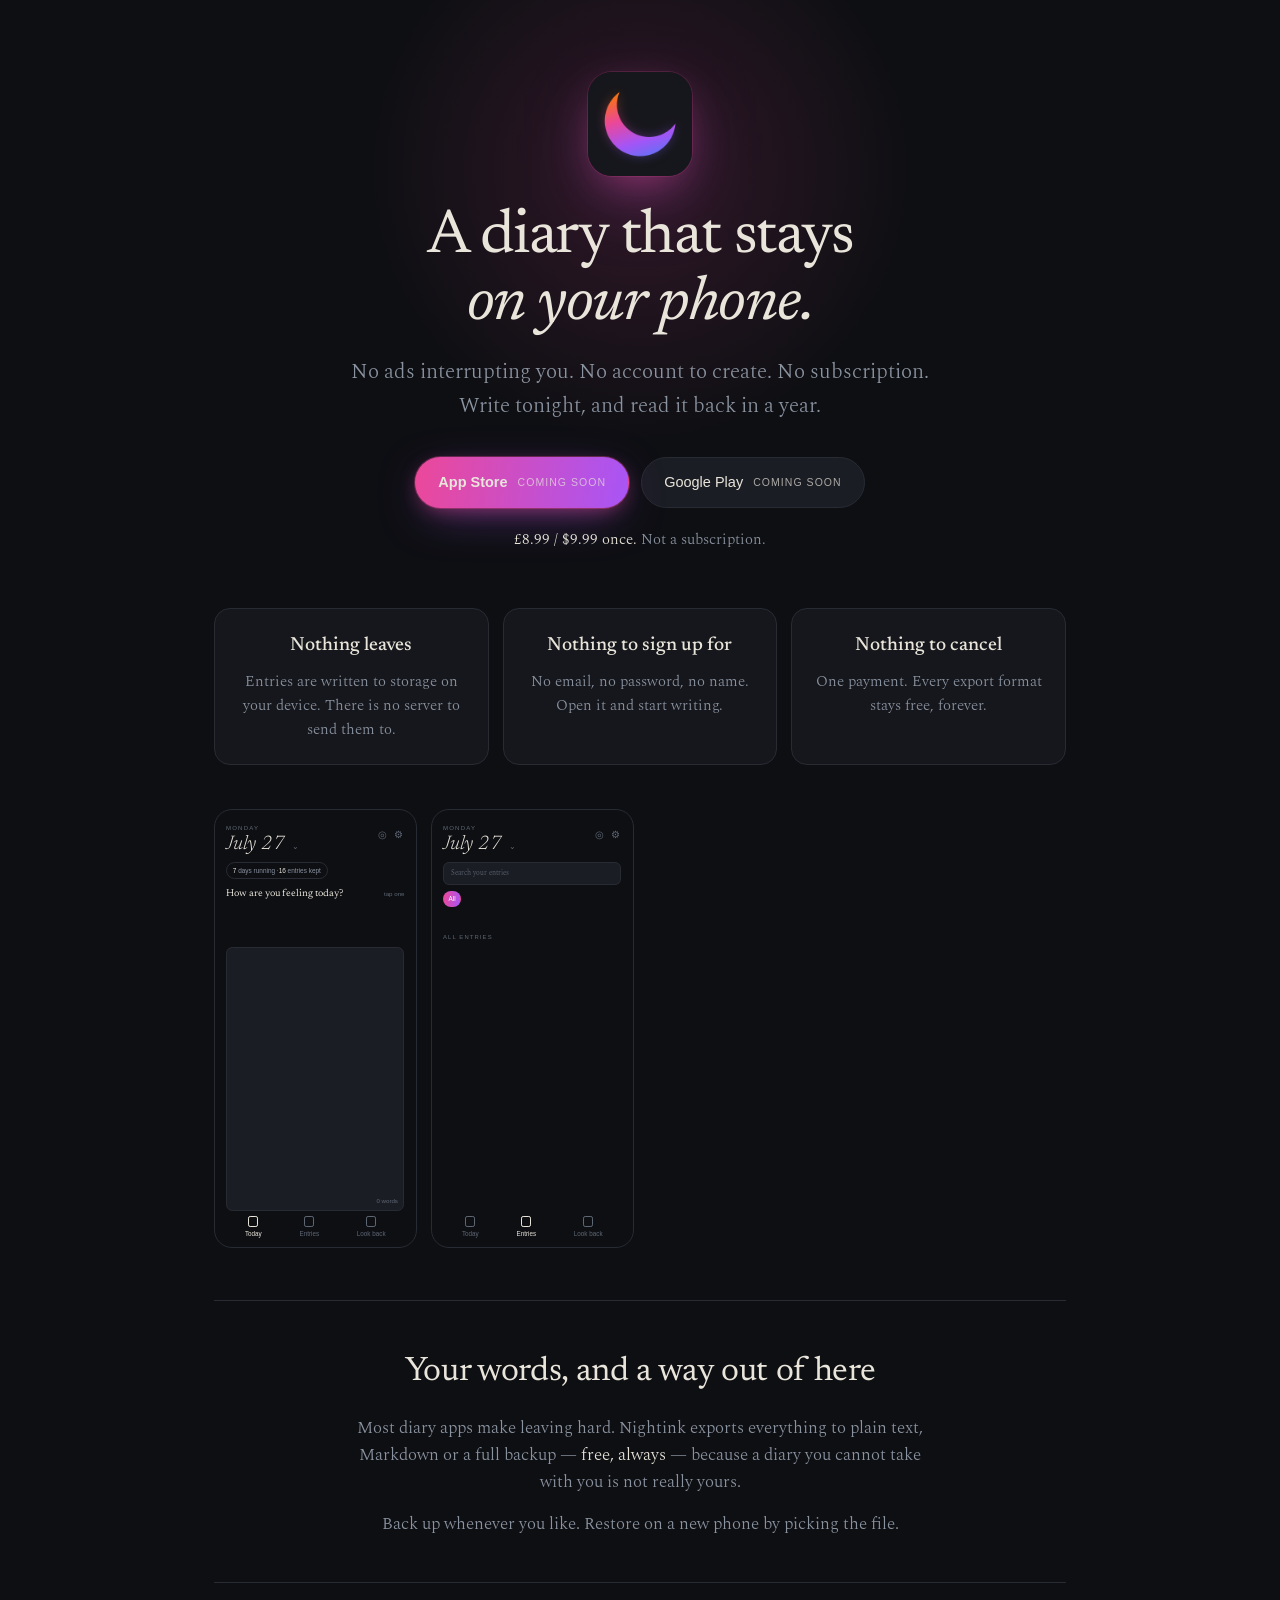
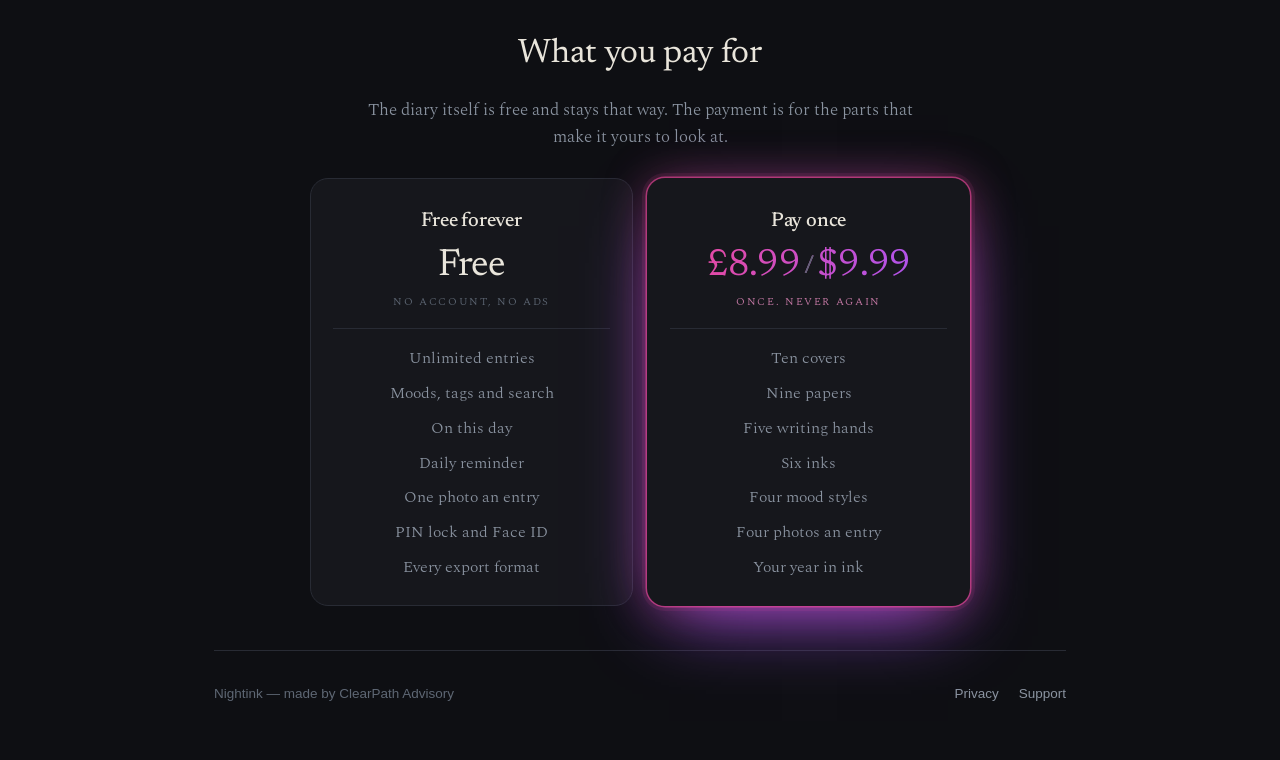
==== commit ebc0ea03: "Add files via upload" ====
--- a/index.html
+++ b/index.html
@@ -2,266 +2,661 @@
 <html lang="en">
 <head>
 <meta charset="utf-8">
-<meta name="viewport" content="width=device-width,initial-scale=1,viewport-fit=cover">
-<title>Duskloom — sound for sleep and focus, generated as it plays</title>
-<meta name="description" content="33 sound layers, synthesized on your device as you listen, so nothing ever loops. Free to try right here in the browser. One payment unlocks everything — no subscription.">
-<link rel="canonical" href="https://duskloom.app/">
-<meta property="og:title" content="Duskloom — sound that never repeats itself">
-<meta property="og:description" content="33 layers generated on your device as you listen. Nothing loops, nothing streams, nothing is collected.">
-<meta property="og:url" content="https://duskloom.app/">
+<meta name="viewport" content="width=device-width, initial-scale=1">
+<title>Nightink — a private diary that stays on your phone</title>
+<meta name="description" content="A diary with no ads, no account and no subscription. Everything you write stays on your device. Pay once.">
+<link rel="icon" href="/icon.png">
+<meta property="og:title" content="Nightink — a private diary that stays on your phone">
+<meta property="og:description" content="No ads. No account. No subscription. Everything you write stays on your device.">
+<meta property="og:image" content="https://nightink.app/og.png">
+<meta property="og:url" content="https://nightink.app">
 <meta property="og:type" content="website">
-<meta name="theme-color" content="#0B0910">
-<link rel="preconnect" href="https://fonts.googleapis.com">
-<link rel="preconnect" href="https://fonts.gstatic.com" crossorigin>
-<link href="https://fonts.googleapis.com/css2?family=Instrument+Sans:wght@400;500;600;700&display=swap" rel="stylesheet">
+<meta name="twitter:card" content="summary_large_image">
+<meta name="theme-color" content="#16171C">
 <style>
-  :root{
-    --ink:#F2EEF4; --dim:#9A92AC; --deep:#0B0910; --deep-2:#151020;
-    --line:rgba(255,255,255,.10); --panel:rgba(255,255,255,.05);
-    --accent:#7FD8C4; --warm:#E8A96B;
-  }
-  *{box-sizing:border-box}
-  html{scroll-behavior:smooth}
-  body{margin:0;background:var(--deep);color:var(--ink);
-    font-family:"Instrument Sans",-apple-system,BlinkMacSystemFont,"Segoe UI",Roboto,system-ui,sans-serif;
-    -webkit-font-smoothing:antialiased;line-height:1.6;overflow-x:hidden}
-  .wrap{max-width:1080px;margin:0 auto;padding:0 24px}
-  a{color:inherit}
-
-  /* ---------- nav ---------- */
-  nav{position:sticky;top:0;z-index:50;backdrop-filter:blur(18px);-webkit-backdrop-filter:blur(18px);
-    background:rgba(11,9,16,.72);border-bottom:1px solid var(--line)}
-  nav .wrap{display:flex;align-items:center;justify-content:space-between;height:62px}
-  .mark{font-weight:600;letter-spacing:-.01em;font-size:17px;text-decoration:none}
-  .mark span{font-weight:400;color:var(--dim)}
-  nav .links{display:flex;gap:22px;align-items:center;font-size:14.5px;color:var(--dim)}
-  nav .links a{text-decoration:none}
-  nav .links a:hover{color:var(--ink)}
-  @media(max-width:640px){ nav .links a.hide-s{display:none} }
-
-  /* ---------- hero ---------- */
-  header{position:relative;padding:78px 0 44px;text-align:center;overflow:hidden}
-  header::before{content:"";position:absolute;left:50%;top:-16%;width:min(150vw,1100px);height:min(150vw,1100px);
-    transform:translateX(-50%);border-radius:50%;pointer-events:none;
-    background:radial-gradient(38% 34% at 40% 36%,rgba(127,216,196,.30),transparent 70%),
-               radial-gradient(42% 38% at 66% 42%,rgba(160,110,255,.24),transparent 70%),
-               radial-gradient(44% 40% at 46% 66%,rgba(232,169,107,.20),transparent 70%);
-    filter:blur(70px);opacity:.85}
-  header .wrap{position:relative}
-  h1{font-size:clamp(38px,6.4vw,68px);line-height:1.04;letter-spacing:-.04em;font-weight:700;margin:0 0 18px}
-  h1 em{font-style:normal;color:var(--accent)}
-  .lede{font-size:clamp(17px,2.2vw,20px);color:var(--dim);max-width:46ch;margin:0 auto 30px;line-height:1.55}
-  .cta-row{display:flex;gap:12px;justify-content:center;flex-wrap:wrap}
-  .btn{display:inline-flex;align-items:center;gap:9px;height:54px;padding:0 24px;border-radius:27px;
-    text-decoration:none;font-weight:600;font-size:16px;border:none;cursor:pointer;transition:transform .16s}
-  .btn:active{transform:scale(.98)}
-  .btn-solid{background:var(--ink);color:var(--deep)}
-  .btn-ghost{background:var(--panel);color:var(--ink);border:1px solid var(--line)}
-  .note{font-size:13.5px;color:var(--dim);margin-top:16px}
-
-  /* ---------- the live app ---------- */
-  .demo{padding:26px 0 70px}
-  .demo-head{text-align:center;margin-bottom:22px}
-  .demo-head h2{font-size:clamp(24px,3.4vw,34px);letter-spacing:-.03em;margin:0 0 8px;font-weight:700}
-  .demo-head p{color:var(--dim);margin:0;font-size:15.5px}
-  .gallery{display:flex;gap:20px;overflow-x:auto;padding:6px 2px 22px;scroll-snap-type:x mandatory;
-    justify-content:flex-start;scrollbar-width:none}
-  .gallery::-webkit-scrollbar{display:none}
-  .gallery figure{margin:0;flex:0 0 auto;width:min(300px,74vw);scroll-snap-align:center}
-  .gallery img{display:block;width:100%;border-radius:30px;border:1px solid rgba(255,255,255,.14);
-    box-shadow:0 30px 70px rgba(0,0,0,.55),0 0 0 7px rgba(255,255,255,.03)}
-  .gallery figcaption{color:var(--dim);font-size:13.5px;margin-top:13px;text-align:center}
-  @media(min-width:900px){ .gallery{justify-content:center} }
-
-  /* ---------- claims ---------- */
-  section{padding:70px 0;border-top:1px solid var(--line)}
-  .kicker{font-size:12px;letter-spacing:.16em;text-transform:uppercase;color:var(--dim);margin:0 0 12px;font-weight:600}
-  h2.big{font-size:clamp(28px,4.2vw,44px);letter-spacing:-.035em;line-height:1.1;margin:0 0 18px;font-weight:700;max-width:20ch}
-  .body{color:var(--dim);font-size:16.5px;max-width:58ch}
-  .body strong{color:var(--ink);font-weight:600}
-  .two{display:grid;grid-template-columns:1fr 1fr;gap:46px;align-items:start}
-  @media(max-width:820px){ .two{grid-template-columns:1fr;gap:28px} }
-
-  .grid{display:grid;grid-template-columns:repeat(auto-fit,minmax(232px,1fr));gap:14px;margin-top:34px}
-  .card{background:var(--panel);border:1px solid var(--line);border-radius:20px;padding:20px}
-  .card h3{margin:0 0 7px;font-size:16.5px;letter-spacing:-.015em}
-  .card p{margin:0;color:var(--dim);font-size:14.5px;line-height:1.55}
-  .card .dot{width:9px;height:9px;border-radius:50%;background:var(--c,var(--accent));margin-bottom:13px}
-
-  .sounds{display:flex;flex-wrap:wrap;gap:7px;margin-top:26px}
-  .sounds span{font-size:13.5px;color:var(--dim);background:var(--panel);border:1px solid var(--line);
-    border-radius:999px;padding:6px 13px}
-
-  /* ---------- pricing ---------- */
-  .price{display:grid;grid-template-columns:1fr 1fr;gap:14px;margin-top:30px;max-width:760px}
-  @media(max-width:700px){ .price{grid-template-columns:1fr} }
-  .pc{background:var(--panel);border:1px solid var(--line);border-radius:22px;padding:22px}
-  .pc.us{border-color:var(--accent);background:rgba(127,216,196,.07)}
-  .pc .h{display:flex;justify-content:space-between;align-items:baseline;gap:12px;margin-bottom:12px}
-  .pc .h b{font-size:17px;letter-spacing:-.015em}
-  .pc .h i{font-style:normal;font-size:15px;color:var(--dim)}
-  .pc.us .h i{color:var(--accent);font-weight:600}
-  .dots{display:flex;gap:5px;flex-wrap:wrap;align-items:center;margin-bottom:12px}
-  .dots u{width:10px;height:10px;border-radius:50%;background:var(--dim);opacity:.4;text-decoration:none}
-  .dots u.on{opacity:.85}
-  .pc.us .dots u{background:var(--accent);opacity:1;width:12px;height:12px}
-  .pc p{margin:0;font-size:14.5px;color:var(--dim)}
-
-  /* ---------- faq ---------- */
-  details{border-bottom:1px solid var(--line);padding:16px 0}
-  summary{cursor:pointer;font-size:17px;font-weight:600;letter-spacing:-.015em;list-style:none;
-    display:flex;justify-content:space-between;gap:16px}
-  summary::-webkit-details-marker{display:none}
-  summary::after{content:"+";color:var(--dim);font-weight:400}
-  details[open] summary::after{content:"–"}
-  details p{color:var(--dim);font-size:15.5px;margin:11px 0 0;max-width:64ch}
-
-  footer{border-top:1px solid var(--line);padding:40px 0 60px;color:var(--dim);font-size:14px}
-  footer .wrap{display:flex;justify-content:space-between;gap:20px;flex-wrap:wrap}
-  footer a{text-decoration:none}
-  footer a:hover{color:var(--ink)}
-  @media (prefers-reduced-motion:reduce){ *{transition:none!important} }
+@font-face{font-family:'Newsreader';font-style:normal;font-weight:200 800;font-display:swap;
+ src:url('/fonts/newsreader-var.woff2') format('woff2');
+ unicode-range:U+0000-00FF,U+0131,U+0152-0153,U+2000-206F,U+2122,U+FEFF,U+FFFD}
+@font-face{font-family:'Newsreader';font-style:italic;font-weight:200 800;font-display:swap;
+ src:url('/fonts/newsreader-var-italic.woff2') format('woff2');
+ unicode-range:U+0000-00FF,U+0131,U+0152-0153,U+2000-206F,U+2122,U+FEFF,U+FFFD}
+@font-face{font-family:'Spectral';font-style:normal;font-weight:300;font-display:swap;
+ src:url('/fonts/spectral-300.woff2') format('woff2');
+ unicode-range:U+0000-00FF,U+0131,U+0152-0153,U+2000-206F,U+2122,U+FEFF,U+FFFD}
+
+:root{
+  --ink:#0E0F13; --lift:#16171C; --card:#1B1D24; --rule:#282B34;
+  --paper:#E9E5DB; --faint:#8A93A0; --dim:#5E6774;
+  --g:linear-gradient(100deg,#EC4899,#A855F7);
+  --display:"Newsreader",ui-serif,Georgia,serif;
+  --body:"Spectral",ui-serif,Georgia,serif;
+  --ui:-apple-system,BlinkMacSystemFont,"Segoe UI",Roboto,sans-serif;
+}
+*,*::before,*::after{box-sizing:border-box}
+body{margin:0;background:var(--ink);color:var(--paper);font-family:var(--ui);
+ line-height:1.6;-webkit-font-smoothing:antialiased}
+a{color:inherit}
+.wrap{max-width:900px;margin:0 auto;padding:0 24px}
+
+/* ---------- hero ---------- */
+header{padding:72px 0 0;text-align:center;position:relative;overflow:hidden}
+header::before{content:"";position:absolute;left:50%;top:-140px;transform:translateX(-50%);
+ width:620px;height:620px;border-radius:50%;
+ background:radial-gradient(circle,rgba(236,72,153,.16),transparent 62%);pointer-events:none}
+.mark{width:104px;height:104px;border-radius:24px;position:relative;margin:0 auto 28px;display:block;
+ box-shadow:0 0 0 1px rgba(236,72,153,.18),
+            0 14px 44px -14px rgba(236,72,153,.55),
+            0 24px 80px -24px rgba(168,85,247,.55)}
+h1{font-family:var(--display);font-size:clamp(38px,7vw,62px);line-height:1.08;
+ font-weight:400;margin:0 0 18px;letter-spacing:-.02em;position:relative}
+h1 em{font-style:italic}
+.lede{font-family:var(--body);font-weight:300;font-size:clamp(17px,2.4vw,21px);
+ color:var(--faint);max-width:30em;margin:0 auto 34px;position:relative}
+
+.badges{display:flex;gap:12px;justify-content:center;flex-wrap:wrap;position:relative}
+.badge{display:inline-flex;align-items:center;gap:10px;padding:13px 22px;border-radius:999px;
+ background:var(--card);border:1px solid var(--rule);text-decoration:none;font-size:14.5px;
+ transition:border-color .2s,transform .12s}
+.badge:hover{border-color:rgba(236,72,153,.38);transform:translateY(-1px);
+ box-shadow:0 10px 30px -18px rgba(236,72,153,.8)}
+.badge.primary{background-image:var(--g);border-color:transparent;font-weight:600;position:relative;
+ box-shadow:0 0 0 1px rgba(236,72,153,.35),
+            0 6px 20px -6px rgba(236,72,153,.55),
+            0 12px 46px -12px rgba(168,85,247,.55);
+ animation:breathe 5.5s ease-in-out infinite}
+.badge.primary:hover{transform:translateY(-2px);
+ box-shadow:0 0 0 1px rgba(236,72,153,.55),
+            0 8px 26px -6px rgba(236,72,153,.8),
+            0 18px 60px -14px rgba(168,85,247,.75)}
+/* a slow, shallow pulse — enough to catch the eye, not enough to nag */
+@keyframes breathe{
+  0%,100%{box-shadow:0 0 0 1px rgba(236,72,153,.35),
+                     0 6px 20px -6px rgba(236,72,153,.50),
+                     0 12px 46px -12px rgba(168,85,247,.45)}
+  50%    {box-shadow:0 0 0 1px rgba(236,72,153,.50),
+                     0 6px 24px -6px rgba(236,72,153,.72),
+                     0 16px 58px -12px rgba(168,85,247,.68)}}
+.badge small{display:block;font-size:10.5px;letter-spacing:.1em;text-transform:uppercase;
+ opacity:.7;font-weight:400}
+.soon{color:var(--faint);font-size:15px;margin-top:20px;position:relative;
+ font-family:var(--body);font-weight:300}
+.soon b{color:var(--paper);font-weight:400}
+
+/* ---------- claims ---------- */
+.claims{display:grid;grid-template-columns:repeat(auto-fit,minmax(190px,1fr));gap:14px;
+ margin:56px 0 0}
+.claim{background:var(--lift);border:1px solid var(--rule);border-radius:16px;padding:22px;
+ transition:border-color .25s,box-shadow .25s,transform .18s}
+.claim:hover{border-color:rgba(236,72,153,.34);transform:translateY(-2px);
+ box-shadow:0 14px 40px -22px rgba(236,72,153,.75)}
+.claim h3{font-family:var(--display);font-size:19px;font-weight:500;margin:0 0 8px}
+.claim p{font-family:var(--body);font-weight:300;font-size:15px;color:var(--faint);margin:0}
+
+/* ---------- shots ---------- */
+.shots{display:grid;grid-template-columns:repeat(4,1fr);gap:14px;padding:44px 0 8px}
+.shots img{width:100%;height:auto;border-radius:18px;border:1px solid var(--rule);display:block}
+
+section{padding:44px 0 0;border-top:1px solid var(--rule);margin-top:44px;text-align:center}
+section h2{font-family:var(--display);font-size:clamp(26px,4vw,34px);font-weight:400;
+ margin:0 0 16px;letter-spacing:-.01em}
+section p{font-family:var(--body);font-weight:300;font-size:17px;color:var(--faint);
+ max-width:34em;margin:0 auto 14px}
+section p:last-child{margin-bottom:0}
+section p strong{color:var(--paper);font-weight:400}
+
+.split{display:grid;grid-template-columns:1fr 1fr;gap:14px;margin:26px auto 8px;max-width:660px}
+.split > div{background:var(--lift);border:1px solid var(--rule);border-radius:18px;
+ padding:26px 22px 24px;text-align:center}
+/* the paid side gets the accent, so the two are told apart at a glance */
+.split > div.paid{border-color:transparent;position:relative;
+ box-shadow:0 0 0 1.5px rgba(236,72,153,.62),
+            0 0 0 5px rgba(236,72,153,.10),
+            0 0 46px -2px rgba(236,72,153,.34),
+            0 26px 74px -22px rgba(168,85,247,1);
+ animation:cardGlow 6.5s ease-in-out infinite}
+@keyframes cardGlow{
+  0%,100%{box-shadow:0 0 0 1.5px rgba(236,72,153,.55),
+                     0 0 0 5px rgba(236,72,153,.08),
+                     0 0 38px -4px rgba(236,72,153,.26),
+                     0 22px 64px -24px rgba(168,85,247,.85)}
+  50%    {box-shadow:0 0 0 1.5px rgba(236,72,153,.75),
+                     0 0 0 6px rgba(236,72,153,.14),
+                     0 0 56px 0px rgba(236,72,153,.42),
+                     0 30px 84px -20px rgba(168,85,247,1)}}
+
+/* header is a real heading now: display serif, paper white, twice the size of
+   the list beneath it, with a caption and a rule to close the block off */
+.split h4{font-family:var(--display);font-size:20px;font-weight:500;color:var(--paper);
+ margin:0 0 5px;letter-spacing:-.01em;text-transform:none}
+.split .price{font-family:var(--display);font-size:38px;line-height:1;font-weight:400;
+ color:var(--paper);margin:10px 0 8px;letter-spacing:-.02em}
+.split .price .sep{color:var(--dim);font-size:26px;margin:0 4px;vertical-align:2px}
+.split > div.paid .price{background-image:var(--g);-webkit-background-clip:text;
+ background-clip:text;color:transparent}
+.split .note{font-size:11px;letter-spacing:.15em;text-transform:uppercase;color:var(--dim);
+ margin:0 0 18px;padding-bottom:18px;border-bottom:1px solid var(--rule)}
+.split > div.paid .note{color:#C97BA8}
+
+.split ul{list-style:none;margin:0;padding:0;font-family:var(--body);font-weight:300;
+ font-size:15.5px;color:var(--faint)}
+.split li{margin-bottom:10px}
+.split li:last-child{margin-bottom:0}
+
+footer{padding:32px 0 56px;border-top:1px solid var(--rule);margin-top:44px;
+ display:flex;justify-content:space-between;gap:20px;flex-wrap:wrap;
+ font-size:13.5px;color:var(--dim)}
+footer a{color:var(--faint);text-decoration:none;margin-left:20px}
+footer a:hover{color:#F0A8CE;text-shadow:0 0 18px rgba(236,72,153,.5)}
+footer .links{display:flex;gap:0}
+
+@media (max-width:760px){
+  .shots{display:flex;gap:14px;overflow-x:auto;margin:0 -24px;
+   padding-left:24px;padding-right:24px;scrollbar-width:none}
+  .shots::-webkit-scrollbar{display:none}
+  .shots img{width:196px;flex:none}
+}
+@media (max-width:620px){
+  .split{grid-template-columns:1fr}
+  footer{flex-direction:column;gap:14px}
+  footer a{margin:0 20px 0 0}
+}
+@media (prefers-reduced-motion:reduce){
+  *{transition:none!important}
+  .badge.primary,.split > div.paid{animation:none!important}
+}
+/* ── Nightink · live screens ─────────────────────────────────────── */
+/* the panel sits where an <img> sat, styled the same way */
+.shots > .nk{
+  width:100%;
+  aspect-ratio:1179/2556;
+  border-radius:18px;
+  border:1px solid var(--rule);
+  background:var(--ink);
+  overflow:hidden;
+  position:relative;
+  container-type:inline-size;   /* the CARD is the container… */
+  opacity:0;transform:translateY(18px);
+  transition:opacity .8s cubic-bezier(.2,.7,.2,1),transform .8s cubic-bezier(.2,.7,.2,1);
+}
+/* …and this inner layer QUERIES it. An element cannot query itself, which is
+   why the font-size has to live one level down. */
+.shots > .nk > .nk-s{
+  position:absolute;inset:0;
+  display:flex;flex-direction:column;
+  padding:7% 5.5% 0;
+  font-size:7px;        /* fallback where container units are unsupported */
+  font-size:3.5cqw;
+  line-height:1.5;
+}
+.shots > .nk.in{opacity:1;transform:none}
+
+/* ── shared chrome ── */
+.nk-hd{display:flex;justify-content:space-between;align-items:flex-start;margin-bottom:1.1em}
+.nk-dw{font-family:var(--ui);font-size:.86em;font-weight:500;letter-spacing:.2em;color:var(--dim)}
+.nk-dt{font-family:var(--display);font-style:italic;font-weight:300;font-size:2.8em;
+  line-height:1;margin-top:.08em;color:var(--paper)}
+.nk-dt b{font-weight:300;font-style:normal;color:var(--dim);font-size:.4em;margin-left:.3em}
+.nk-ic{color:var(--dim);font-size:1.4em;margin-top:.4em;letter-spacing:.2em}
+.nk-sc{font-family:var(--ui);font-size:.84em;font-weight:500;letter-spacing:.19em;
+  color:var(--dim);text-transform:uppercase;margin:1.2em 0 .7em}
+.nk-tb{margin-top:auto;display:flex;justify-content:space-around;padding:.9em 0 1.4em;
+  color:var(--dim);font-family:var(--ui);font-size:.9em}
+.nk-tb span{display:flex;flex-direction:column;align-items:center;gap:.35em}
+.nk-tb .on{color:var(--paper)}
+.nk-tb i{width:1.6em;height:1.6em;border-radius:.34em;border:1px solid currentColor;display:block}
+
+/* ── 1 · write ── */
+.nk-pl{display:inline-flex;align-self:flex-start;border:1px solid var(--rule);
+  border-radius:999px;padding:.4em .9em;font-family:var(--ui);font-size:.92em;color:var(--faint)}
+.nk-pl b{color:var(--paper);font-weight:500}
+.nk-ak{display:flex;justify-content:space-between;align-items:baseline;margin:1.2em 0 .7em}
+.nk-ak i{font-family:var(--display);font-size:1.45em;font-style:normal;color:var(--paper)}
+.nk-ak s{font-family:var(--ui);font-size:.88em;color:var(--dim);text-decoration:none}
+.nk-md{display:flex;gap:.55em}
+.nk-md i{flex:1;aspect-ratio:1;border-radius:50%;display:block;transform:scale(0);
+  transition:transform .55s cubic-bezier(.3,1.6,.5,1),box-shadow .4s}
+.nk-md i.pop{transform:scale(1)}
+.nk-md i.sel{box-shadow:0 0 0 .12em var(--paper),0 0 1em rgba(236,72,153,.45)}
+.nk-cd{margin-top:1em;border:1px solid var(--rule);border-radius:.9em;background:var(--card);
+  padding:1em .9em;flex:1;position:relative;overflow:hidden}
+.nk-tt{font-family:var(--display);font-size:1.45em;color:var(--paper);min-height:1.3em}
+.nk-bd{font-family:var(--body);font-weight:300;font-size:1.2em;line-height:1.72;
+  color:var(--faint);margin-top:.6em}
+.nk-cr{display:inline-block;width:.06em;height:1em;background:#EC4899;
+  vertical-align:-.14em;animation:nkBlink 1.05s steps(2) infinite}
+@keyframes nkBlink{50%{opacity:0}}
+.nk-wc{position:absolute;right:.9em;bottom:.8em;font-family:var(--ui);font-size:.88em;color:var(--dim)}
+
+/* ── 2 · entries ── */
+.nk-sr{border:1px solid var(--rule);border-radius:.8em;padding:.72em .9em;color:var(--dim);
+  font-family:var(--body);font-weight:300;font-size:1.04em;background:var(--card)}
+.nk-tr{display:flex;flex-wrap:wrap;gap:.42em;margin-top:.8em}
+.nk-tg{border:1px solid var(--rule);border-radius:999px;padding:.34em .72em;
+  font-family:var(--ui);font-size:.9em;color:var(--faint);
+  opacity:0;transform:translateY(.4em);transition:.42s cubic-bezier(.2,.8,.2,1)}
+.nk-tg.in{opacity:1;transform:none}
+.nk-tg.on{background-image:var(--g);color:#fff;border-color:transparent;font-weight:500}
+.nk-en{border-left:1px solid var(--rule);padding-left:.8em;margin-top:.95em;
+  opacity:0;transform:translateX(-.5em);transition:.55s cubic-bezier(.2,.8,.2,1)}
+.nk-en.in{opacity:1;transform:none}
+.nk-en u{display:block;font-family:var(--display);font-style:italic;font-size:1em;
+  color:var(--dim);text-decoration:none}
+.nk-en b{display:block;font-family:var(--display);font-weight:400;font-size:1.3em;
+  color:var(--paper);margin:.12em 0}
+.nk-en p{font-family:var(--body);font-weight:300;font-size:1.08em;color:var(--faint);
+  margin:0;overflow:hidden;text-overflow:ellipsis;white-space:nowrap}
+.nk-en em{display:inline-flex;align-items:center;gap:.3em;font-style:normal;
+  font-family:var(--ui);font-size:.9em;color:var(--dim);margin:.35em .7em 0 0}
+.nk-en em s{width:.5em;height:.5em;border-radius:50%;display:block;text-decoration:none}
+
+/* ── 3 · year ── */
+.nk-em{text-align:center;margin:2.2em 0 1.5em}
+.nk-em b{font-family:var(--display);font-weight:400;font-size:1.45em;color:var(--paper);
+  display:block;margin-bottom:.45em}
+.nk-em p{font-family:var(--body);font-weight:300;font-size:1em;color:var(--faint);
+  margin:0;line-height:1.55}
+.nk-ht{display:grid;grid-template-columns:repeat(19,1fr);gap:.12em;margin-top:.7em}
+.nk-ht i{aspect-ratio:1;border-radius:.08em;background:#1A1D24;display:block;
+  transition:background .5s ease}
+.nk-ky{display:flex;align-items:center;gap:.28em;margin-top:.8em;
+  font-family:var(--ui);font-size:.86em;color:var(--dim)}
+.nk-ky s{width:.6em;height:.6em;border-radius:.08em;display:block;text-decoration:none}
+.nk-ky span{margin-left:.3em}
+
+/* ── 4 · look ── */
+.nk-sh{display:flex;justify-content:space-between;align-items:flex-start;margin-top:1.2em}
+.nk-sh b{font-family:var(--display);font-weight:400;font-size:1.7em;color:var(--paper)}
+.nk-sh i{color:var(--dim);font-size:1.4em;font-style:normal}
+.nk-bl{font-family:var(--body);font-weight:300;font-size:1em;color:var(--faint);
+  margin:.45em 0 0;line-height:1.55}
+.nk-cvs{display:grid;grid-template-columns:repeat(3,1fr);gap:.5em;margin-top:.7em}
+.nk-cv{border:1px solid var(--rule);border-radius:.55em;padding:.52em .48em .42em;
+  opacity:0;transform:scale(.9);transition:.45s cubic-bezier(.3,1.3,.5,1)}
+.nk-cv.in{opacity:1;transform:none}
+.nk-cv.sel{border-color:rgba(236,72,153,.62);
+  box-shadow:0 0 0 .06em rgba(236,72,153,.5),0 0 1em -.1em rgba(168,85,247,.6)}
+.nk-cv u{display:flex;gap:.22em;margin-bottom:1.4em;text-decoration:none}
+.nk-cv u s{width:.4em;height:.4em;border-radius:50%;display:block;text-decoration:none}
+.nk-cv em{font-family:var(--ui);font-style:normal;font-size:.88em;color:var(--dim)}
+.nk-cv.sel em{color:var(--paper)}
+
+/* mobile: your .shots already scrolls below 760px — the panel just needs
+   the same fixed width the images had */
+@media (max-width:760px){
+  .shots > .nk{width:196px;flex:none}
+  .shots > .nk > .nk-s{font-size:6.9px;font-size:3.5cqw}
+}
+
+@media (prefers-reduced-motion:reduce){
+  .shots > .nk,.nk-md i,.nk-tg,.nk-en,.nk-cv{opacity:1;transform:none;transition:none}
+  .nk-cr{animation:none}
+}
 </style>
 </head>
 <body>
 
-<nav>
-  <div class="wrap">
-    <a class="mark" href="/">Dusk<span>loom</span></a>
+<div class="wrap">
+  <header>
+    <img class="mark" src="/icon.png" alt="Nightink">
+    <h1>A diary that stays<br><em>on your phone.</em></h1>
+    <p class="lede">No ads interrupting you. No account to create. No subscription.
+      Write tonight, and read it back in a year.</p>
+
+    <div class="badges">
+      <a class="badge primary" href="#" id="ios">App Store<small>Coming soon</small></a>
+      <a class="badge" href="#" id="play">Google Play<small>Coming soon</small></a>
+    </div>
+    <p class="soon"><b>£8.99 / $9.99 once.</b> Not a subscription.</p>
+
+    <div class="claims">
+      <div class="claim"><h3>Nothing leaves</h3>
+        <p>Entries are written to storage on your device. There is no server to send them to.</p></div>
+      <div class="claim"><h3>Nothing to sign up for</h3>
+        <p>No email, no password, no name. Open it and start writing.</p></div>
+      <div class="claim"><h3>Nothing to cancel</h3>
+        <p>One payment. Every export format stays free, forever.</p></div>
+    </div>
+  </header>
+
+  <div class="shots">
+    <div class="nk" aria-label="Writing an entry">
+      <div class="nk-s">        <div class="nk-hd">
+          <div><div class="nk-dw">MONDAY</div><div class="nk-dt">July 27 <b>⌄</b></div></div>
+          <div class="nk-ic">◎ ⚙</div>
+        </div>
+        <span class="nk-pl"><b id="nkRun">0</b>&nbsp;days running · <b id="nkKept">0</b>&nbsp;entries kept</span>
+        <div class="nk-ak"><i>How are you feeling today?</i><s>tap one</s></div>
+        <div class="nk-md" id="nkMoods">
+          <i style="background:#7E4553"></i><i style="background:#3D4A57"></i>
+          <i style="background:#4A5058"></i><i style="background:#2F5F72"></i>
+          <i style="background:#3FA093"></i>
+        </div>
+        <div class="nk-cd">
+          <div class="nk-tt" id="nkTtl"></div>
+          <div class="nk-bd" id="nkBdy"></div>
+          <span class="nk-wc" id="nkWc">0 words</span>
+        </div>
+        <div class="nk-tb"><span class="on"><i></i>Today</span><span><i></i>Entries</span><span><i></i>Look back</span></div>
+      </div>
+    </div>
+
+    <div class="nk" aria-label="Browsing past entries">
+      <div class="nk-s">        <div class="nk-hd">
+          <div><div class="nk-dw">MONDAY</div><div class="nk-dt">July 27 <b>⌄</b></div></div>
+          <div class="nk-ic">◎ ⚙</div>
+        </div>
+        <div class="nk-sr">Search your entries</div>
+        <div class="nk-tr">
+          <span class="nk-tg on">All</span><span class="nk-tg">💼 work</span><span class="nk-tg">👥 people</span>
+          <span class="nk-tg">💪 body</span><span class="nk-tg">🏠 home</span><span class="nk-tg">💰 money</span>
+          <span class="nk-tg">💡 idea</span><span class="nk-tg">✈️ travel</span><span class="nk-tg">❤️ love</span>
+        </div>
+        <div class="nk-sc">All entries</div>
+        <div class="nk-en"><u>July 27, 2026</u><b>The long way home</b>
+          <p>Walked back along the river instead of taking…</p>
+          <em><s style="background:#2F5F72"></s>people</em><em><s style="background:#A855F7"></s>travel</em></div>
+        <div class="nk-en"><u>July 26, 2026</u><b>Slow Tuesday</b>
+          <p>Nothing much happened, which was the best…</p>
+          <em><s style="background:#C08A3A"></s>home</em></div>
+        <div class="nk-en"><u>July 25, 2026</u><b>It went well</b>
+          <p>The presentation I'd been dreading for a…</p>
+          <em><s style="background:#3FA093"></s>work</em></div>
+        <div class="nk-tb"><span><i></i>Today</span><span class="on"><i></i>Entries</span><span><i></i>Look back</span></div>
+      </div>
+    </div>
+
+    <div class="nk" aria-label="A year of entries shown as colour">
+      <div class="nk-s">        <div class="nk-hd">
+          <div><div class="nk-dw">MONDAY</div><div class="nk-dt">July 27 <b>⌄</b></div></div>
+          <div class="nk-ic">◎ ⚙</div>
+        </div>
+        <div class="nk-sc">On this day</div>
+        <div class="nk-em"><b>Not yet.</b>
+          <p>Once you have been writing a year, today's page brings back the same date from every year before it.</p></div>
+        <div class="nk-sc">Your year in ink</div>
+        <div class="nk-ht" id="nkHeat"></div>
+        <div class="nk-ky">
+          <s style="background:#3A2440"></s><s style="background:#6B2F58"></s>
+          <s style="background:#A83E70"></s><s style="background:#EC4899"></s><s style="background:#C88BE8"></s>
+          <span>heavy · light · <b id="nkDays">0</b> days</span></div>
+        <div class="nk-tb"><span><i></i>Today</span><span><i></i>Entries</span><span class="on"><i></i>Look back</span></div>
+      </div>
+    </div>
+
+    <div class="nk" aria-label="Choosing covers and papers">
+      <div class="nk-s">        <div class="nk-sh"><b>Make it yours</b><i>✕</i></div>
+        <p class="nk-bl">Eleven covers, four ways to mark a mood, nine papers, five hands and six inks to write in.</p>
+        <div class="nk-sc">Cover</div>
+        <div class="nk-cvs" id="nkCovers"></div>
+        <div class="nk-tb"><span><i></i>Today</span><span><i></i>Entries</span><span><i></i>Look back</span></div>
+      </div>
+    </div>
+  </div>
+
+  <section>
+    <h2>Your words, and a way out of here</h2>
+    <p>Most diary apps make leaving hard. Nightink exports everything to plain text,
+      Markdown or a full backup — <strong>free, always</strong> — because a diary you
+      cannot take with you is not really yours.</p>
+    <p>Back up whenever you like. Restore on a new phone by picking the file.</p>
+  </section>
+
+  <section>
+    <h2>What you pay for</h2>
+    <p>The diary itself is free and stays that way. The payment is for the parts
+      that make it yours to look at.</p>
+    <div class="split">
+      <div>
+        <h4>Free forever</h4>
+        <p class="price">Free</p>
+        <p class="note">No account, no ads</p>
+        <ul><li>Unlimited entries</li><li>Moods, tags and search</li>
+        <li>On this day</li><li>Daily reminder</li><li>One photo an entry</li>
+        <li>PIN lock and Face ID</li><li>Every export format</li></ul></div>
+      <div class="paid">
+        <h4>Pay once</h4>
+        <p class="price">£8.99<span class="sep">/</span>$9.99</p>
+        <p class="note">Once. Never again</p>
+        <ul><li>Ten covers</li><li>Nine papers</li><li>Five writing hands</li>
+        <li>Six inks</li><li>Four mood styles</li><li>Four photos an entry</li>
+        <li>Your year in ink</li></ul></div>
+    </div>
+  </section>
+
+  <footer>
+    <div>Nightink — made by ClearPath Advisory</div>
     <div class="links">
-      <a href="#screens">Screens</a>
-      <a href="#sounds" class="hide-s">Sounds</a>
-      <a href="#price">Price</a>
       <a href="/privacy">Privacy</a>
-    </div>
-  </div>
-</nav>
-
-<header>
-  <div class="wrap">
-    <h1>Sound that <em>never repeats</em> itself</h1>
-    <p class="lede">Duskloom makes sound instead of playing it. Thirty-three layers, synthesized on your device as you listen — so there is no loop to notice at three in the morning.</p>
-    <div class="cta-row">
-      <!-- Replace both with the official Apple and Google badge artwork before launch -->
-      <a class="btn btn-solid" href="#" id="ios">Download on the App Store</a>
-      <a class="btn btn-ghost" href="#" id="play">Get it on Google Play</a>
-    </div>
-    <p class="note">Free to use, with no account and no sign-up. One payment unlocks everything.</p>
-  </div>
-</header>
-
-<div class="demo" id="screens">
-  <div class="wrap">
-    <div class="demo-head">
-      <h2>What it looks like</h2>
-      <p>The bloom takes its colour from whatever you are playing.</p>
-    </div>
-    <div class="gallery">
-      <figure><img src="/shots/1-hero.png" alt="Duskloom playing a deep sleep mix at night" loading="lazy"><figcaption>Three layers, and a screen that follows them</figcaption></figure>
-      <!-- Drop 2-sounds.png, 3-colour.png, 4-timer.png, 5-breathe.png and 6-mixes.png
-           into /shots and add a <figure> for each. -->
-    </div>
-  </div>
+      <a href="/support">Support</a>
+    </div>
+  </footer>
 </div>
 
-<section id="how">
-  <div class="wrap two">
-    <div>
-      <p class="kicker">Why it sounds different</p>
-      <h2 class="big">Every competitor is playing you a recording</h2>
-    </div>
-    <div class="body">
-      <p>A rain track is a few seconds of audio repeating for eight hours. Once you have heard the seam, you cannot unhear it — and at 3am you have nothing to do but listen for it.</p>
-      <p><strong>Duskloom has no audio files at all.</strong> Rain is noise through filters with individual drops landing at random. Ocean waves swell every eight to fifteen seconds and never twice the same. A fireplace is a bed of embers with crackles scheduled as they happen.</p>
-      <p>Because it generates rather than streams, it works in airplane mode, in a basement, on a flight. It makes <strong>no network requests at all</strong> — there is nothing to collect and no account to make.</p>
-    </div>
-  </div>
-
-  <div class="wrap">
-    <div class="grid">
-      <div class="card"><div class="dot" style="--c:#7FD8C4"></div><h3>Nothing loops</h3><p>Two nights of the same mix are never the same audio. There is no seam because there is no recording.</p></div>
-      <div class="card"><div class="dot" style="--c:#8FB6F0"></div><h3>Fades, never cuts</h3><p>The sleep timer ramps to silence across the final minute. The ending is what wakes you.</p></div>
-      <div class="card"><div class="dot" style="--c:#E8A96B"></div><h3>Plays with the screen locked</h3><p>All night, in your hand or on the floor, with a wake alarm that fades the mix down before it rings.</p></div>
-      <div class="card"><div class="dot" style="--c:#F0879B"></div><h3>Colour follows the sound</h3><p>Every layer has its own hue. The whole screen takes the blend of whatever you are playing.</p></div>
-    </div>
-  </div>
-</section>
-
-<section id="sounds">
-  <div class="wrap">
-    <p class="kicker">The library</p>
-    <h2 class="big">Thirty-three layers. Mix as many as you like.</h2>
-    <p class="body">Each has its own level, so a fan under brown noise under rain is one sound rather than three. Save the ones that work.</p>
-    <div class="sounds">
-      <span>White</span><span>Pink</span><span>Brown</span><span>Green</span><span>Blue</span><span>Grey</span><span>Violet</span>
-      <span>Rain</span><span>Rain on a tent</span><span>Distant thunder</span><span>Wind</span><span>Snowstorm</span>
-      <span>Ocean waves</span><span>Lake shore</span><span>Stream</span><span>Waterfall</span><span>Underwater</span>
-      <span>Box fan</span><span>Air purifier</span><span>Washing machine</span><span>Vacuum</span><span>Airplane cabin</span><span>Driving in rain</span><span>Fireplace</span>
-      <span>Heartbeat</span><span>Cat purring</span><span>Shushing</span><span>Womb</span><span>Crickets</span>
-      <span>Binaural beat</span><span>Isochronic pulse</span><span>Held drone</span><span>Singing bowl</span>
-    </div>
-  </div>
-</section>
-
-<section id="price">
-  <div class="wrap">
-    <p class="kicker">Price</p>
-    <h2 class="big">One payment. Not one a month.</h2>
-    <p class="body">Duskloom is free forever with all seven noise colours and seven more sounds, unlimited playback, the sleep timer and the breathing guide. One purchase adds the remaining nineteen sounds, unlimited saved mixes and the wake alarm.</p>
-    <div class="price">
-      <div class="pc">
-        <div class="h"><b>Most sound apps</b><i>$5–10 every month</i></div>
-        <div class="dots"><u class="on"></u><u class="on"></u><u class="on"></u><u></u><u></u><u></u><u></u><u></u><u></u><u></u><u></u><u></u></div>
-        <p>A payment every month for as long as you keep it.</p>
-      </div>
-      <div class="pc us">
-        <div class="h"><b>Duskloom</b><i>$14.99</i></div>
-        <div class="dots"><u></u></div>
-        <p>One payment. Nothing after it, ever.</p>
-      </div>
-    </div>
-    <p class="body" style="margin-top:22px">We host nothing and stream nothing, so there is no running cost to pass on to you. That is the entire reason this can be a single purchase.</p>
-  </div>
-</section>
-
-<section id="faq">
-  <div class="wrap">
-    <p class="kicker">Questions</p>
-    <h2 class="big">Reasonable things to ask</h2>
-    <div style="margin-top:26px">
-      <details><summary>Does it really not loop?</summary><p>Really. There are no audio files in the app to loop. Noise is generated sample by sample, and events like raindrops, thunder and crackles are scheduled at random times as they occur. You can leave the same mix running for eight hours and no two minutes will be identical.</p></details>
-      <details><summary>Will it keep playing when my phone locks?</summary><p>Yes. It declares itself an audio app to iOS and runs a playback service on Android, so it plays all night with the screen off and shows on your lock screen.</p></details>
-      <details><summary>Do you collect anything?</summary><p>No, and not as a policy choice — the app makes no network requests, so there is no channel through which anything could leave your phone. Put it in airplane mode and it behaves identically. Your levels and saved mixes are stored on the device.</p></details>
-      <details><summary>What is free, exactly?</summary><p>All seven noise colours, plus rain, ocean, wind, fireplace, box fan, stream and crickets. Unlimited playback, background audio, the sleep timer and the paced breathing guide are never locked. Inside the app, tap any paid sound and it plays for thirty seconds, so you hear exactly what you would be buying before you pay.</p></details>
-      <details><summary>Is there a subscription?</summary><p>No, and there will not be one. A subscription pays for recording, licensing and hosting. We have none of those costs.</p></details>
-      <details><summary>Does it help with tinnitus?</summary><p>Many people use coloured noise for it, and Duskloom generates white, pink, brown, green, blue, grey and violet noise properly rather than playing a recording of them. We make no medical claim — talk to an audiologist about what is right for you.</p></details>
-    </div>
-  </div>
-</section>
-
-<footer>
-  <div class="wrap">
-    <div>Duskloom by ClearPath Advisory</div>
-    <div style="display:flex;gap:20px">
-      <a href="/privacy">Privacy</a>
-      <a href="#screens">Screens</a>
-      <a href="mailto:hello@duskloom.app">Contact</a>
-    </div>
-  </div>
-</footer>
-
 <script>
-  /* No analytics, no cookies, no third-party scripts — the privacy page says so and
-     it has to stay true. This is the only script on the page. */
-  document.querySelectorAll('#ios,#play').forEach(function(a){
-    a.addEventListener('click', function(e){
-      if(a.getAttribute('href') === '#'){
-        e.preventDefault();
-        a.textContent = 'Coming soon';
-        setTimeout(function(){ a.textContent = a.id === 'ios' ? 'Download on the App Store' : 'Get it on Google Play'; }, 1800);
+/* ── Nightink · live screens ─────────────────────────────────────── */
+(function () {
+  var LOOP = false;          /* true = keep cycling without scrolling */
+  var LOOP_GAP = 5000;       /* pause before a loop restarts, ms */
+
+  var REDUCE = matchMedia("(prefers-reduced-motion: reduce)").matches;
+  var $ = function (id) { return document.getElementById(id); };
+  var panels = document.querySelectorAll(".shots > .nk");
+  if (!panels.length) return;
+
+  /* every timer is owned by a panel, so a replay can cancel cleanly */
+  var jobs = [[], [], [], []];
+  function T(i, fn, ms) { var t = setTimeout(fn, ms); jobs[i].push(t); return t; }
+  function IV(i, fn, ms) { var t = setInterval(fn, ms); jobs[i].push(t); return t; }
+  function stop(i) {
+    jobs[i].forEach(function (t) { clearTimeout(t); clearInterval(t); });
+    jobs[i] = [];
+  }
+
+  /* the year grid is built once, then repainted on each run */
+  var HEAT = ["#1A1D24", "#3A2440", "#6B2F58", "#A83E70", "#EC4899", "#C88BE8"];
+  var heat = $("nkHeat"), cells = [];
+  if (heat) {
+    for (var i = 0; i < 266; i++) {
+      var c = document.createElement("i"), v = Math.random();
+      var lv = i > 228 ? (v > .5 ? 4 : v > .25 ? 3 : 2)
+                       : v > .88 ? 5 : v > .74 ? 4 : v > .56 ? 3 : v > .34 ? 2 : v > .16 ? 1 : 0;
+      c.dataset.c = HEAT[lv];
+      c.dataset.w = lv > 0 ? 1 : 0;
+      cells.push(c); heat.appendChild(c);
+    }
+  }
+
+  var COVERS = [
+    ["Ink", ["#2A3038", "#4A5058", "#9FC4DC"]], ["Paper", ["#E8E2D6", "#C9C2B4", "#8A8378"]],
+    ["Sepia", ["#3A2E24", "#8A6A44", "#D8B98A"]], ["Moss", ["#243028", "#3F6B50", "#8FBFA0"]],
+    ["Plum", ["#2E2434", "#6A4A7E", "#B99FD0"]], ["Rose", ["#F2E4E6", "#D9AEB6", "#A9707E"]],
+    ["Sky", ["#E4EEF4", "#AECDDE", "#6E9DB8"]], ["Peach", ["#F6E8DC", "#E8C4A0", "#C89468"]],
+    ["Carbon", ["#16181C", "#2E3238", "#6E747C"]], ["Midnight", ["#141A28", "#2A3A5A", "#6A84B8"]],
+    ["Clay", ["#2C231F", "#7A5344", "#C09078"]]
+  ];
+  var cwrap = $("nkCovers");
+  if (cwrap) COVERS.forEach(function (c) {
+    var d = document.createElement("div"); d.className = "nk-cv";
+    d.innerHTML = '<u>' + c[1].map(function (x) {
+      return '<s style="background:' + x + '"></s>'; }).join("") + '</u><em>' + c[0] + '</em>';
+    cwrap.appendChild(d);
+  });
+
+  /* put a panel back to its starting state */
+  function reset(i) {
+    stop(i);
+    if (i === 0) {
+      if ($("nkTtl")) $("nkTtl").textContent = "";
+      if ($("nkBdy")) $("nkBdy").innerHTML = "";
+      if ($("nkWc")) $("nkWc").textContent = "0 words";
+      if ($("nkRun")) $("nkRun").textContent = "0";
+      if ($("nkKept")) $("nkKept").textContent = "0";
+      document.querySelectorAll("#nkMoods i").forEach(function (d) {
+        d.classList.remove("pop", "sel"); });
+    }
+    if (i === 1) document.querySelectorAll(".nk-tg,.nk-en").forEach(function (t) {
+      t.classList.remove("in"); });
+    if (i === 2) {
+      cells.forEach(function (c) { c.style.background = ""; });
+      if ($("nkDays")) $("nkDays").textContent = "0";
+    }
+    if (i === 3 && cwrap) cwrap.querySelectorAll(".nk-cv").forEach(function (c) {
+      c.classList.remove("in", "sel"); });
+  }
+
+  /* ── typing that behaves like a hand ─────────────────────────────────
+     Letters inside a familiar word come fast, the hand breathes at
+     punctuation, stalls before a word that needed choosing, and now and
+     then gets one wrong and goes back for it. */
+  var TITLE = "The long way home";
+  var BODY = "Walked back along the river instead of taking the bus. Worth the extra twenty minutes just for the light on the water.";
+  var THINK = { 22: 520, 46: 380, 74: 640, 96: 300 };
+
+  function human(panel, el, str, base, opts, done) {
+    opts = opts || {};
+    var i = 0, txt = "", fixing = null, typoDone = false;
+    function delay(ch, prev) {
+      var d = base * (0.55 + Math.random() * 0.95);
+      if (/[.,]/.test(prev)) d += base * 4.5;
+      if (prev === " " && /[A-Z]/.test(ch)) d += base * 1.4;
+      if (ch === " ") d += base * 0.5;
+      if (Math.random() < 0.06) d += base * 3;
+      return d;
+    }
+    (function step() {
+      if (fixing !== null) {
+        txt = txt.slice(0, -1); el.textContent = txt; fixing--;
+        T(panel, step, fixing < 0 ? base * 2.6 : base * 1.1);
+        if (fixing < 0) fixing = null;
+        return;
+      }
+      if (opts.typo && i === opts.typo.i && !typoDone) {
+        txt += opts.typo.wrong; el.textContent = txt; typoDone = true;
+        T(panel, function () { fixing = opts.typo.wrong.length - 1; step(); }, base * 7);
+        return;
+      }
+      var ch = str[i], prev = str[i - 1] || "";
+      txt += ch; el.textContent = txt; i++;
+      if (i >= str.length) { if (done) T(panel, done, 420); return; }
+      var d = delay(str[i], ch);
+      if (opts.think && opts.think[i]) d += opts.think[i];
+      T(panel, step, d);
+    })();
+  }
+
+  function count(panel, id, to, ms) {
+    var el = $(id); if (!el) return;
+    var s = performance.now(), alive = true;
+    jobs[panel].push(setTimeout(function () { alive = false; }, ms + 200));
+    (function f(n) {
+      if (!alive) return;
+      var p = Math.min((n - s) / ms, 1);
+      el.textContent = Math.round(to * (1 - Math.pow(1 - p, 3)));
+      if (p < 1) requestAnimationFrame(f);
+    })(s);
+  }
+
+  /* ── the four sequences ── */
+  function w1() {
+    var m = document.querySelectorAll("#nkMoods i");
+    m.forEach(function (d, n) { T(0, function () { d.classList.add("pop"); }, n * 80); });
+    T(0, function () { if (m[4]) m[4].classList.add("sel"); }, 700);
+    count(0, "nkRun", 7, 900); count(0, "nkKept", 16, 1100);
+    var bdy = $("nkBdy"), wc = $("nkWc"), ttl = $("nkTtl");
+    if (!bdy || !ttl) return;
+    T(0, function () {
+      human(0, ttl, TITLE, 62, {}, function () {
+        bdy.innerHTML = '<span></span><span class="nk-cr"></span>';
+        var sp = bdy.firstChild;
+        human(0, sp, BODY, 46, { think: THINK, typo: { i: 88, wrong: "bua" } }, function () {
+          var cr = bdy.querySelector(".nk-cr"); if (cr) cr.remove();
+          if (LOOP) T(0, function () { reset(0); w1(); }, LOOP_GAP);
+        });
+        var iv = IV(0, function () {
+          var n = sp.textContent.trim().split(/\s+/).filter(Boolean).length;
+          wc.textContent = n + " word" + (n === 1 ? "" : "s");
+          if (n >= 22) clearInterval(iv);
+        }, 110);
+      });
+    }, 760);
+  }
+
+  function w2() {
+    document.querySelectorAll(".nk-tg").forEach(function (t, n) {
+      T(1, function () { t.classList.add("in"); }, n * 62); });
+    document.querySelectorAll(".nk-en").forEach(function (t, n) {
+      T(1, function () { t.classList.add("in"); }, 640 + n * 150); });
+    if (LOOP) T(1, function () { reset(1); w2(); }, 1200 + LOOP_GAP);
+  }
+
+  function w3(instant) {
+    var written = 0, days = $("nkDays");
+    cells.forEach(function (c, n) {
+      var go = function () {
+        c.style.background = c.dataset.c;
+        if (+c.dataset.w && days) { written++; days.textContent = written; }
+      };
+      instant ? go() : T(2, go, 300 + n * 7);
+    });
+    if (LOOP && !instant) T(2, function () { reset(2); w3(); }, 300 + cells.length * 7 + LOOP_GAP);
+  }
+
+  function w4() {
+    if (!cwrap) return;
+    var cv = cwrap.querySelectorAll(".nk-cv");
+    cv.forEach(function (c, n) { T(3, function () { c.classList.add("in"); }, n * 55); });
+    var order = [4, 10, 1, 4], k = 0;
+    T(3, function () {
+      cv[0].classList.add("sel");
+      IV(3, function () {
+        cv.forEach(function (c) { c.classList.remove("sel"); });
+        cv[order[k % order.length]].classList.add("sel"); k++;
+      }, 1900);
+    }, 900);
+  }
+
+  var SEQ = [w1, w2, function () { w3(false); }, w4];
+
+  function finish(i) {
+    if (i === 0) {
+      if ($("nkTtl")) $("nkTtl").textContent = TITLE;
+      if ($("nkBdy")) $("nkBdy").textContent = BODY;
+      document.querySelectorAll("#nkMoods i").forEach(function (d) { d.classList.add("pop"); });
+      if ($("nkWc")) $("nkWc").textContent = "22 words";
+      if ($("nkRun")) $("nkRun").textContent = "7";
+      if ($("nkKept")) $("nkKept").textContent = "16";
+    }
+    if (i === 1) document.querySelectorAll(".nk-tg,.nk-en").forEach(function (t) { t.classList.add("in"); });
+    if (i === 2) w3(true);
+    if (i === 3 && cwrap) cwrap.querySelectorAll(".nk-cv").forEach(function (c) { c.classList.add("in"); });
+  }
+
+  if (REDUCE || !("IntersectionObserver" in window)) {
+    panels.forEach(function (p, i) { p.classList.add("in"); finish(i); });
+    return;
+  }
+
+  /* ── replay on every entry, in either direction ──
+     Leaving the viewport resets the panel, so coming back is a fresh run
+     rather than a jump to the finished state. */
+  var running = [];
+  var io = new IntersectionObserver(function (es) {
+    es.forEach(function (e) {
+      var i = [].indexOf.call(panels, e.target);
+      if (e.isIntersecting) {
+        if (running[i]) return;
+        running[i] = true;
+        reset(i);
+        T(i, function () { e.target.classList.add("in"); SEQ[i](); }, i * 120);
+      } else if (running[i]) {
+        running[i] = false;
+        e.target.classList.remove("in");
+        reset(i);
       }
     });
-  });
+  }, { threshold: 0.35 });
+  panels.forEach(function (p) { io.observe(p); });
+})();
 </script>
 </body>
 </html>
